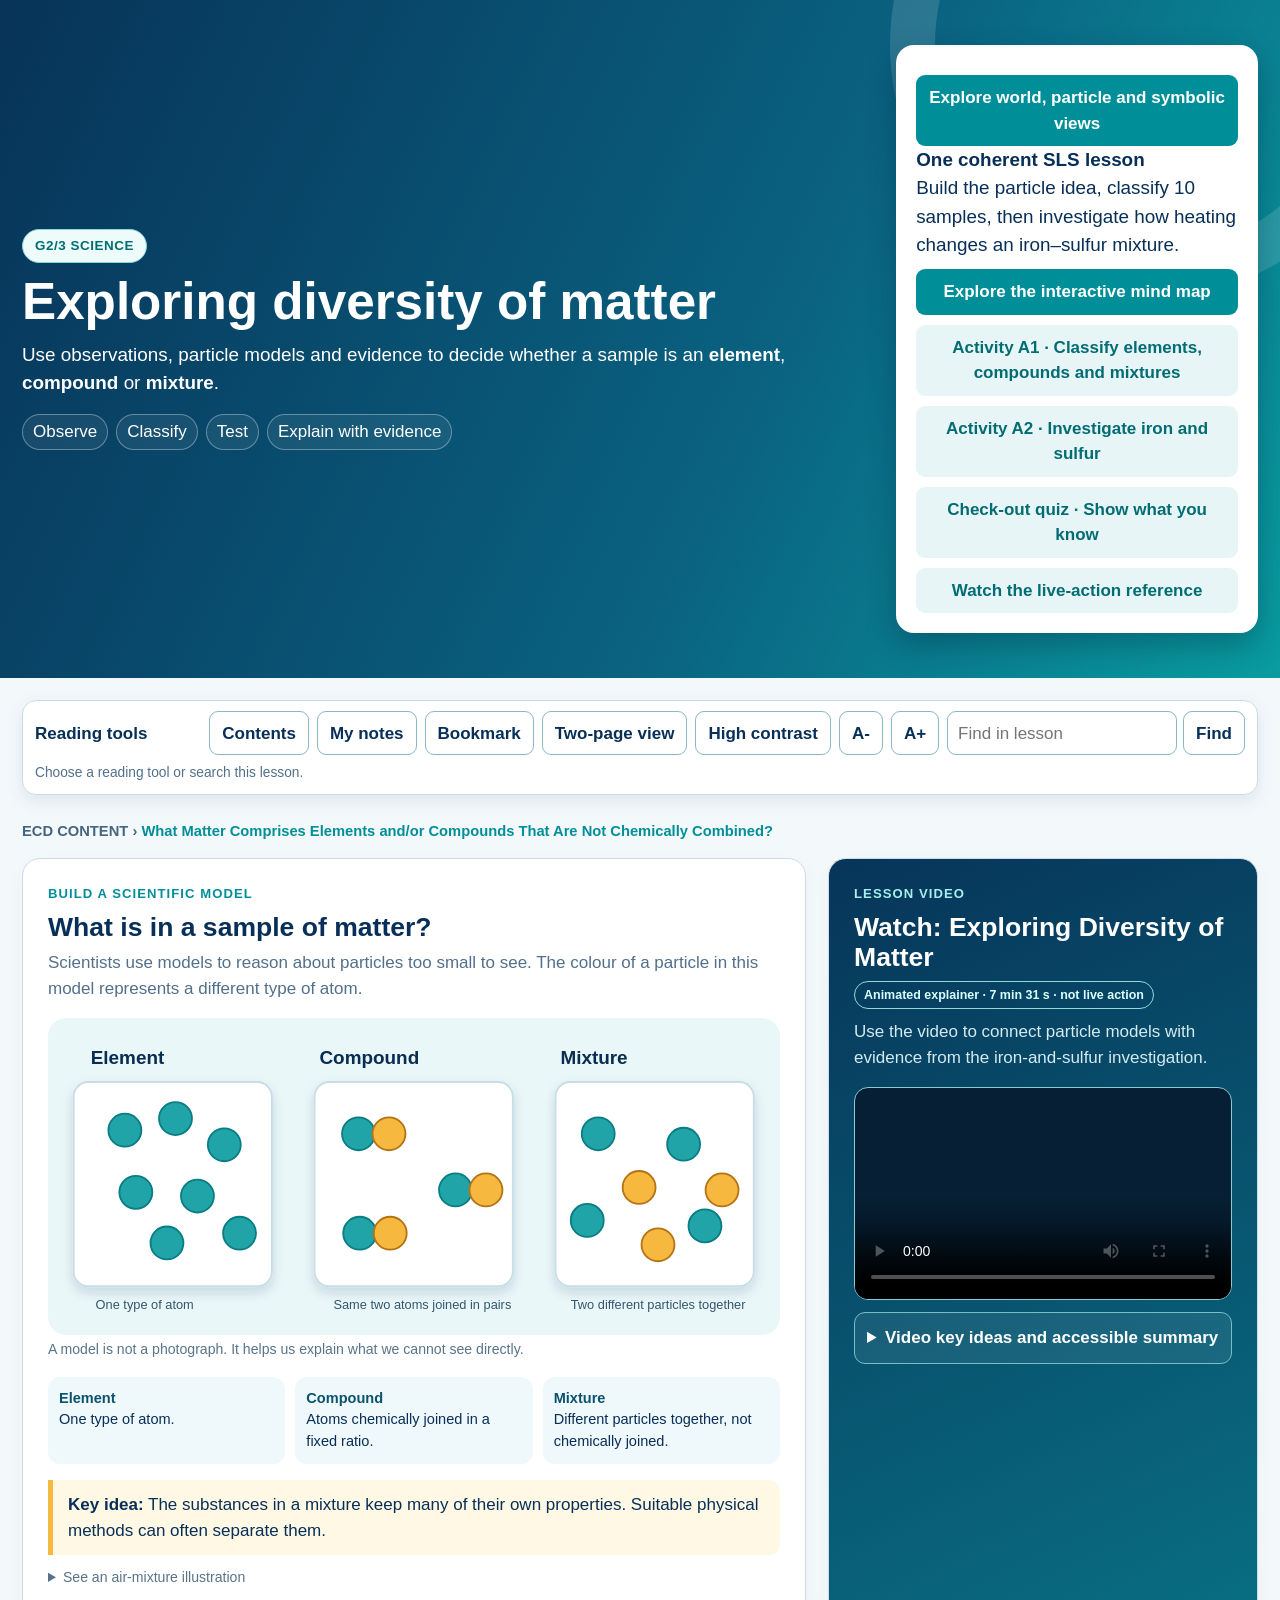
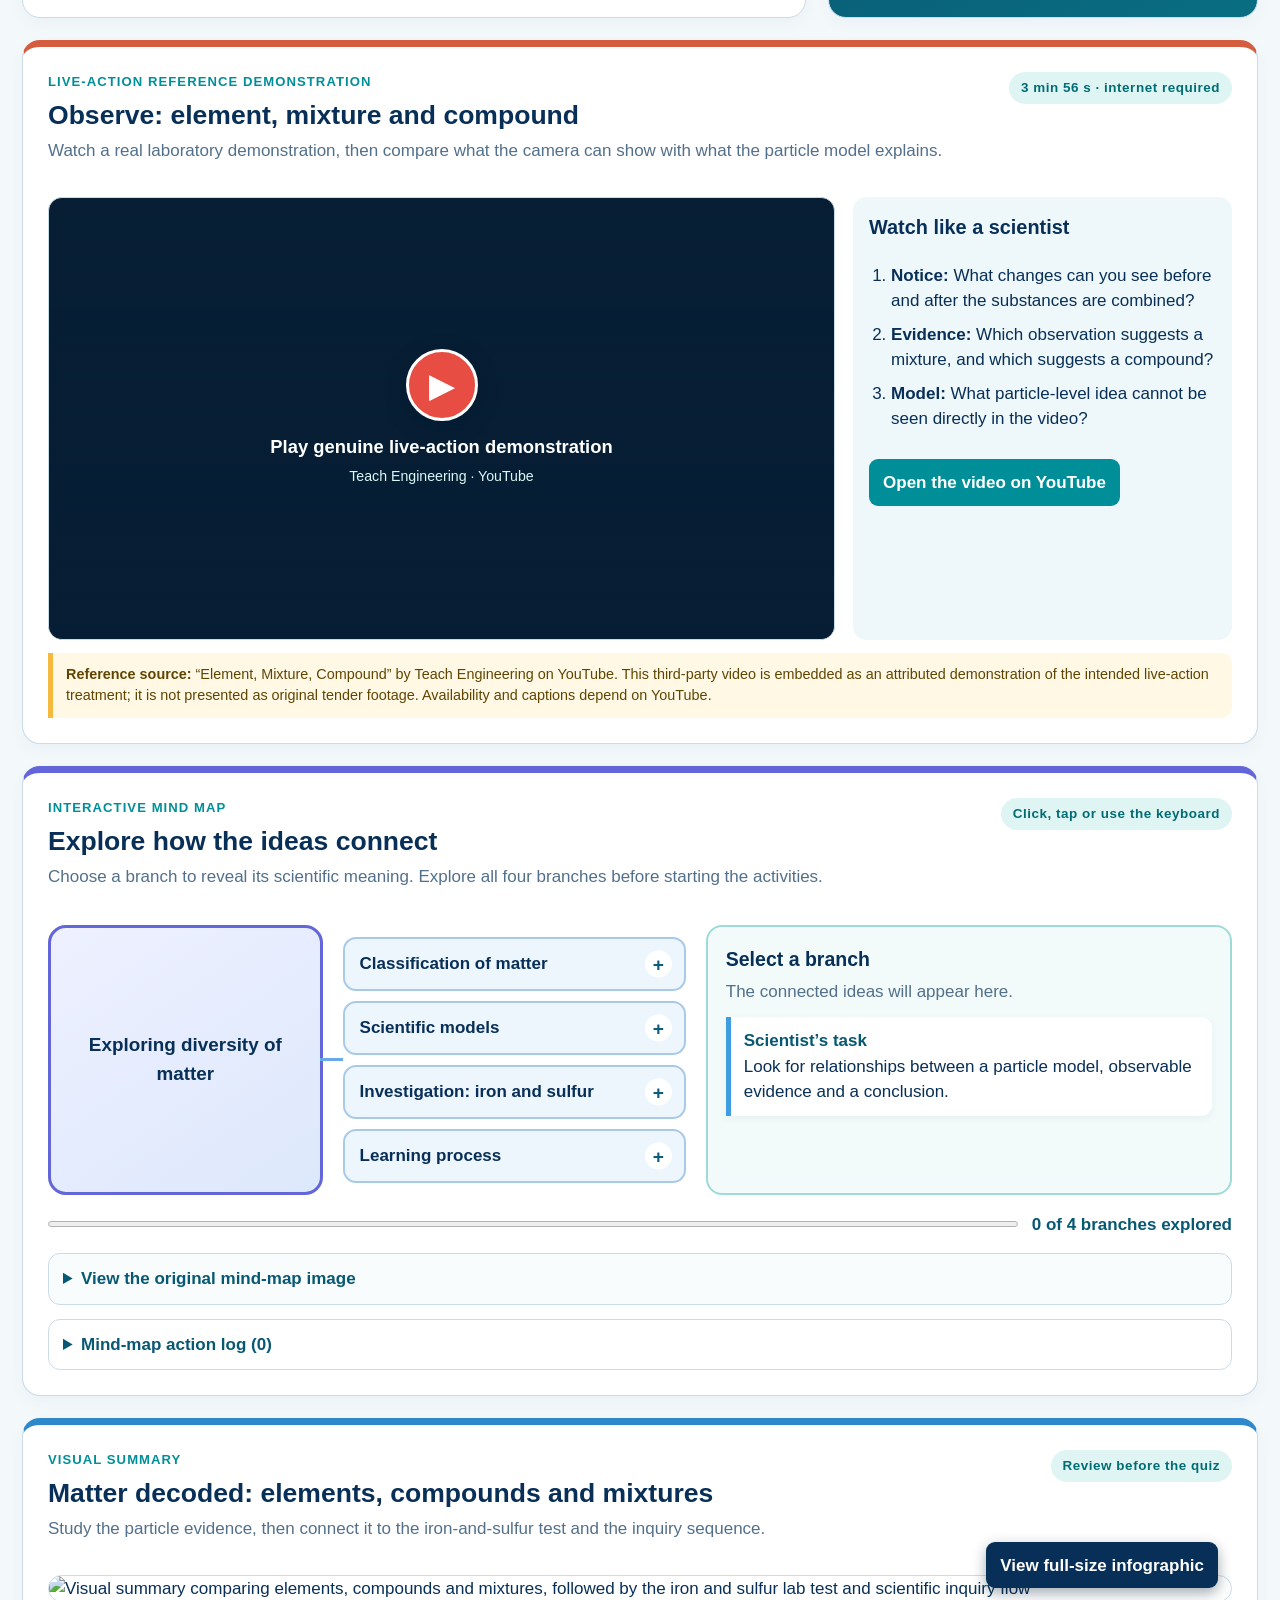
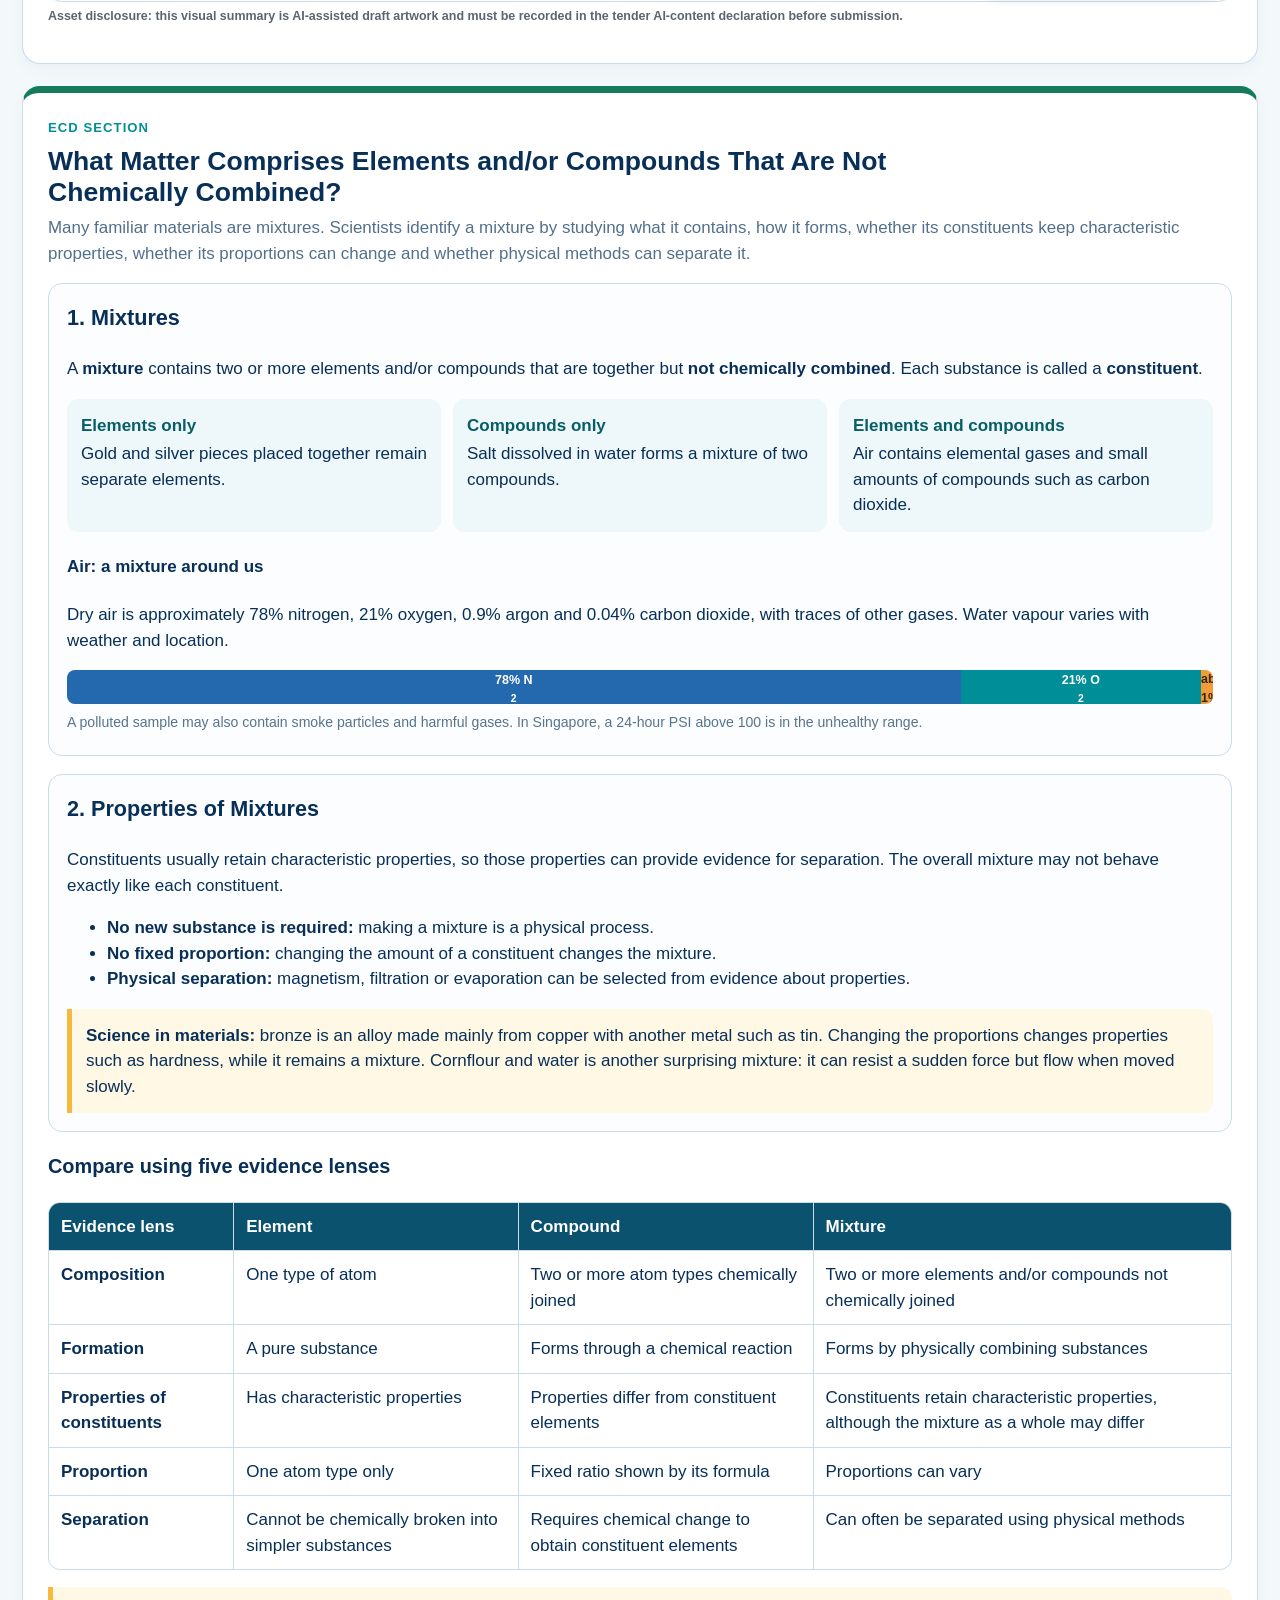
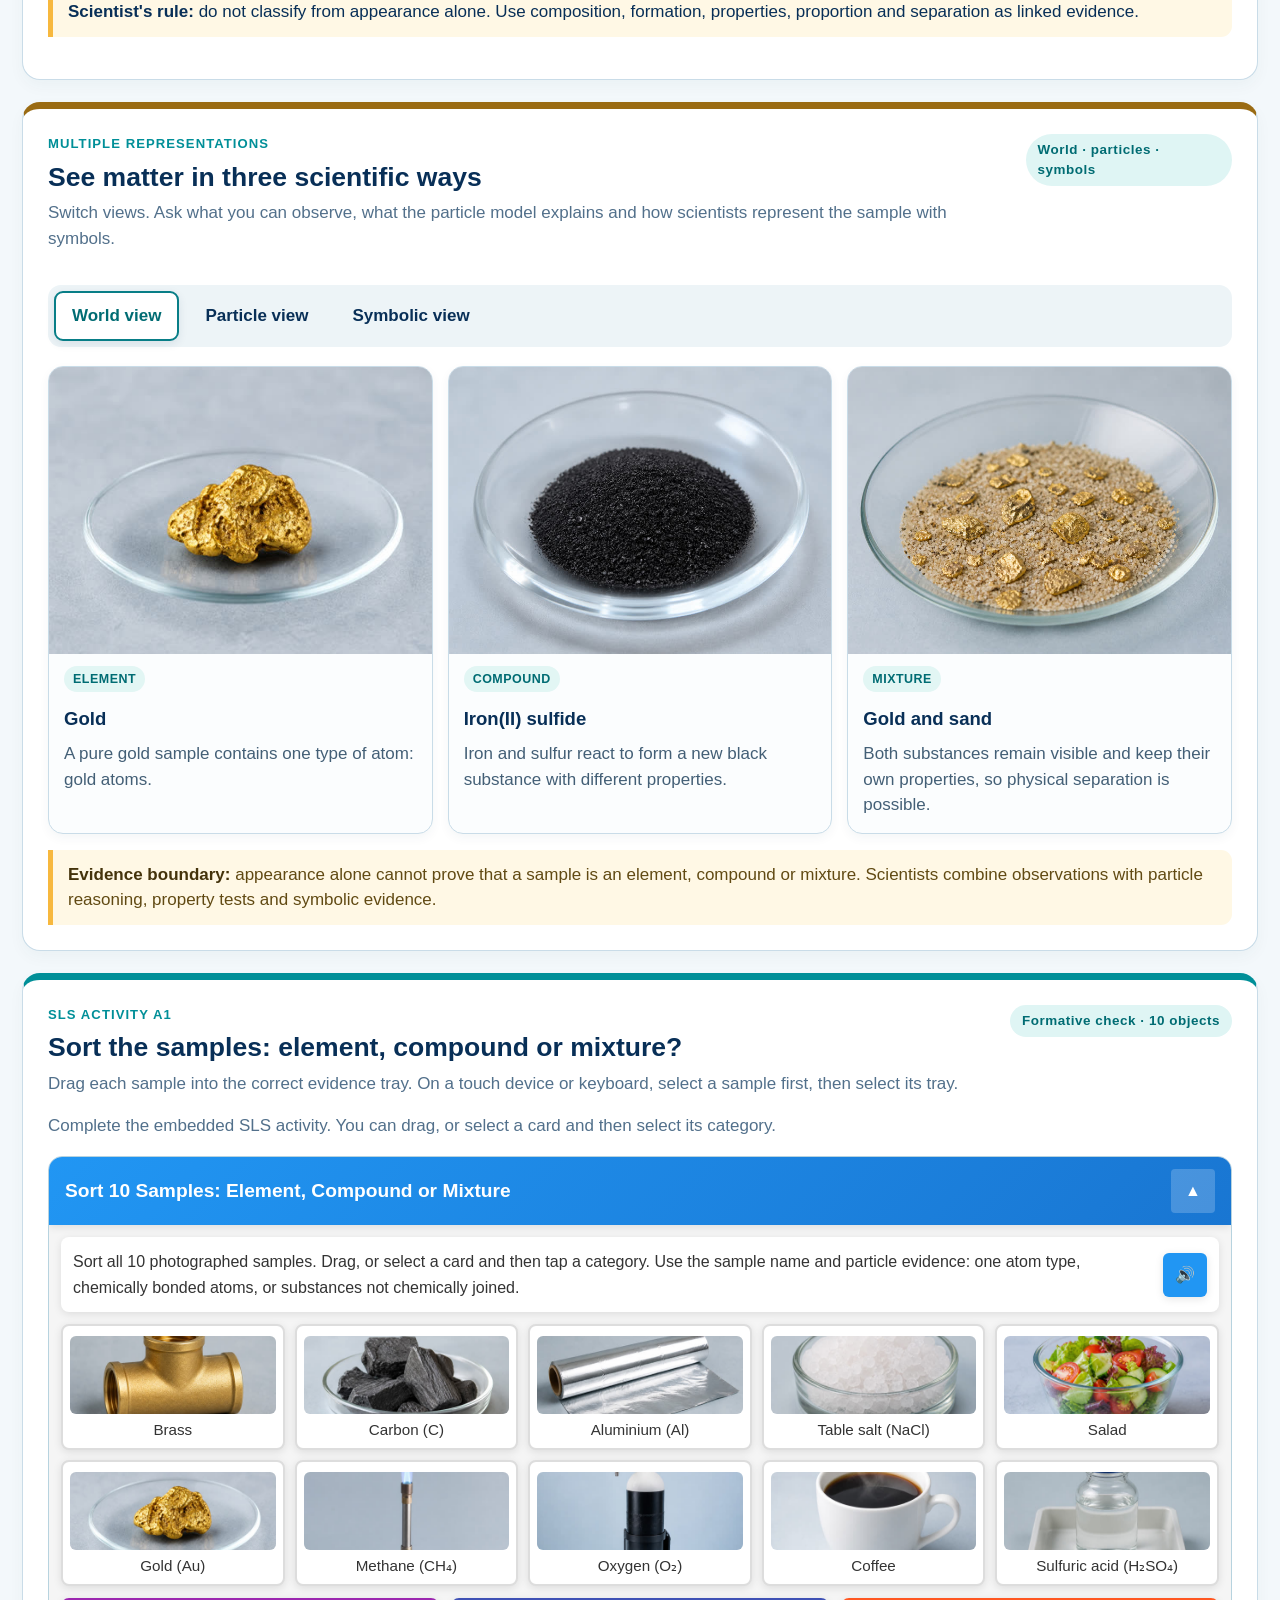
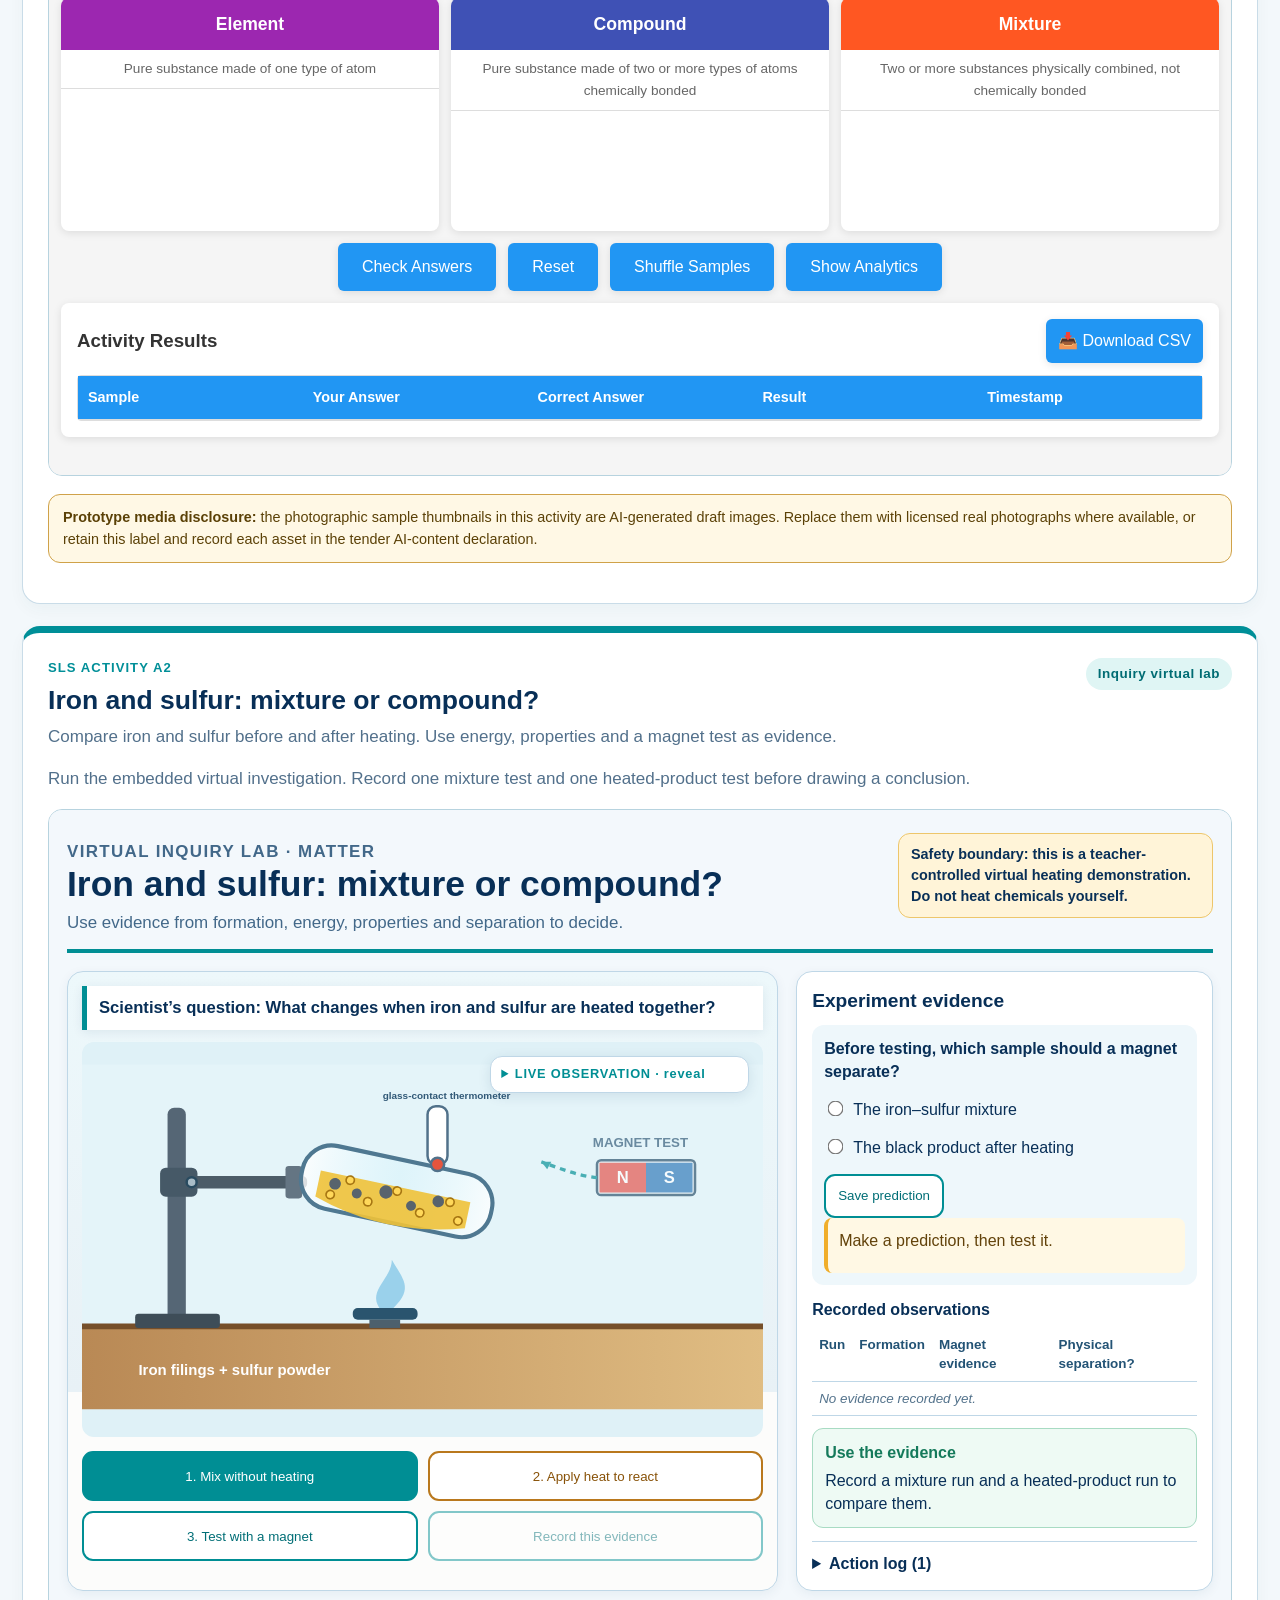
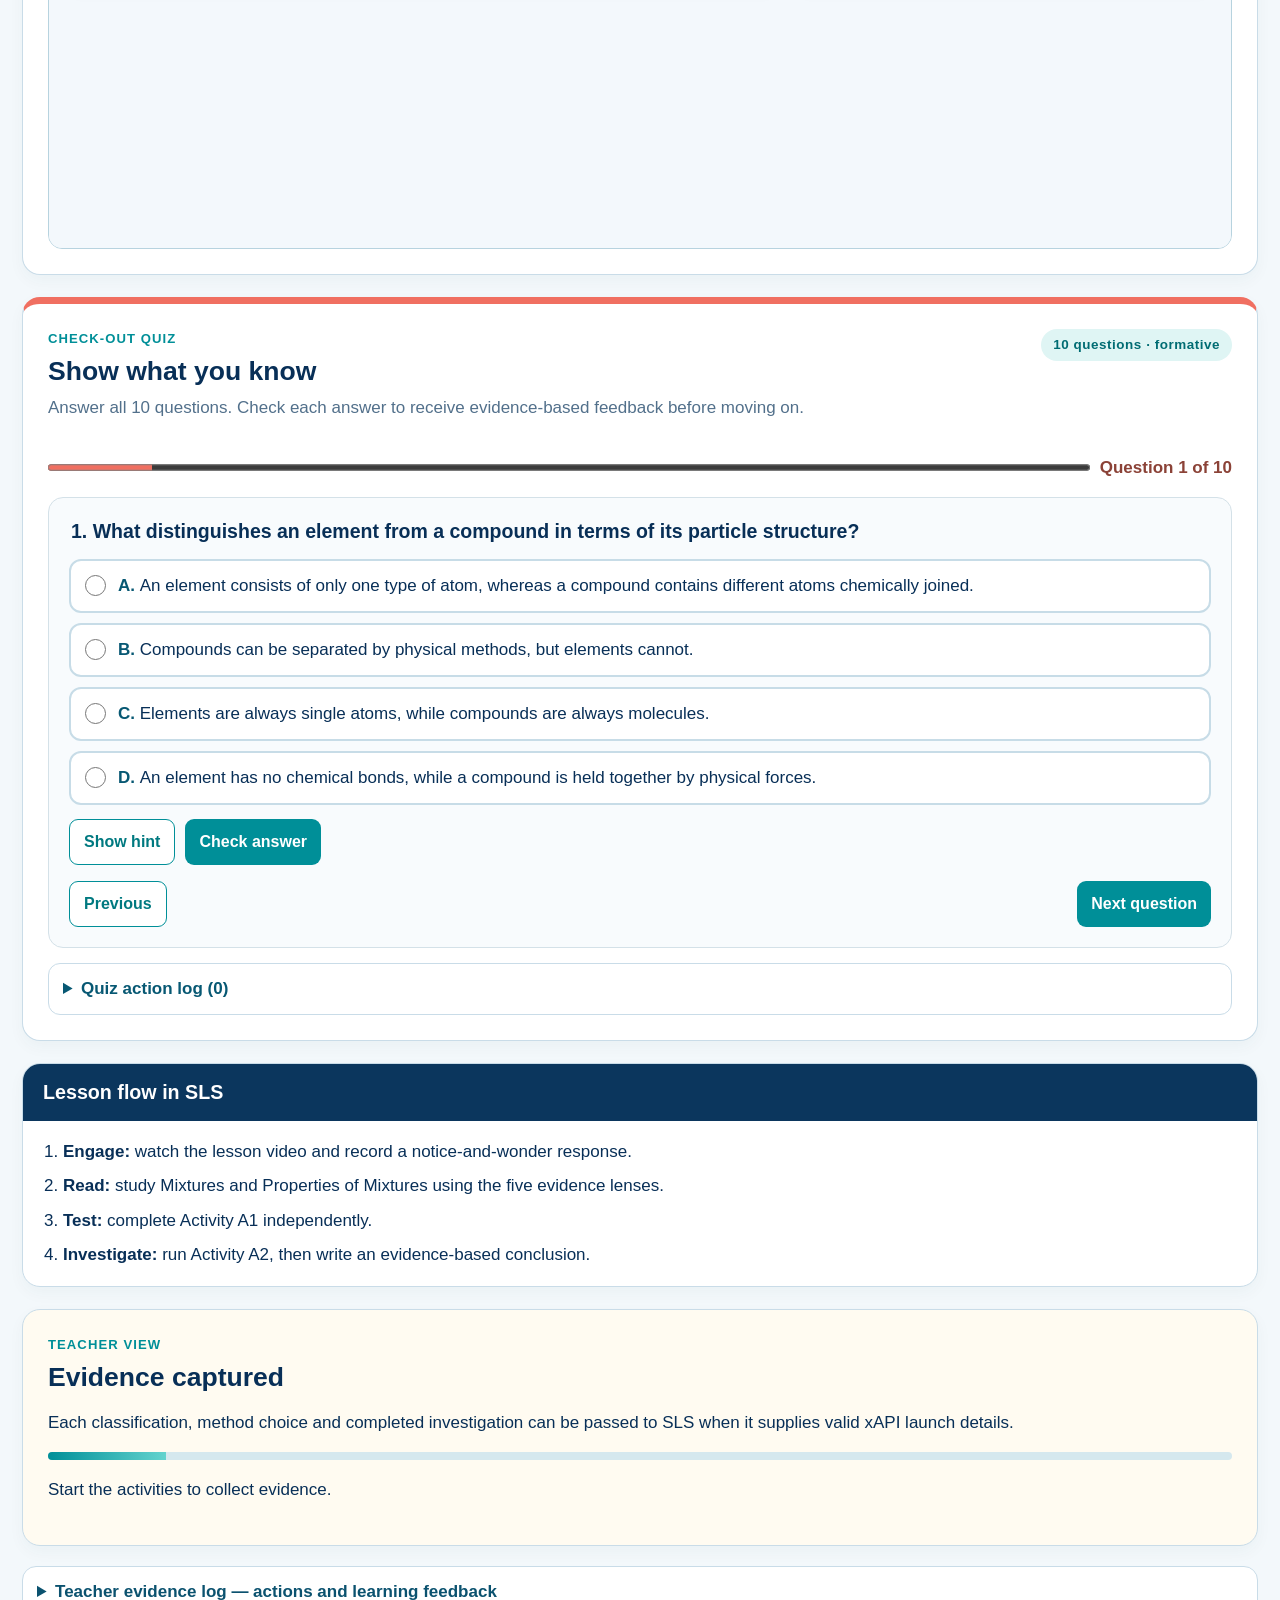
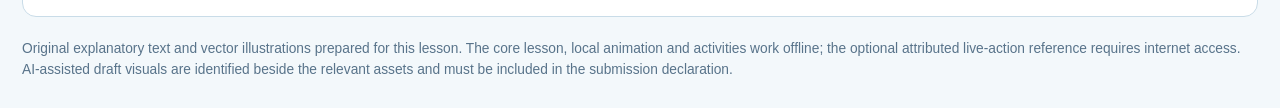
==== 02TextbookLedLowerSecScience/tender_mockup/matter_chemical_properties/index.html @ 662fa1fc "Add interactive science expertise demo" ====
<!doctype html>
<html lang="en"><head><meta charset="utf-8"><meta name="viewport" content="width=device-width,initial-scale=1"><link rel="icon" href="data:,"><title>Exploring Diversity of Matter | G2/3 Science</title>
<style>
:root{--ink:#082f57;--muted:#52708b;--teal:#008f98;--aqua:#dff5f4;--coral:#f06f61;--sun:#f7b83e;--line:#c9dce8;--navy:#0b365d;--wash:#f3f8fb}*{box-sizing:border-box}body{margin:0;background:var(--wash);color:var(--ink);font:17px/1.5 Arial,Helvetica,sans-serif}.shell{max-width:1280px;margin:auto;padding:22px}.tag,.pill{display:inline-block;border-radius:99px;padding:6px 12px;font-size:.84rem;font-weight:800;letter-spacing:.04em}.tag{color:#006d75;background:#edfbfa;border:1px solid #86d6d3}.pill{background:var(--aqua);color:#006c73}.hero{position:relative;overflow:hidden;padding:45px max(22px,calc((100% - 1236px)/2));background:linear-gradient(115deg,#073358,#0a6180 58%,#099ca1);color:#fff}.hero:after{content:"";position:absolute;width:420px;height:420px;border:45px solid #fff2;border-radius:50%;right:-120px;top:-210px}.hero-grid{position:relative;z-index:1;display:grid;grid-template-columns:1.4fr .6fr;gap:30px;align-items:center}.hero h1{font-size:clamp(2rem,4vw,3.4rem);line-height:1.05;margin:12px 0}.hero p{font-size:1.18rem;margin:0}.hero-card{color:var(--ink);background:#fff;border-radius:18px;padding:20px;box-shadow:0 12px 30px #001c3350}.hero-card strong{font-size:1.18rem}.hero-card a{display:block;text-align:center;margin-top:10px;padding:10px;border-radius:9px;background:var(--teal);color:#fff;text-decoration:none;font-weight:700}.hero-card a+ a{background:#e8f5f6;color:#006c73}.outcomes{display:flex;flex-wrap:wrap;gap:8px;margin-top:17px}.outcomes span{border:1px solid #fff5;border-radius:99px;padding:4px 10px;background:#fff1}.ribbon{font-size:.92rem;color:#456680;font-weight:700;margin:25px 0 16px}.ribbon b{color:var(--teal)}.grid{display:grid;grid-template-columns:1.55fr .85fr;gap:22px}.card{background:#fff;border:1px solid var(--line);border-radius:18px;padding:25px;box-shadow:0 6px 16px #1b40570a}.card h2{margin:0 0 8px;font-size:1.66rem;line-height:1.15}.eyebrow{margin:0 0 8px;color:var(--teal);font-size:.82rem;font-weight:800;letter-spacing:.08em}.lede{color:var(--muted);margin-top:0}.visual{display:block;width:100%;border-radius:13px;margin:16px 0 4px}.caption{color:#58748b;font-size:.88rem;margin:4px 0}.key-ideas{display:grid;grid-template-columns:repeat(3,1fr);gap:10px;margin:16px 0}.key-ideas div{padding:11px;border-radius:12px;background:#eff8fb;font-size:.91rem}.key-ideas b{display:block;color:#0b526f}.science-note{border-left:5px solid var(--sun);padding:12px 15px;background:#fff8e5;border-radius:0 11px 11px 0}.media{color:#fff;background:linear-gradient(155deg,#07355a,#096e82)}.media h2{color:#fff}.video-stage{min-height:230px;position:relative;overflow:hidden;border-radius:14px;background:linear-gradient(150deg,#0b6381,#0a3a61);margin:16px 0}.video-stage:before{content:"";position:absolute;border:1px solid #b5eced55;border-radius:50%;width:290px;height:290px;right:-80px;top:-85px}.particle{position:absolute;border-radius:50%;box-shadow:0 3px 8px #001d32aa}.p1{width:37px;height:37px;background:#39c3c6;left:17%;top:38%}.p2{width:35px;height:35px;background:#f4bb48;left:31%;top:59%}.p3{width:39px;height:39px;background:#f17466;left:49%;top:29%}.p4{width:33px;height:33px;background:#39c3c6;left:66%;top:55%}.p5{width:28px;height:28px;background:#f4bb48;left:75%;top:25%}.bond{position:absolute;height:8px;background:#d9f4ef;border-radius:9px;left:46%;top:41%;width:82px;transform:rotate(34deg)}.playing .p1{animation:d1 4.5s ease-in-out infinite}.playing .p2{animation:d2 4s ease-in-out infinite}.playing .p3{animation:d3 5s ease-in-out infinite}.playing .p4{animation:d4 4.4s ease-in-out infinite}.playing .p5{animation:d5 4.8s ease-in-out infinite}@keyframes d1{50%{transform:translate(72px,-24px)}}@keyframes d2{50%{transform:translate(-42px,-58px)}}@keyframes d3{50%{transform:translate(45px,56px)}}@keyframes d4{50%{transform:translate(-68px,23px)}}@keyframes d5{50%{transform:translate(-40px,62px)}}.video-copy{position:absolute;bottom:17px;left:18px;max-width:75%;font-weight:700}.btn{border:0;border-radius:9px;padding:11px 14px;background:var(--teal);color:#fff;font-size:1rem;font-weight:700;cursor:pointer}.btn:hover,.btn:focus{background:#007980}.small{color:#d4ebef;margin-left:9px}.activity{margin-top:22px;border-top:7px solid var(--teal)}.activity-top{display:flex;justify-content:space-between;gap:12px;align-items:start}.activity-label{white-space:nowrap}.task{background:#f1f7fa;border-radius:13px;padding:14px;margin:16px 0}.sort-layout{display:grid;grid-template-columns:1.1fr .9fr;gap:18px}.sample-bank{display:grid;grid-template-columns:repeat(2,1fr);gap:9px}.sample{min-height:86px;border:2px solid var(--line);border-radius:12px;background:#fff;text-align:left;padding:10px;cursor:grab;color:var(--ink);touch-action:manipulation}.sample:focus,.sample.selected{outline:3px solid #9cddd9;border-color:var(--teal)}.sample[aria-pressed=true]{border-color:var(--teal);box-shadow:inset 0 0 0 2px #b8efec}.sample strong,.sample span{display:block}.sample span{font-size:.82rem;color:#5a7186;margin-top:3px}.dropzones{display:grid;gap:10px}.dropzone{min-height:118px;border:2px dashed #82b9c4;border-radius:13px;padding:10px;background:#f8fcfd;cursor:pointer}.dropzone:focus,.dropzone.over{outline:3px solid #9cddd9;border-color:var(--teal);background:#eafaf9}.dropzone h3{font-size:1rem;margin:0 0 5px}.dropzone p{font-size:.82rem;color:#52708b;margin:0}.placed{display:inline-block;margin:4px 4px 0 0;padding:3px 7px;border-radius:7px;background:#dff5f4;color:#075e66;font-size:.78rem;font-weight:700}.sort-actions{display:flex;gap:9px;flex-wrap:wrap;margin-top:14px}.secondary{background:#fff;color:#007980;border:1px solid var(--teal)}.feedback{min-height:32px;margin:11px 0 0;font-weight:700;color:#006c73}.lab-layout{display:grid;grid-template-columns:1.12fr .88fr;gap:18px;align-items:start}.bench{position:relative;min-height:360px;overflow:hidden;border-radius:15px;background:linear-gradient(#eaf7fb 0 61%,#e3c596 61% 65%,#a96f3f 65%);border:1px solid #b9d5df}.bench-title{padding:16px 18px;font-weight:800;font-size:1.18rem}.tray{position:absolute;left:14%;bottom:58px;width:52%;height:88px;border:7px solid #205d79;border-radius:50%;background:#d9edf2;transform:perspective(240px) rotateX(45deg)}.bits{position:absolute;left:25%;bottom:86px;width:38%;height:54px}.filing,.aluminium,.salt{position:absolute}.filing{width:10px;height:10px;border-radius:50%;background:#384e5f}.aluminium{width:18px;height:8px;background:#bccbd2;transform:rotate(35deg)}.salt{width:7px;height:7px;border-radius:50%;background:#fff}.b1{left:5%;top:50%}.b2{left:20%;top:20%}.b3{left:35%;top:59%}.b4{left:48%;top:14%}.b5{left:65%;top:40%}.b6{left:82%;top:10%}.tool-shelf{position:absolute;right:5%;top:75px;width:28%;display:grid;gap:9px}.tool{border:1px solid #b4ccd8;border-radius:10px;background:#fff;color:var(--ink);font-weight:700;text-align:left;padding:9px;cursor:pointer}.tool:disabled{opacity:.45;cursor:not-allowed}.tool.active{border-color:var(--teal);background:#e2f7f5}.magnet{position:absolute;left:60%;top:137px;width:66px;height:76px;border:14px solid #e64c48;border-bottom:0;border-radius:38px 38px 0 0;opacity:0;transition:.3s}.magnet:after{content:"";position:absolute;width:67px;height:13px;background:#245b80;top:-14px;left:-14px}.beaker{position:absolute;left:28%;bottom:64px;width:92px;height:104px;border:5px solid #4a85a7;border-top:0;border-radius:0 0 20px 20px;opacity:0}.water{position:absolute;bottom:0;width:100%;height:56%;background:#69c7df88}.dish{position:absolute;left:29%;bottom:70px;width:95px;height:38px;border:5px solid #8c6b3e;border-radius:50%;background:#f7f0dd;opacity:0}.heat{position:absolute;left:33%;bottom:28px;color:#e45735;font-size:38px;opacity:0}.stage-1 .magnet,.stage-2 .beaker,.stage-3 .dish,.stage-3 .heat{opacity:1}.stage-1 .filing{opacity:.16}.stage-2 .salt{opacity:.15}.stage-3 .salt{opacity:0}.lab-status{padding:13px;background:#fff8e5;border-radius:12px;color:#6e4a00;min-height:80px}.observations{margin-top:12px;border-collapse:collapse;width:100%;font-size:.88rem}.observations th,.observations td{border-bottom:1px solid #d3e1e8;padding:7px;text-align:left}.observations th{color:#0b526f}.sidebar{display:grid;gap:22px;margin-top:22px}.plan{padding:0;overflow:hidden}.plan h2{background:var(--navy);color:#fff;padding:17px 20px;margin:0;font-size:1.23rem}.plan ol{margin:18px 20px;padding-left:20px}.plan li{margin:9px 0}.evidence{background:#fffbf1}.meter{height:8px;background:#d5e8ee;border-radius:9px;overflow:hidden}.meter i{display:block;height:100%;width:10%;background:linear-gradient(90deg,var(--teal),#63d3ce);transition:width .2s}.footer{font-size:.86rem;color:#58738a;padding:22px 0 5px}@media(max-width:920px){.hero-grid,.grid,.sort-layout,.lab-layout{grid-template-columns:1fr}.hero{padding-top:32px}.key-ideas{grid-template-columns:1fr}}@media(max-width:520px){.shell{padding:14px}.hero{padding:27px 14px}.sample-bank{grid-template-columns:1fr}.card{padding:17px}.activity-top{display:block}.activity-label{display:inline-block;margin-top:9px}.tool-shelf{width:33%;right:3%}.tool{font-size:.76rem}}
.sample.dragging{opacity:.62;transform:scale(1.02);box-shadow:0 9px 18px #07405a42}.touch-ghost{position:fixed;z-index:99;pointer-events:none;opacity:.85;transform:translate(-50%,-55%) rotate(-2deg);width:min(210px,60vw);padding:10px;border-radius:12px;background:#fff;border:3px solid var(--teal);box-shadow:0 14px 30px #07355a55;font-weight:700}.tip{position:fixed;z-index:101;right:18px;bottom:18px;max-width:min(420px,calc(100vw - 36px));padding:14px 48px 14px 15px;border:2px solid var(--teal);border-radius:14px;background:#edfbfa;color:#073f5c;box-shadow:0 10px 26px #07355a35;font-weight:700}.tip.bad{border-color:#b85143;background:#fff0ed}.tip button{position:absolute;right:7px;top:7px;width:34px;height:34px;border:0;border-radius:8px;background:#fff;color:#073f5c;font-weight:800;cursor:pointer}.support{display:flex;gap:10px;align-items:center;flex-wrap:wrap;margin:14px 0}.support button{min-height:44px}.hint{display:none;border-left:5px solid var(--sun);background:#fff8e5;padding:12px 14px;border-radius:0 12px 12px 0;color:#6e4a00}.hint.open{display:block}.action-log{margin-top:20px;border:1px solid var(--line);border-radius:14px;background:#fff}.action-log summary{cursor:pointer;min-height:48px;padding:12px 14px;font-weight:800;color:#0b526f}.log-head{display:flex;justify-content:space-between;align-items:center;gap:8px;padding:0 12px 9px}.log-head button{min-height:38px;border:1px solid var(--teal);border-radius:8px;background:#fff;color:#007980;font-weight:700;cursor:pointer}.log-list{max-height:180px;overflow:auto;margin:0;padding:0 14px 12px;list-style:none;font-size:.88rem}.log-list li{border-top:1px solid #dce8ee;padding:7px 0}.log-list time{font-weight:800;color:#008f98;margin-right:6px}.placed.correct{background:#dff5e7;color:#17633a}.placed.incorrect{background:#fff0ed;color:#8a4137}.dropzone.over{box-shadow:inset 0 0 0 4px #70d5cf}.tool:active,.btn:active,.sample:active,.dropzone:active{transform:scale(.98)}@media(min-width:1024px){.btn,.tool,.sample,.dropzone{min-height:50px}.sort-actions .btn{min-height:52px}}@media(hover:none) and (pointer:coarse){.sample{touch-action:none}.dropzone{min-height:128px}.tool,.btn{padding:13px 16px}}@media(prefers-reduced-motion:reduce){*,*:before,*:after{animation-duration:.01ms!important;animation-iteration-count:1!important;transition-duration:.01ms!important;scroll-behavior:auto!important}}</style></head><body>
<header class="hero"><div class="hero-grid"><div><span class="tag">G2/3 SCIENCE</span><h1>Exploring diversity of matter</h1><p>Use observations, particle models and evidence to decide whether a sample is an <b>element</b>, <b>compound</b> or <b>mixture</b>.</p><div class="outcomes"><span>Observe</span><span>Classify</span><span>Test</span><span>Explain with evidence</span></div></div><aside class="hero-card"><strong>One coherent SLS lesson</strong><p>Build the particle idea, classify 10 samples, then investigate how heating changes an iron–sulfur mixture.</p><a href="#a1">Activity A1 · Classify elements, compounds and mixtures</a><a href="#a2">Activity A2 · Investigate iron and sulfur</a></aside></div></header>
<main class="shell"><p class="ribbon">ECD CONTENT › <b>What Matter Comprises Elements and/or Compounds That Are Not Chemically Combined?</b></p><div class="grid"><section class="card"><p class="eyebrow">BUILD A SCIENTIFIC MODEL</p><h2>What is in a sample of matter?</h2><p class="lede">Scientists use models to reason about particles too small to see. The colour of a particle in this model represents a different type of atom.</p><img class="visual" src="assets/particle-model.svg" alt="Particle models comparing an element, a compound and a mixture"><p class="caption">A model is not a photograph. It helps us explain what we cannot see directly.</p><div class="key-ideas"><div><b>Element</b>One type of atom.</div><div><b>Compound</b>Atoms chemically joined in a fixed ratio.</div><div><b>Mixture</b>Different particles together, not chemically joined.</div></div><div class="science-note"><b>Key idea:</b> The substances in a mixture keep many of their own properties. Suitable physical methods can often separate them.</div></section><aside class="card media"><p class="eyebrow" style="color:#a5f0ec">PLAYABLE MEDIA OBJECT</p><h2>Watch: how a mixture works</h2><p class="lede" style="color:#d4ebef">A short captioned concept animation for classroom discussion.</p><div class="video-stage" id="videoStage" aria-live="polite"><span class="particle p1"></span><span class="particle p2"></span><span class="particle p3"></span><span class="particle p4"></span><span class="particle p5"></span><span class="bond"></span><div class="video-copy" id="videoCaption">Press play. Look for different particles in the same space.</div></div><button class="btn" id="playClip" aria-pressed="false">▶ Play concept animation</button><span class="small" id="clipTime">0:00 / 0:35</span></aside></div>
<section class="card activity" id="a1"><div class="activity-top"><div><p class="eyebrow">SLS ACTIVITY A1</p><h2>Sort the samples: element, compound or mixture?</h2><p class="lede">Drag each sample into the correct evidence tray. On a touch device or keyboard, select a sample first, then select its tray.</p></div><span class="pill activity-label">Formative check · 10 objects</span></div><div class="task"><b>Scientist’s question:</b> Which samples contain particles that are not chemically joined?</div><div class="sort-layout"><div><h3 style="margin-top:0">Sample bank</h3><div class="sample-bank" id="sampleBank"></div></div><div><h3 style="margin-top:0">Evidence trays</h3><div class="dropzones"><div class="dropzone" data-zone="element" tabindex="0" role="button" aria-label="Element evidence tray"><h3>Element</h3><p>One type of atom</p><div id="elementPlaced"></div></div><div class="dropzone" data-zone="compound" tabindex="0" role="button" aria-label="Compound evidence tray"><h3>Compound</h3><p>Atoms chemically joined in a fixed ratio</p><div id="compoundPlaced"></div></div><div class="dropzone" data-zone="mixture" tabindex="0" role="button" aria-label="Mixture evidence tray"><h3>Mixture</h3><p>Different substances, not chemically joined</p><div id="mixturePlaced"></div></div></div></div></div><div class="sort-actions"><button class="btn" id="checkSort">Check my sorting</button><button class="btn secondary" id="resetSort">Reset</button></div><p class="feedback" id="a1Feedback">Sort all 10 samples, then check your evidence.</p></section>
<section class="card activity" id="a2"><div class="activity-top"><div><p class="eyebrow">SLS ACTIVITY A2</p><h2>Separate a model mixture safely</h2><p class="lede">Use the property of each substance to obtain iron filings, aluminium pieces and salt without making a new substance.</p></div><span class="pill activity-label">Inquiry virtual lab</span></div><div class="task"><b>Safety boundary:</b> This virtual lab models teacher-supervised procedures. Never taste laboratory substances. Heat only with suitable equipment and adult supervision.</div><div class="lab-layout"><div class="bench" id="bench"><div class="bench-title">SEPARATION BENCH</div><div class="tray"></div><div class="bits"><i class="filing b1"></i><i class="filing b2"></i><i class="filing b3"></i><i class="filing b4"></i><i class="aluminium b5"></i><i class="aluminium b6"></i><i class="salt" style="left:10%;top:7%"></i><i class="salt" style="left:41%;top:39%"></i><i class="salt" style="left:75%;top:65%"></i></div><div class="magnet" aria-hidden="true"></div><div class="beaker" aria-hidden="true"><i class="water"></i></div><div class="dish" aria-hidden="true"></div><div class="heat" aria-hidden="true">♨</div><div class="tool-shelf"><button class="tool" data-tool="magnet">🧲 Magnet<br><small>Attract iron</small></button><button class="tool" data-tool="tweezers" disabled>✦ Tweezers<br><small>Remove aluminium</small></button><button class="tool" data-tool="water" disabled>💧 Water + stir<br><small>Dissolve salt</small></button><button class="tool" data-tool="heat" disabled>♨ Evaporate<br><small>Recover salt</small></button></div></div><div><h3 style="margin-top:0">Investigation record</h3><div class="lab-status" id="labStatus">Start by choosing the magnet. Which substance has the magnetic property?</div><table class="observations"><thead><tr><th>Step</th><th>Observation</th></tr></thead><tbody id="observationRows"><tr><td colspan="2">No observations recorded yet.</td></tr></tbody></table><p class="feedback" id="labFeedback">Change one property-based method at a time and record what it does.</p></div></div></section>
<aside class="sidebar"><section class="card plan"><h2>Lesson flow in SLS</h2><ol><li><b>Engage:</b> watch the lesson video and record a notice-and-wonder response.</li><li><b>Read:</b> study Mixtures and Properties of Mixtures using the five evidence lenses.</li><li><b>Test:</b> complete Activity A1 independently.</li><li><b>Investigate:</b> run Activity A2, then write an evidence-based conclusion.</li></ol></section><section class="card evidence"><p class="eyebrow">TEACHER VIEW</p><h2>Evidence captured</h2><p>Each classification, method choice and completed investigation can be passed to SLS when it supplies valid xAPI launch details.</p><div class="meter"><i id="progressMeter"></i></div><p id="progressText">Start the activities to collect evidence.</p></section></aside><footer class="footer">Original explanatory text and vector illustrations prepared for this lesson. The media and activities work offline without remote assets. AI-assisted draft visuals are identified beside the relevant assets and must be included in the submission declaration.</footer></main>
<style>
.mindmap{margin-top:22px;border-top:7px solid #6266d8}.mindmap-head{display:flex;justify-content:space-between;gap:18px;align-items:start}.mindmap-badge{white-space:nowrap}.mindmap-layout{display:grid;grid-template-columns:minmax(190px,.72fr) minmax(220px,.9fr) minmax(300px,1.38fr);gap:20px;align-items:stretch;margin-top:18px}.mind-root{position:relative;display:grid;place-items:center;min-height:180px;padding:24px;border:3px solid #6266d8;border-radius:18px;background:linear-gradient(145deg,#eef0ff,#dce8fb);text-align:center;font-size:1.18rem;font-weight:800}.mind-root:after{content:"";position:absolute;right:-23px;width:23px;border-top:3px solid #67a9e9}.mind-branches{display:grid;gap:10px;align-content:center}.mind-branch{position:relative;min-height:54px;padding:11px 42px 11px 15px;border:2px solid #a9c9e9;border-radius:13px;background:#edf5fd;color:var(--ink);font:inherit;font-weight:800;text-align:left;cursor:pointer}.mind-branch:after{content:"+";position:absolute;right:12px;top:50%;transform:translateY(-50%);display:grid;place-items:center;width:27px;height:27px;border-radius:50%;background:#fff;color:#075d78;font-size:1.2rem}.mind-branch:hover,.mind-branch:focus-visible{border-color:var(--teal);outline:3px solid #9cddd9;outline-offset:2px}.mind-branch.active{border-color:#6266d8;background:#e5e7ff}.mind-branch.active:after{content:"−"}.mind-detail{min-height:270px;padding:18px;border:2px solid #9edbd8;border-radius:16px;background:#f2fbfa}.mind-detail h3{margin:0 0 5px;font-size:1.22rem}.mind-detail>p{margin:0 0 13px;color:var(--muted)}.mind-leaves{display:grid;gap:9px}.mind-leaf{padding:11px 13px;border-left:5px solid #3d9de0;border-radius:0 11px 11px 0;background:#fff;box-shadow:0 3px 9px #1238540d}.mind-leaf strong{display:block;color:#075873}.mind-cta{display:inline-block;min-height:46px;margin-top:14px;padding:10px 14px;border-radius:9px;background:var(--teal);color:#fff;text-decoration:none;font-weight:800}.mind-status{display:grid;grid-template-columns:1fr auto;gap:9px 14px;align-items:center;margin-top:17px}.mind-status progress{width:100%;height:12px;accent-color:var(--teal)}.mind-status span{font-weight:800;color:#075873}.mind-source{margin-top:16px;border:1px solid var(--line);border-radius:12px;background:#f8fcfd}.mind-source summary,.mind-log summary{min-height:48px;padding:12px 14px;cursor:pointer;font-weight:800;color:#075873}.mind-source figure{margin:0;padding:0 14px 14px}.mind-source img{display:block;width:100%;max-height:560px;object-fit:contain;border-radius:10px;background:#000}.mind-source figcaption{margin-top:7px;color:var(--muted);font-size:.88rem}.mind-log{margin-top:14px;border:1px solid var(--line);border-radius:12px;background:#fff}.mind-log-head{display:flex;justify-content:flex-end;padding:0 12px 8px}.mind-log button{min-height:40px;padding:8px 12px;border:1px solid var(--teal);border-radius:8px;background:#fff;color:#007980;font-weight:800;cursor:pointer}.mind-log ol{max-height:150px;overflow:auto;margin:0;padding:0 18px 12px 40px;font-size:.88rem}.mind-log li{padding:5px 0;border-top:1px solid #e1eaef}.mind-log time{font-weight:800;color:var(--teal)}
@media(max-width:920px){.mindmap-head{display:block}.mindmap-badge{display:inline-block;margin-top:8px}.mindmap-layout{grid-template-columns:1fr}.mind-root{min-height:110px}.mind-root:after{display:none}.mind-branches{grid-template-columns:repeat(2,minmax(0,1fr))}}
@media(max-width:520px){.mind-branches{grid-template-columns:1fr}.mindmap .card{padding:17px}.mind-status{grid-template-columns:1fr}.mind-detail{min-height:0}}
@media(prefers-reduced-motion:reduce){.mind-branch,.mind-detail{scroll-behavior:auto;transition:none}}
</style>
<style>
.lesson-video{display:block;width:100%;aspect-ratio:16/9;margin:15px 0 10px;border:1px solid #8bc9d4;border-radius:14px;background:#061f34}.video-summary{margin-top:12px;border:1px solid #79bdc9;border-radius:11px;background:#ffffff12}.video-summary summary{min-height:48px;padding:12px;cursor:pointer;font-weight:800}.video-summary ul{margin:0;padding:0 20px 14px 34px;color:#e5f6f8}.infographic-card{margin-top:22px;border-top:7px solid #2d89ca}.infographic-head{display:flex;justify-content:space-between;gap:16px;align-items:start}.infographic-frame{position:relative;margin-top:16px}.infographic-image{display:block;width:100%;border:1px solid var(--line);border-radius:14px;background:#fff}.infographic-zoom{position:absolute;right:14px;bottom:14px;min-height:46px;padding:10px 14px;border:0;border-radius:9px;background:#082f57;color:#fff;font:inherit;font-weight:800;cursor:pointer;box-shadow:0 5px 14px #001d3260}.infographic-dialog{width:min(96vw,1600px);max-width:none;padding:0;border:0;border-radius:15px;background:#fff;box-shadow:0 20px 70px #001d3280}.infographic-dialog::backdrop{background:#001c32c8}.infographic-dialog img{display:block;width:100%;height:auto;max-height:86vh;object-fit:contain}.infographic-dialog button{display:block;min-height:46px;margin:10px 12px 12px auto;padding:9px 15px;border:0;border-radius:9px;background:var(--teal);color:#fff;font:inherit;font-weight:800;cursor:pointer}.checkout{margin-top:22px;border-top:7px solid var(--coral)}.checkout-top{display:flex;justify-content:space-between;gap:16px;align-items:start}.quiz-progress-row{display:grid;grid-template-columns:1fr auto;gap:10px;align-items:center;margin:17px 0}.quiz-progress-row progress{width:100%;height:13px;accent-color:var(--coral)}.quiz-progress-row span{font-weight:800;color:#8b4237}.quiz-panel{padding:20px;border:1px solid #d4e1e8;border-radius:15px;background:#f8fbfd}.quiz-panel fieldset{margin:0;padding:0;border:0}.quiz-panel legend{width:100%;margin-bottom:15px;font-size:1.22rem;line-height:1.35;font-weight:800}.quiz-options{display:grid;gap:10px}.quiz-option{display:grid;grid-template-columns:auto 1fr;gap:12px;align-items:start;min-height:54px;padding:12px 14px;border:2px solid #c7dce7;border-radius:12px;background:#fff;cursor:pointer}.quiz-option:hover,.quiz-option:focus-within{border-color:var(--teal);box-shadow:0 0 0 3px #9cddd966}.quiz-option input{width:21px;height:21px;margin:2px 0 0;accent-color:var(--teal)}.quiz-option strong{color:#075873}.quiz-option.correct{border-color:#318d61;background:#edf9f1}.quiz-option.incorrect{border-color:#bd5649;background:#fff1ee}.quiz-support{display:flex;flex-wrap:wrap;gap:10px;margin-top:14px}.quiz-support button{min-height:46px}.quiz-feedback{display:none;margin-top:14px;padding:13px 15px;border-left:5px solid var(--teal);border-radius:0 11px 11px 0;background:#eaf8f7;font-weight:700}.quiz-feedback.show{display:block}.quiz-feedback.bad{border-color:#bd5649;background:#fff1ee;color:#79372f}.quiz-hint{display:none;margin-top:12px;padding:12px 14px;border-left:5px solid var(--sun);border-radius:0 11px 11px 0;background:#fff8e5;color:#6e4a00}.quiz-hint.show{display:block}.quiz-nav{display:flex;justify-content:space-between;gap:10px;margin-top:16px}.quiz-nav button{min-height:46px}.quiz-results{display:none;padding:20px;border-radius:15px;background:#effaf5}.quiz-results.show{display:block}.quiz-score{font-size:2rem;font-weight:900;color:#075873}.quiz-review{width:100%;margin-top:14px;border-collapse:collapse;font-size:.9rem}.quiz-review th,.quiz-review td{padding:8px;border-bottom:1px solid #cfe1da;text-align:left;vertical-align:top}.quiz-review th{color:#075873}.quiz-log{margin-top:15px;border:1px solid var(--line);border-radius:12px;background:#fff}.quiz-log summary{min-height:48px;padding:12px 14px;cursor:pointer;font-weight:800;color:#075873}.quiz-log-head{display:flex;justify-content:flex-end;padding:0 12px 8px}.quiz-log button{min-height:40px;padding:8px 12px;border:1px solid var(--teal);border-radius:8px;background:#fff;color:#007980;font-weight:800}.quiz-log ol{max-height:170px;overflow:auto;margin:0;padding:0 18px 12px 40px;font-size:.88rem}.quiz-log li{padding:5px 0;border-top:1px solid #e1eaef}.quiz-log time{font-weight:800;color:var(--teal)}
@media(max-width:620px){.infographic-head,.checkout-top{display:block}.infographic-zoom{position:static;width:100%;margin-top:10px}.quiz-panel{padding:15px}.quiz-nav{display:grid;grid-template-columns:1fr 1fr}.quiz-review{display:block;overflow-x:auto}.lesson-video{border-radius:9px}}
@media(prefers-reduced-motion:reduce){.infographic-dialog{scroll-behavior:auto}}
</style>
<style>
.representations{margin-top:22px;border-top:7px solid #9a6b13}.rep-head{display:flex;justify-content:space-between;gap:18px;align-items:start}.rep-tabs{display:flex;flex-wrap:wrap;gap:8px;margin:17px 0 19px;padding:6px;border-radius:13px;background:#edf4f7}.rep-tab{min-height:48px;padding:10px 16px;border:2px solid transparent;border-radius:9px;background:transparent;color:var(--ink);font:inherit;font-weight:800;cursor:pointer}.rep-tab[aria-selected="true"]{border-color:#087e87;background:#fff;color:#006c73;box-shadow:0 3px 10px #12385418}.rep-tab:focus-visible{outline:3px solid #8fd8d5;outline-offset:2px}.rep-panel[hidden]{display:none}.rep-cards{display:grid;grid-template-columns:repeat(3,minmax(0,1fr));gap:15px}.rep-card{overflow:hidden;border:1px solid var(--line);border-radius:15px;background:#fbfdfe;box-shadow:0 4px 11px #1238540c}.rep-card h3{margin:0;padding:13px 15px 3px;font-size:1.16rem}.rep-card p{margin:0;padding:5px 15px 15px;color:#435f76}.rep-photo{display:block;width:100%;aspect-ratio:4/3;object-fit:cover;background:#eaf3f7}.rep-label{display:inline-block;margin:12px 15px 0;padding:4px 9px;border-radius:99px;background:#e2f6f4;color:#006c73;font-size:.78rem;font-weight:800;letter-spacing:.04em}.particle-window{display:flex;align-items:center;justify-content:space-evenly;flex-wrap:wrap;gap:12px;min-height:210px;margin:0;background:linear-gradient(145deg,#f0fbfb,#e6f0f8)}.rep-atom{display:block;width:42px;height:42px;border:3px solid #996612;border-radius:50%;background:#f2ba3f;box-shadow:inset -6px -8px 0 #d5961d44}.rep-atom.iron{border-color:#435563;background:#748796;box-shadow:inset -6px -8px 0 #31445240}.rep-atom.sand{border-color:#b98238;background:#e8c17d}.rep-pair{display:flex;gap:0}.rep-pair .rep-atom+.rep-atom{margin-left:-4px}.symbol-stage{display:grid;place-items:center;min-height:210px;padding:22px;background:linear-gradient(145deg,#f6fbfd,#eaf3f7);text-align:center}.symbol-formula{font:900 clamp(2rem,4vw,3.8rem)/1.1 Georgia,serif;color:#082f57}.symbol-note{display:block;margin-top:9px;color:#52708b;font:700 .9rem/1.35 Arial,sans-serif}.rep-boundary{margin:16px 0 0;padding:12px 15px;border-left:5px solid var(--sun);border-radius:0 11px 11px 0;background:#fff8e5;color:#614a13}.rep-boundary strong{color:#44330b}
@media(max-width:760px){.rep-head{display:block}.rep-cards{grid-template-columns:1fr}.particle-window,.symbol-stage{min-height:160px}.rep-tabs{display:grid;grid-template-columns:repeat(3,1fr)}.rep-tab{padding-inline:7px}}
@media(max-width:430px){.rep-tabs{grid-template-columns:1fr}.rep-tab{min-height:44px}}
.reader-tools{position:sticky;top:0;z-index:20;display:flex;align-items:center;gap:8px;flex-wrap:wrap;margin-bottom:16px;padding:10px 12px;border:1px solid var(--line);border-radius:14px;background:#fffffff2;box-shadow:0 6px 18px #183b5318;backdrop-filter:blur(8px)}.reader-tools strong{margin-right:auto}.reader-tools button,.reader-tools input{min-height:44px;border:1px solid #8bb6c6;border-radius:9px;background:#fff;color:var(--ink);font:inherit}.reader-tools button{padding:8px 12px;font-weight:700;cursor:pointer}.reader-tools button[aria-pressed="true"]{background:var(--navy);color:#fff}.reader-search{display:flex;gap:6px}.reader-search input{width:min(230px,42vw);padding:8px 10px}.reader-status{width:100%;margin:0;color:var(--muted);font-size:.86rem}.reader-panel{display:none;width:100%;padding:12px;border-radius:10px;background:#eef7fa}.reader-panel.open{display:block}.reader-panel textarea{width:100%;min-height:90px;padding:10px;border:1px solid #8bb6c6;border-radius:9px;font:inherit}.lesson-reading{margin-top:22px;border-top:7px solid #167b5c}.lesson-reading>h2{max-width:920px}.lesson-intro{font-size:1.06rem}.lesson-subsections{display:grid;gap:18px}.lesson-subsection{padding:18px;border:1px solid #c9dce8;border-radius:14px;background:#fbfdfe}.lesson-subsection h3{margin-top:0;font-size:1.35rem}.example-grid{display:grid;grid-template-columns:repeat(3,minmax(0,1fr));gap:12px;margin-top:14px}.example-card{padding:14px;border-radius:12px;background:#eef7fa}.example-card strong{display:block;color:#075e66;margin-bottom:3px}.air-strip{display:grid;grid-template-columns:78fr 21fr 1.04fr;overflow:hidden;height:34px;margin:14px 0 8px;border-radius:8px;color:#fff;font-size:.78rem;font-weight:800}.air-strip span{display:grid;place-items:center;min-width:0}.air-n{background:#2468ad}.air-o{background:#008f98}.air-other{background:#f29b38;color:#342400}.five-lens{width:100%;border-collapse:separate;border-spacing:0;margin-top:16px;border:1px solid var(--line);border-radius:12px;overflow:hidden}.five-lens th,.five-lens td{padding:11px 12px;border-right:1px solid var(--line);border-bottom:1px solid var(--line);vertical-align:top;text-align:left}.five-lens th{background:#0b526f;color:#fff}.five-lens tr:last-child td{border-bottom:0}.five-lens th:last-child,.five-lens td:last-child{border-right:0}.property-callout{margin-top:14px;padding:14px;border-left:5px solid var(--sun);border-radius:0 11px 11px 0;background:#fff8e5}.two-page .lesson-subsections{grid-template-columns:1fr 1fr}.two-page .lesson-subsection{height:100%}.high-contrast{--ink:#000;--muted:#18202a;--teal:#00636a;--line:#31566a;--wash:#fff}.high-contrast .card,.high-contrast .lesson-subsection{box-shadow:none}.ai-disclosure{margin-top:18px;padding:12px 14px;border:1px solid #d0a249;border-radius:12px;background:#fff8e5;color:#5b4107;font-size:.9rem}.media-kind{display:inline-block;margin-bottom:10px;padding:4px 9px;border:1px solid #8edbd7;border-radius:99px;color:#d9ffff;font-size:.78rem;font-weight:800}.source-note{display:block;margin-top:5px;color:#5a6571;font-size:.78rem;font-weight:700}
@media(max-width:760px){.example-grid{grid-template-columns:1fr}.two-page .lesson-subsections{grid-template-columns:1fr}.reader-tools{position:static}.five-lens,.five-lens tbody,.five-lens tr,.five-lens td{display:block}.five-lens thead{position:absolute;clip:rect(0 0 0 0);width:1px;height:1px;overflow:hidden}.five-lens tr{padding:10px;border-bottom:1px solid var(--line)}.five-lens td{display:grid;grid-template-columns:8.5rem 1fr;gap:10px;border:0;padding:7px}.five-lens td:before{content:attr(data-label);font-weight:800;color:#0b526f}}
</style>
<script>
/* Three linked representations: macroscopic world, particle model and symbols. */
document.addEventListener('DOMContentLoaded',()=>{
  const main=document.querySelector('main');
  if(main&&!document.getElementById('readerTools')){
    const tools=document.createElement('nav');
    tools.className='reader-tools';tools.id='readerTools';tools.setAttribute('aria-label','Reading and accessibility tools');
    tools.innerHTML='<strong>Reading tools</strong><button type="button" id="toggleContents" aria-expanded="false">Contents</button><button type="button" id="toggleNotes" aria-expanded="false">My notes</button><button type="button" id="toggleBookmark" aria-pressed="false">Bookmark</button><button type="button" id="togglePages" aria-pressed="false">Two-page view</button><button type="button" id="toggleContrast" aria-pressed="false">High contrast</button><button type="button" id="smallerText" aria-label="Decrease text size">A-</button><button type="button" id="largerText" aria-label="Increase text size">A+</button><span class="reader-search"><input id="lessonSearch" type="search" placeholder="Find in lesson" aria-label="Find text in lesson"><button type="button" id="runSearch">Find</button></span><p class="reader-status" id="readerStatus" aria-live="polite">Choose a reading tool or search this lesson.</p><div class="reader-panel" id="contentsPanel"><a href="#mixtures-reading">ECD section</a> · <a href="#mixtures">Mixtures</a> · <a href="#properties-of-mixtures">Properties of Mixtures</a> · <a href="#a1">Activity A1</a> · <a href="#a2">Activity A2</a> · <a href="#checkout-quiz">Check-out quiz</a></div><div class="reader-panel" id="notesPanel"><label for="learnerNotes"><strong>My lesson notes</strong></label><textarea id="learnerNotes" placeholder="Record a definition, observation or question..."></textarea><button type="button" id="clearNotes">Clear notes</button></div>';
    main.prepend(tools);
    const status=tools.querySelector('#readerStatus'),setPressed=(button,on)=>{button.setAttribute('aria-pressed',String(on));return on};
    const togglePanel=(button,panel)=>{const open=!panel.classList.contains('open');panel.classList.toggle('open',open);button.setAttribute('aria-expanded',String(open));status.textContent=open?button.textContent+' opened.':button.textContent+' closed.'};
    tools.querySelector('#toggleContents').onclick=e=>togglePanel(e.currentTarget,tools.querySelector('#contentsPanel'));
    tools.querySelector('#toggleNotes').onclick=e=>togglePanel(e.currentTarget,tools.querySelector('#notesPanel'));
    const notes=tools.querySelector('#learnerNotes');notes.value=sessionStorage.getItem('matter-learner-notes')||'';notes.addEventListener('input',()=>sessionStorage.setItem('matter-learner-notes',notes.value));tools.querySelector('#clearNotes').onclick=()=>{notes.value='';sessionStorage.removeItem('matter-learner-notes');status.textContent='Lesson notes cleared.'};
    const bookmark=tools.querySelector('#toggleBookmark');const restoreBookmark=localStorage.getItem('matter-bookmark');if(restoreBookmark){bookmark.setAttribute('aria-pressed','true');bookmark.textContent='Bookmarked'}bookmark.onclick=()=>{const on=setPressed(bookmark,bookmark.getAttribute('aria-pressed')!=='true');bookmark.textContent=on?'Bookmarked':'Bookmark';if(on)localStorage.setItem('matter-bookmark',location.hash||'#mixtures-reading');else localStorage.removeItem('matter-bookmark');status.textContent=on?'This lesson position is bookmarked.':'Bookmark removed.'};
    tools.querySelector('#togglePages').onclick=e=>{const on=setPressed(e.currentTarget,!document.body.classList.contains('two-page'));document.body.classList.toggle('two-page',on);status.textContent=on?'Two-page reading view enabled.':'Single-page reading view enabled.'};
    tools.querySelector('#toggleContrast').onclick=e=>{const on=setPressed(e.currentTarget,!document.body.classList.contains('high-contrast'));document.body.classList.toggle('high-contrast',on);status.textContent=on?'High-contrast display enabled.':'Standard display restored.'};
    let fontScale=1;const resize=delta=>{fontScale=Math.max(.9,Math.min(1.25,fontScale+delta));document.documentElement.style.fontSize=(fontScale*100)+'%';status.textContent='Text size '+Math.round(fontScale*100)+'%.'};tools.querySelector('#smallerText').onclick=()=>resize(-.05);tools.querySelector('#largerText').onclick=()=>resize(.05);
    const find=()=>{const term=tools.querySelector('#lessonSearch').value.trim();if(!term){status.textContent='Enter a word or phrase to find.';return}const walker=document.createTreeWalker(main,NodeFilter.SHOW_TEXT);let node;while(node=walker.nextNode()){if(node.parentElement.closest('.reader-tools,script,style'))continue;const at=node.nodeValue.toLowerCase().indexOf(term.toLowerCase());if(at>=0){const range=document.createRange();range.setStart(node,at);range.setEnd(node,at+term.length);const selection=getSelection();selection.removeAllRanges();selection.addRange(range);node.parentElement.scrollIntoView({behavior:'smooth',block:'center'});status.textContent='Found “'+term+'”.';return}}status.textContent='No match found for “'+term+'”.'};tools.querySelector('#runSearch').onclick=find;tools.querySelector('#lessonSearch').addEventListener('keydown',event=>{if(event.key==='Enter'){event.preventDefault();find()}});
  }
  if(main&&!document.getElementById('mixtures-reading')){
    const reading=document.createElement('section');reading.className='card lesson-reading';reading.id='mixtures-reading';reading.setAttribute('aria-labelledby','readingTitle');
    reading.innerHTML=`<p class="eyebrow">ECD SECTION</p><h2 id="readingTitle">What Matter Comprises Elements and/or Compounds That Are Not Chemically Combined?</h2><p class="lede lesson-intro">Many familiar materials are mixtures. Scientists identify a mixture by studying what it contains, how it forms, whether its constituents keep characteristic properties, whether its proportions can change and whether physical methods can separate it.</p><div class="lesson-subsections"><article class="lesson-subsection" id="mixtures"><h3>1. Mixtures</h3><p>A <strong>mixture</strong> contains two or more elements and/or compounds that are together but <strong>not chemically combined</strong>. Each substance is called a <strong>constituent</strong>.</p><div class="example-grid"><div class="example-card"><strong>Elements only</strong>Gold and silver pieces placed together remain separate elements.</div><div class="example-card"><strong>Compounds only</strong>Salt dissolved in water forms a mixture of two compounds.</div><div class="example-card"><strong>Elements and compounds</strong>Air contains elemental gases and small amounts of compounds such as carbon dioxide.</div></div><h4>Air: a mixture around us</h4><p>Dry air is approximately 78% nitrogen, 21% oxygen, 0.9% argon and 0.04% carbon dioxide, with traces of other gases. Water vapour varies with weather and location.</p><div class="air-strip" role="img" aria-label="Approximate dry air composition: 78 percent nitrogen, 21 percent oxygen and about 1 percent other gases"><span class="air-n">78% N<sub>2</sub></span><span class="air-o">21% O<sub>2</sub></span><span class="air-other" title="Argon, carbon dioxide and trace gases">about 1%</span></div><p class="caption">A polluted sample may also contain smoke particles and harmful gases. In Singapore, a 24-hour PSI above 100 is in the unhealthy range.</p></article><article class="lesson-subsection" id="properties-of-mixtures"><h3>2. Properties of Mixtures</h3><p>Constituents usually retain characteristic properties, so those properties can provide evidence for separation. The overall mixture may not behave exactly like each constituent.</p><ul><li><strong>No new substance is required:</strong> making a mixture is a physical process.</li><li><strong>No fixed proportion:</strong> changing the amount of a constituent changes the mixture.</li><li><strong>Physical separation:</strong> magnetism, filtration or evaporation can be selected from evidence about properties.</li></ul><div class="property-callout"><strong>Science in materials:</strong> bronze is an alloy made mainly from copper with another metal such as tin. Changing the proportions changes properties such as hardness, while it remains a mixture. Cornflour and water is another surprising mixture: it can resist a sudden force but flow when moved slowly.</div></article></div><h3 id="comparisonTitle">Compare using five evidence lenses</h3><table class="five-lens" aria-labelledby="comparisonTitle"><thead><tr><th>Evidence lens</th><th>Element</th><th>Compound</th><th>Mixture</th></tr></thead><tbody><tr><td data-label="Evidence lens"><strong>Composition</strong></td><td data-label="Element">One type of atom</td><td data-label="Compound">Two or more atom types chemically joined</td><td data-label="Mixture">Two or more elements and/or compounds not chemically joined</td></tr><tr><td data-label="Evidence lens"><strong>Formation</strong></td><td data-label="Element">A pure substance</td><td data-label="Compound">Forms through a chemical reaction</td><td data-label="Mixture">Forms by physically combining substances</td></tr><tr><td data-label="Evidence lens"><strong>Properties of constituents</strong></td><td data-label="Element">Has characteristic properties</td><td data-label="Compound">Properties differ from constituent elements</td><td data-label="Mixture">Constituents retain characteristic properties, although the mixture as a whole may differ</td></tr><tr><td data-label="Evidence lens"><strong>Proportion</strong></td><td data-label="Element">One atom type only</td><td data-label="Compound">Fixed ratio shown by its formula</td><td data-label="Mixture">Proportions can vary</td></tr><tr><td data-label="Evidence lens"><strong>Separation</strong></td><td data-label="Element">Cannot be chemically broken into simpler substances</td><td data-label="Compound">Requires chemical change to obtain constituent elements</td><td data-label="Mixture">Can often be separated using physical methods</td></tr></tbody></table><p class="science-note"><strong>Scientist's rule:</strong> do not classify from appearance alone. Use composition, formation, properties, proportion and separation as linked evidence.</p>`;
    const representations=document.getElementById('representations');(representations||document.getElementById('a1'))?.before(reading);
  }
  const section=document.createElement('section');
  section.className='card representations';section.id='representations';section.setAttribute('aria-labelledby','repTitle');
  section.innerHTML=`<div class="rep-head"><div><p class="eyebrow">MULTIPLE REPRESENTATIONS</p><h2 id="repTitle">See matter in three scientific ways</h2><p class="lede">Switch views. Ask what you can observe, what the particle model explains and how scientists represent the sample with symbols.</p></div><span class="pill">World · particles · symbols</span></div>
  <div class="rep-tabs" role="tablist" aria-label="Choose a representation"><button class="rep-tab" id="tab-world" role="tab" type="button" aria-selected="true" aria-controls="panel-world" tabindex="0" data-view="world">World view</button><button class="rep-tab" id="tab-particle" role="tab" type="button" aria-selected="false" aria-controls="panel-particle" tabindex="-1" data-view="particle">Particle view</button><button class="rep-tab" id="tab-symbol" role="tab" type="button" aria-selected="false" aria-controls="panel-symbol" tabindex="-1" data-view="symbol">Symbolic view</button></div>
  <div class="rep-panel" id="panel-world" role="tabpanel" aria-labelledby="tab-world"><div class="rep-cards"><article class="rep-card"><img class="rep-photo" src="assets/representations/gold-element.jpg" alt="Natural gold nugget in a laboratory watch glass"><span class="rep-label">ELEMENT</span><h3>Gold</h3><p>A pure gold sample contains one type of atom: gold atoms.</p></article><article class="rep-card"><img class="rep-photo" src="assets/representations/iron-sulfide-compound.jpg" alt="Uniform black iron(II) sulfide solid in a laboratory watch glass"><span class="rep-label">COMPOUND</span><h3>Iron(II) sulfide</h3><p>Iron and sulfur react to form a new black substance with different properties.</p></article><article class="rep-card"><img class="rep-photo" src="assets/representations/gold-sand-mixture.jpg" alt="Gold flakes and nuggets visibly mixed with tan sand in a laboratory watch glass"><span class="rep-label">MIXTURE</span><h3>Gold and sand</h3><p>Both substances remain visible and keep their own properties, so physical separation is possible.</p></article></div></div>
  <div class="rep-panel" id="panel-particle" role="tabpanel" aria-labelledby="tab-particle" hidden><div class="rep-cards"><article class="rep-card"><div class="particle-window" aria-label="Several identical unjoined gold atoms">${'<i class="rep-atom"></i>'.repeat(6)}</div><span class="rep-label">ELEMENT</span><h3>One atom type</h3><p>Every particle represents the same type of atom.</p></article><article class="rep-card"><div class="particle-window" aria-label="Iron and sulfur atoms joined in repeated pairs">${'<span class="rep-pair"><i class="rep-atom iron"></i><i class="rep-atom"></i></span>'.repeat(3)}</div><span class="rep-label">COMPOUND</span><h3>Different atoms joined</h3><p>Iron and sulfur atoms are chemically joined in a fixed ratio.</p></article><article class="rep-card"><div class="particle-window" aria-label="Gold particles and sand particles together but not joined"><i class="rep-atom"></i><i class="rep-atom sand"></i><i class="rep-atom sand"></i><i class="rep-atom"></i><i class="rep-atom sand"></i><i class="rep-atom"></i></div><span class="rep-label">MIXTURE</span><h3>Particles not joined</h3><p>Gold and sand particles share the same space but are not chemically joined.</p></article></div></div>
  <div class="rep-panel" id="panel-symbol" role="tabpanel" aria-labelledby="tab-symbol" hidden><div class="rep-cards"><article class="rep-card"><div class="symbol-stage"><div class="symbol-formula">Au<span class="symbol-note">one chemical symbol</span></div></div><span class="rep-label">ELEMENT</span><h3>Gold</h3><p>Au is the chemical symbol for the element gold.</p></article><article class="rep-card"><div class="symbol-stage"><div class="symbol-formula">Fe + S → FeS<span class="symbol-note">a chemical reaction forms a new compound</span></div></div><span class="rep-label">COMPOUND</span><h3>Iron(II) sulfide</h3><p>The arrow shows that iron and sulfur have reacted, producing FeS.</p></article><article class="rep-card"><div class="symbol-stage"><div class="symbol-formula">Au + SiO₂<span class="symbol-note">model sand as silicon dioxide; no reaction arrow</span></div></div><span class="rep-label">MIXTURE</span><h3>Gold and sand</h3><p>The plus sign lists substances present together; it does not show a chemical bond.</p></article></div></div>
  <p class="rep-boundary"><strong>Evidence boundary:</strong> appearance alone cannot prove that a sample is an element, compound or mixture. Scientists combine observations with particle reasoning, property tests and symbolic evidence.</p>`;
  const reading=document.getElementById('mixtures-reading'),grid=document.querySelector('.grid');if(reading)reading.after(section);else if(grid)grid.after(section);else document.querySelector('main')?.prepend(section);
  const tabs=[...section.querySelectorAll('[role="tab"]')],panels=[...section.querySelectorAll('[role="tabpanel"]')];
  const send=view=>{const params=new URLSearchParams(location.search);if(params.get('endpoint')&&params.get('auth')&&typeof window.storeState==='function'){try{window.storeState({verb:'changed matter representation',detail:{view},page:'matter_chemical_properties',component:'multiple_representations'})}catch(error){}}};
  function show(tab,focus=false){tabs.forEach(button=>{const active=button===tab;button.setAttribute('aria-selected',String(active));button.tabIndex=active?0:-1});panels.forEach(panel=>panel.hidden=panel.id!==tab.getAttribute('aria-controls'));if(focus)tab.focus();send(tab.dataset.view)}
  tabs.forEach((tab,index)=>{tab.addEventListener('click',()=>show(tab));tab.addEventListener('keydown',event=>{let next=index;if(event.key==='ArrowRight')next=(index+1)%tabs.length;else if(event.key==='ArrowLeft')next=(index+tabs.length-1)%tabs.length;else if(event.key==='Home')next=0;else if(event.key==='End')next=tabs.length-1;else return;event.preventDefault();show(tabs[next],true)})});
  const hero=document.querySelector('.hero-card');if(hero&&!hero.querySelector('a[href="#representations"]')){const link=document.createElement('a');link.href='#representations';link.textContent='Explore world, particle and symbolic views';hero.prepend(link)}
});
</script>
<script src="lib/xapiwrapper.min.js"></script><script src="lib/xAPI.js"></script><script>
(()=>{const state={actions:0,selected:null,placed:{element:[],compound:[],mixture:[]},lab:0};const endpoint=new URLSearchParams(location.search).get('endpoint'),auth=new URLSearchParams(location.search).get('auth');function record(verb,detail){state.actions++;document.getElementById('progressMeter').style.width=Math.min(100,10+state.actions*10)+'%';document.getElementById('progressText').textContent=state.actions+' evidence action'+(state.actions===1?'':'s')+' recorded.';if(endpoint&&auth&&window.storeState){try{window.storeState({verb,detail,actions:state.actions,page:'matter_chemical_properties'});}catch(e){}}}const samples=[['Copper wire','A sample of copper','element'],['Helium balloon','Only helium atoms','element'],['Oxygen gas','Only oxygen atoms','element'],['Pure gold','A sample of gold','element'],['Distilled water','Hydrogen and oxygen chemically joined','compound'],['Carbon dioxide','Carbon and oxygen chemically joined','compound'],['Sodium chloride','Sodium and chlorine chemically joined','compound'],['Air','Several gases together','mixture'],['Brass','Copper and zinc together','mixture'],['Salt water','Salt dissolved in water','mixture']];const bank=document.getElementById('sampleBank');function render(){bank.innerHTML='';for(const [name,detail,answer] of samples){if(Object.values(state.placed).flat().includes(name))continue;let b=document.createElement('button');b.className='sample';b.draggable=true;b.dataset.name=name;b.dataset.answer=answer;b.setAttribute('aria-pressed',state.selected===name?'true':'false');b.innerHTML='<strong>'+name+'</strong><span>'+detail+'</span>';b.addEventListener('click',()=>{state.selected=state.selected===name?null:name;render();});b.addEventListener('dragstart',e=>{e.dataTransfer.setData('text/plain',name);state.selected=name;});bank.appendChild(b)}for(const zone of ['element','compound','mixture'])document.getElementById(zone+'Placed').innerHTML=state.placed[zone].map(n=>'<span class="placed">'+n+'</span>').join('')}function place(zone,name){const item=samples.find(x=>x[0]===name);if(!item||Object.values(state.placed).flat().includes(name))return;state.placed[zone].push(name);state.selected=null;render();record('sorted sample',{sample:name,classification:zone});document.getElementById('a1Feedback').textContent=name+' placed in '+zone+'. Continue until all samples are sorted.'}document.querySelectorAll('.dropzone').forEach(z=>{z.addEventListener('dragover',e=>{e.preventDefault();z.classList.add('over')});z.addEventListener('dragleave',()=>z.classList.remove('over'));z.addEventListener('drop',e=>{e.preventDefault();z.classList.remove('over');place(z.dataset.zone,e.dataTransfer.getData('text/plain'))});z.addEventListener('click',()=>{if(state.selected)place(z.dataset.zone,state.selected)});z.addEventListener('keydown',e=>{if((e.key==='Enter'||e.key===' ')&&state.selected){e.preventDefault();place(z.dataset.zone,state.selected)}})});document.getElementById('checkSort').addEventListener('click',()=>{let total=Object.values(state.placed).flat().length;if(total<10){document.getElementById('a1Feedback').textContent='You have sorted '+total+' of 10 samples. Place the remaining samples first.';return}let correct=samples.filter(x=>state.placed[x[2]].includes(x[0])).length;document.getElementById('a1Feedback').textContent=correct===10?'Excellent. All 10 classifications are supported by the particle evidence.':'You have '+correct+' correct. Revisit: elements have one atom type; compounds are chemically joined; mixtures are not.';record('checked sort',{correct,total:10})});document.getElementById('resetSort').addEventListener('click',()=>{state.placed={element:[],compound:[],mixture:[]};state.selected=null;render();document.getElementById('a1Feedback').textContent='The sample bank is ready for another scientific classification.'});render();const steps=[['magnet','Iron filings are attracted to the magnet. Aluminium pieces and salt remain.','Use tweezers next.'],['tweezers','Aluminium pieces can be removed by hand tools. Salt remains in the tray.','Add water and stir next.'],['water','Salt dissolves in water, forming a salt solution.','Evaporate the water to recover salt crystals.'],['heat','Water evaporates and salt crystals remain in the evaporating dish.','Conclusion: physical properties allowed each substance to be separated.']];function lab(tool){if(steps[state.lab][0]!==tool)return;const [,obs,next]=steps[state.lab];state.lab++;document.getElementById('bench').className='bench stage-'+Math.min(3,state.lab);document.querySelectorAll('.tool').forEach(b=>b.disabled!==false&&(b.disabled=false));document.querySelectorAll('.tool').forEach(b=>{b.disabled=b.dataset.tool!==steps[state.lab]?.[0]});document.getElementById('labStatus').textContent=obs;document.getElementById('labFeedback').textContent=next;let rows=document.getElementById('observationRows');if(state.lab===1)rows.innerHTML='';rows.insertAdjacentHTML('beforeend','<tr><td>'+state.lab+'</td><td>'+obs+'</td></tr>');record('virtual lab method',{tool,observation:obs});}document.querySelectorAll('.tool').forEach(b=>b.addEventListener('click',()=>lab(b.dataset.tool)));const caps=['A mixture contains more than one substance.','The particles are together, but they are not chemically joined.','Each substance keeps many of its own properties.','That is why physical methods can often separate a mixture.'];let timer;document.getElementById('playClip').addEventListener('click',e=>{clearInterval(timer);let n=0,stage=document.getElementById('videoStage'),caption=document.getElementById('videoCaption'),time=document.getElementById('clipTime');stage.classList.add('playing');e.currentTarget.setAttribute('aria-pressed','true');e.currentTarget.textContent='↻ Replay animation';caption.textContent=caps[0];record('played media','mixture concept animation');timer=setInterval(()=>{n++;caption.textContent=caps[n%4];time.textContent='0:0'+Math.min(35,n*9)+' / 0:35';if(n===4){clearInterval(timer);time.textContent='0:35 / 0:35'}},1100)})})();
</script><script>
/* Inclusive input, misconception feedback and teacher-facing action evidence. */
(()=>{
  if(document.querySelector('#a1 .task')===null)return;
  const started=Date.now(),answers={"Copper wire":"element","Helium balloon":"element","Oxygen gas":"element","Pure gold":"element","Distilled water":"compound","Carbon dioxide":"compound","Sodium chloride":"compound","Air":"mixture","Brass":"mixture","Salt water":"mixture"};
  let touchState=null,lastTouch=0,tipTimer;
  const log=[];
  const now=()=>`t=${Math.round((Date.now()-started)/1000)}s`;
  const eventStore=(action,data)=>{const p=new URLSearchParams(location.search);if(p.get('endpoint')&&p.get('auth')&&window.storeState){try{window.storeState({page:'matter_chemical_properties',action,data,time:now()})}catch(e){}}};
  const renderLog=()=>{const list=document.getElementById('actionLog');if(list)list.innerHTML=log.length?log.map(x=>`<li><time>${x.time}</time>${x.text}</li>`).join(''):'<li>No learner actions yet.</li>'};
  const addLog=(text,data={})=>{log.push({time:now(),text});renderLog();eventStore(text,data)};
  const tip=(message,bad=false)=>{clearTimeout(tipTimer);document.getElementById('learningTip')?.remove();const box=document.createElement('aside');box.id='learningTip';box.className='tip'+(bad?' bad':'');box.setAttribute('role','status');box.innerHTML=`${message}<button aria-label="Close feedback">×</button>`;box.querySelector('button').onclick=()=>{addLog('Feedback tooltip dismissed');box.remove()};document.body.append(box);tipTimer=setTimeout(()=>box.remove(),5000)};
  document.querySelector('#a1 .task').insertAdjacentHTML('beforeend','<div class="support"><button class="btn secondary" id="a1Hint" aria-expanded="false">Need a hint?</button><span><b>Accessible route:</b> select a sample, then select a tray.</span></div><div class="hint" id="a1HintText">Look for the number of atom types and whether they are chemically joined. A mixture can contain different amounts of its substances.</div>');
  document.querySelector('#a2 .task').insertAdjacentHTML('beforeend','<div class="support"><button class="btn secondary" id="a2Hint" aria-expanded="false">Need a lab hint?</button><span>Use a property that differs between the substances.</span></div><div class="hint" id="a2HintText">First identify the magnetic substance. After removing it, use a method based on particle size, then use solubility and evaporation.</div>');
  document.querySelector('footer').insertAdjacentHTML('beforebegin','<details class="action-log"><summary>Teacher evidence log — actions and learning feedback</summary><div class="log-head"><span>Relative timestamps; clear before a new learner.</span><button id="clearLog">Clear log</button></div><ul class="log-list" id="actionLog"><li>No learner actions yet.</li></ul></details>');
  for(const id of ['a1Hint','a2Hint'])document.getElementById(id).addEventListener('click',e=>{const text=document.getElementById(id+'Text');text.classList.toggle('open');e.currentTarget.setAttribute('aria-expanded',text.classList.contains('open'));addLog(`${id==='a1Hint'?'A1':'A2'} optional hint ${text.classList.contains('open')?'opened':'closed'}`)});
  document.getElementById('clearLog').addEventListener('click',()=>{log.length=0;renderLog();eventStore('Teacher evidence log cleared')});
  const observer=new MutationObserver(records=>{for(const r of records)for(const n of r.addedNodes){if(!(n instanceof HTMLElement)||!n.classList.contains('placed'))continue;const zone=n.closest('.dropzone')?.dataset.zone,name=n.textContent.trim(),right=answers[name]===zone;n.classList.add(right?'correct':'incorrect');const feedback=right?`<b>Good evidence.</b> ${name} belongs in ${zone} because ${zone==='element'?'it has one type of atom.':zone==='compound'?'its atoms are chemically joined.':'its substances are not chemically joined.'}`:`<b>Check your model.</b> ${name} is not a ${zone}. Ask: are the particles chemically joined, and how many atom types are present?`;setTimeout(()=>tip(feedback,!right),200);addLog(`A1: ${name} placed in ${zone} — ${right?'correct':'needs review'}`,{task:'Classify as element, compound or mixture',response:zone,correctAnswer:answers[name],result:right?'correct':'wrong'});}});
  document.querySelectorAll('.dropzone').forEach(z=>{if(z instanceof Node)observer.observe(z,{childList:true,subtree:true})});
  document.getElementById('checkSort').addEventListener('click',()=>setTimeout(()=>addLog('A1: sorting checked — '+document.getElementById('a1Feedback').textContent,{task:'Classify 10 samples',feedback:document.getElementById('a1Feedback').textContent}),0));
  document.querySelectorAll('.tool').forEach(b=>b.addEventListener('click',()=>setTimeout(()=>addLog(`A2: virtual lab tool used — ${b.textContent.replace(/\s+/g,' ').trim()}`,{task:'Safely separate iron, aluminium and salt',tool:b.dataset.tool,observation:document.getElementById('labStatus').textContent}),0)));
  const bank=document.getElementById('sampleBank');
  const cleanTouch=()=>{document.querySelector('.touch-ghost')?.remove();document.querySelectorAll('.sample.dragging,.dropzone.over').forEach(x=>x.classList.remove('dragging','over'));touchState=null};
  bank.addEventListener('touchstart',e=>{const item=e.target.closest('.sample');if(!item||Date.now()-lastTouch<50)return;lastTouch=Date.now();e.preventDefault();item.click();const p=e.touches[0],ghost=document.createElement('div');ghost.className='touch-ghost';ghost.textContent=item.querySelector('strong').textContent;ghost.style.left=p.clientX+'px';ghost.style.top=p.clientY+'px';document.body.append(ghost);item.classList.add('dragging');touchState={item,ghost};},{passive:false});
  document.addEventListener('touchmove',e=>{if(!touchState)return;e.preventDefault();const p=e.touches[0];touchState.ghost.style.left=p.clientX+'px';touchState.ghost.style.top=p.clientY+'px';document.querySelectorAll('.dropzone').forEach(z=>{const r=z.getBoundingClientRect(),inside=p.clientX>=r.left-10&&p.clientX<=r.right+10&&p.clientY>=r.top-10&&p.clientY<=r.bottom+10;z.classList.toggle('over',inside)});},{passive:false});
  document.addEventListener('touchend',e=>{if(!touchState)return;const p=e.changedTouches[0];const target=[...document.querySelectorAll('.dropzone')].find(z=>{const r=z.getBoundingClientRect();return p.clientX>=r.left-10&&p.clientX<=r.right+10&&p.clientY>=r.top-10&&p.clientY<=r.bottom+10});if(target){e.preventDefault();target.click()}cleanTouch();},{passive:false});
  document.addEventListener('touchcancel',cleanTouch,{passive:true});
})();
</script><script>
/* The full SLS Activity A1 is a standalone xAPI package, not an embedded duplicate. */
(()=>{const host=document.querySelector('#a1 .activity-top');if(!host)return;const link=document.createElement('a');link.className='btn';link.style.textDecoration='none';link.style.textAlign='center';link.href='../../tender_mockups/03_exploring_diversity_matter_chemical_properties/04_interactives/02a_classify_matter/index.html';link.textContent='Open standalone SLS Activity A1';host.append(link)})();
</script><script>
/* Keep concise reference illustrations available without crowding the student task. */
(()=>{const note=document.querySelector('.science-note');if(note)note.insertAdjacentHTML('afterend','<details class="caption" style="margin-top:12px"><summary>See an air-mixture illustration</summary><img class="visual" src="assets/mixture-scene.svg" alt="A model of air containing different gas particles together"></details>');const lab=document.querySelector('#a2 .lab-layout');if(lab)lab.insertAdjacentHTML('afterend','<details class="caption" style="margin-top:14px"><summary>See the separation apparatus illustration</summary><img class="visual" src="assets/separation-scene.svg" alt="A magnet attracting iron filings from a mixture"></details>')})();
</script><script>
/* Replace the compact preview with the complete, embedded SLS Activity A1. */
(()=>{
  const activity=document.getElementById('a1');
  if(!activity)return;
  activity.querySelectorAll('.task,.sort-layout,.sort-actions,#a1Feedback').forEach(node=>node.remove());
  activity.querySelector('.activity-top a.btn')?.remove();
  const sourcePreview=location.pathname.replace(/\\/g,'/').includes('/_source/');
  const activityPath=sourcePreview
    ? '../../tender_mockups/03_exploring_diversity_matter_chemical_properties/04_interactives/02a_classify_matter/index.html'
    : 'a1_classify_matter/index.html';
  const intro=document.createElement('p');
  intro.className='lede';
  intro.textContent='Complete the embedded SLS activity. You can drag, or select a card and then select its category.';
  const frame=document.createElement('iframe');
  frame.title='SLS Activity A1: Sort 10 samples as element, compound or mixture';
  frame.src=activityPath+location.search;
  frame.loading='eager';
  frame.style.cssText='display:block;width:100%;height:920px;min-height:0;border:1px solid #b7d3df;border-radius:14px;background:#f5f5f5;overflow:hidden';
  frame.addEventListener('load',()=>{try{frame.style.height=Math.max(620,frame.contentDocument.documentElement.scrollHeight+2)+'px'}catch(e){}});
  window.addEventListener('message',event=>{if(event.source!==frame.contentWindow||event.data?.type!=='matter-a1-height')return;frame.style.height=Math.max(620,Math.ceil(event.data.height)+2)+'px'});
  activity.append(intro,frame);
  const disclosure=document.createElement('p');disclosure.className='ai-disclosure';disclosure.innerHTML='<strong>Prototype media disclosure:</strong> the photographic sample thumbnails in this activity are AI-generated draft images. Replace them with licensed real photographs where available, or retain this label and record each asset in the tender AI-content declaration.';activity.append(disclosure);
})();
</script><script>
/* Replace the compact separation bench with the complete iron-sulfur inquiry lab. */
(()=>{
  const activity=document.getElementById('a2');
  if(!activity)return;
  [...activity.children].filter(node=>!node.classList.contains('activity-top')).forEach(node=>node.remove());
  activity.querySelector('h2').textContent='Iron and sulfur: mixture or compound?';
  activity.querySelector('.lede').textContent='Compare iron and sulfur before and after heating. Use energy, properties and a magnet test as evidence.';
  const sourcePreview=location.pathname.replace(/\\/g,'/').includes('/_source/');
  const labPath=sourcePreview
    ? '../../tender_mockups/03_exploring_diversity_matter_chemical_properties/03_virtual_labs/02b_iron_sulfur_reaction_inquiry/index.html'
    : 'a2_iron_sulfur_inquiry/index.html';
  const intro=document.createElement('p');
  intro.className='lede';
  intro.textContent='Run the embedded virtual investigation. Record one mixture test and one heated-product test before drawing a conclusion.';
  const frame=document.createElement('iframe');
  frame.title='SLS Activity A2: Iron and sulfur mixture or compound inquiry lab';
  frame.src=labPath+location.search;
  frame.loading='eager';
  frame.setAttribute('scrolling','no');
  frame.style.cssText='display:block;width:100%;height:1040px;min-height:0;border:1px solid #b7d3df;border-radius:14px;background:#f3f8fc;overflow:hidden';
  frame.addEventListener('load',()=>{try{frame.style.height=Math.max(760,frame.contentDocument.documentElement.scrollHeight+2)+'px'}catch(e){}});
  window.addEventListener('message',event=>{if(event.source!==frame.contentWindow||event.data?.type!=='matter-a2-height')return;frame.style.height=Math.max(760,Math.ceil(event.data.height)+2)+'px'});
  activity.append(intro,frame);
})();
</script><script>
/* Accessible interactive reconstruction of the supplied NotebookLM mind map. */
(()=>{
  const mapData={
    classification:{title:'Classification of matter',intro:'Use the particles present and whether they are chemically joined as evidence.',leaves:[['Element','A pure substance made of only one type of atom.'],['Compound','Atoms of two or more elements are chemically joined in a fixed ratio.'],['Mixture','Two or more substances are together but are not chemically joined.']],href:'#a1',cta:'Open Activity A1: classify 10 samples'},
    models:{title:'Scientific models',intro:'Models help scientists explain matter at a scale too small to observe directly.',leaves:[['Purpose','Explain what cannot be seen directly.'],['Particle colours','Different colours represent different types of atoms; they are not the real colours of atoms.'],['Model boundary','A particle diagram is an explanation, not a photograph of a substance.']],href:'#particle-model',cta:'Review the particle model'},
    investigation:{title:'Investigation: iron and sulfur',intro:'Compare evidence before and after heating to decide whether the substances form a new compound.',leaves:[['Before heating','Iron and sulfur form a mixture. The iron retains its magnetic property.'],['After heating','A black compound, iron(II) sulfide, forms and cannot be separated with a magnet.'],['Evidence','A temperature change and different properties support the claim that a chemical reaction occurred.']],href:'#a2',cta:'Open Activity A2: investigate iron and sulfur'},
    process:{title:'Learning process',intro:'Move from noticing visible patterns to making and testing a scientific explanation.',leaves:[['Engage','Observe the concept animation and record what you notice.'],['Read','Use particle models and key vocabulary to build the idea.'],['Test','Classify samples using evidence, not appearance alone.'],['Investigate','Compare two states, record observations and write an evidence-based conclusion.']],href:'#a1',cta:'Begin the evidence activities'}
  };
  const section=document.createElement('section');
  section.className='card mindmap';
  section.id='mindmap';
  section.setAttribute('aria-labelledby','mindmapTitle');
  section.innerHTML='<div class="mindmap-head"><div><p class="eyebrow">INTERACTIVE MIND MAP</p><h2 id="mindmapTitle">Explore how the ideas connect</h2><p class="lede">Choose a branch to reveal its scientific meaning. Explore all four branches before starting the activities.</p></div><span class="pill mindmap-badge">Click, tap or use the keyboard</span></div><div class="mindmap-layout"><div class="mind-root">Exploring diversity of matter</div><div class="mind-branches" role="group" aria-label="Mind-map branches"><button class="mind-branch" type="button" data-map-key="classification" aria-expanded="false" aria-controls="mindDetail">Classification of matter</button><button class="mind-branch" type="button" data-map-key="models" aria-expanded="false" aria-controls="mindDetail">Scientific models</button><button class="mind-branch" type="button" data-map-key="investigation" aria-expanded="false" aria-controls="mindDetail">Investigation: iron and sulfur</button><button class="mind-branch" type="button" data-map-key="process" aria-expanded="false" aria-controls="mindDetail">Learning process</button></div><div class="mind-detail" id="mindDetail" tabindex="-1" aria-live="polite"><h3>Select a branch</h3><p>The connected ideas will appear here.</p><div class="mind-leaves"><div class="mind-leaf"><strong>Scientist’s task</strong>Look for relationships between a particle model, observable evidence and a conclusion.</div></div></div></div><div class="mind-status"><progress id="mindProgress" max="4" value="0" aria-label="Mind-map exploration progress"></progress><span id="mindProgressText">0 of 4 branches explored</span></div><details class="mind-source"><summary>View the original mind-map image</summary><figure><img src="assets/mind-map-reference.png" alt="Mind map connecting Exploring Diversity of Matter to classification of matter, scientific models, the iron and sulfur investigation, and the learning process"><figcaption>The supplied NotebookLM mind map is retained as a reference. The interactive version above provides larger text, keyboard controls and direct lesson links.</figcaption></figure></details><details class="mind-log"><summary>Mind-map action log (<span id="mindLogCount">0</span>)</summary><div class="mind-log-head"><button type="button" id="clearMindLog">Clear log</button></div><ol id="mindLog"><li>No branches explored yet.</li></ol></details>';
  const grid=document.querySelector('.grid');
  const firstActivity=document.getElementById('a1');
  if(grid)grid.id='particle-model';
  if(firstActivity)firstActivity.before(section);else document.querySelector('main')?.append(section);
  const heroCard=document.querySelector('.hero-card');
  if(heroCard&&!heroCard.querySelector('a[href="#mindmap"]')){
    const link=document.createElement('a');
    link.href='#mindmap';
    link.textContent='Explore the interactive mind map';
    heroCard.insertBefore(link,heroCard.querySelector('a'));
  }
  const started=Date.now(),explored=new Set(),actions=[];
  const detail=section.querySelector('#mindDetail');
  const buttons=[...section.querySelectorAll('.mind-branch')];
  const progress=section.querySelector('#mindProgress');
  const progressText=section.querySelector('#mindProgressText');
  const logList=section.querySelector('#mindLog');
  const logCount=section.querySelector('#mindLogCount');
  const params=new URLSearchParams(location.search),endpoint=params.get('endpoint'),auth=params.get('auth');
  function sendState(action,branch){
    const payload={verb:action,detail:{branch,explored:[...explored],explored_count:explored.size},page:'matter_chemical_properties',component:'interactive_mind_map'};
    if(endpoint&&auth&&typeof window.storeState==='function'){try{window.storeState(payload)}catch(error){}}
  }
  function log(action,branch){
    const entry={seconds:Math.round((Date.now()-started)/1000),action,branch};
    actions.push(entry);
    if(actions.length===1)logList.innerHTML='';
    const item=document.createElement('li');
    const time=document.createElement('time');
    time.textContent=entry.seconds+' s ';
    item.append(time,document.createTextNode(action+': '+branch));
    logList.append(item);
    logCount.textContent=String(actions.length);
    sendState(action,branch);
  }
  function showBranch(key,focusDetail){
    const data=mapData[key];
    if(!data)return;
    explored.add(key);
    buttons.forEach(button=>{const active=button.dataset.mapKey===key;button.classList.toggle('active',active);button.setAttribute('aria-expanded',String(active))});
    detail.innerHTML='';
    const title=document.createElement('h3');title.textContent=data.title;
    const intro=document.createElement('p');intro.textContent=data.intro;
    const leaves=document.createElement('div');leaves.className='mind-leaves';
    data.leaves.forEach(([heading,copy])=>{const leaf=document.createElement('div');leaf.className='mind-leaf';const strong=document.createElement('strong');strong.textContent=heading;leaf.append(strong,document.createTextNode(copy));leaves.append(leaf)});
    const cta=document.createElement('a');cta.className='mind-cta';cta.href=data.href;cta.textContent=data.cta;cta.addEventListener('click',()=>log('followed lesson connection',data.title));
    detail.append(title,intro,leaves,cta);
    progress.value=explored.size;
    progressText.textContent=explored.size+' of 4 branches explored'+(explored.size===4?' — map complete':'');
    log('explored branch',data.title);
    if(focusDetail)detail.focus({preventScroll:true});
  }
  buttons.forEach(button=>button.addEventListener('click',()=>showBranch(button.dataset.mapKey,false)));
  section.querySelector('#clearMindLog').addEventListener('click',()=>{
    actions.length=0;logList.innerHTML='<li>Action log cleared.</li>';logCount.textContent='0';sendState('cleared mind-map action log','all branches');
  });
})();
</script><script>
/* Supplied infographic and video, plus an offline check-out quiz adapted from the shared NotebookLM artifact. */
(()=>{
  const params=new URLSearchParams(location.search),endpoint=params.get('endpoint'),auth=params.get('auth');
  function store(payload){if(endpoint&&auth&&typeof window.storeState==='function'){try{window.storeState(payload)}catch(error){}}}

  const media=document.querySelector('.media');
  if(media){
    media.innerHTML='<p class="eyebrow" style="color:#a5f0ec">LESSON VIDEO</p><h2>Watch: Exploring Diversity of Matter</h2><span class="media-kind">Animated explainer · 7 min 31 s · not live action</span><p class="lede" style="color:#d4ebef">Use the video to connect particle models with evidence from the iron-and-sulfur investigation.</p><video class="lesson-video" id="lessonVideo" controls playsinline preload="metadata" poster="assets/matter-decoded-infographic.png" aria-describedby="videoSummary"><source src="assets/exploring-diversity-of-matter.mp4" type="video/mp4">Your browser does not support the lesson video.</video><details class="video-summary" id="videoSummary"><summary>Video key ideas and accessible summary</summary><ul><li>An element contains one type of atom.</li><li>A compound contains atoms chemically joined in a fixed ratio.</li><li>A mixture contains substances that are not chemically joined and may be separated physically.</li><li>Heating iron and sulfur produces iron(II) sulfide, which has different properties.</li></ul></details>';
    const video=media.querySelector('#lessonVideo');
    let lastQuarter=-1;
    video.addEventListener('play',()=>store({verb:'played lesson video',detail:{title:'Exploring Diversity of Matter',current_time_s:Math.round(video.currentTime)},page:'matter_chemical_properties'}));
    video.addEventListener('timeupdate',()=>{if(!video.duration)return;const quarter=Math.min(4,Math.floor(video.currentTime/video.duration*4));if(quarter>lastQuarter){lastQuarter=quarter;store({verb:'progressed lesson video',detail:{title:'Exploring Diversity of Matter',quarter,percent:quarter*25},page:'matter_chemical_properties'})}});
    video.addEventListener('ended',()=>store({verb:'completed lesson video',detail:{title:'Exploring Diversity of Matter'},page:'matter_chemical_properties'}));
  }

  const infographic=document.createElement('section');
  infographic.className='card infographic-card';
  infographic.id='visual-summary';
  infographic.setAttribute('aria-labelledby','infographicTitle');
  infographic.innerHTML='<div class="infographic-head"><div><p class="eyebrow">VISUAL SUMMARY</p><h2 id="infographicTitle">Matter decoded: elements, compounds and mixtures</h2><p class="lede">Study the particle evidence, then connect it to the iron-and-sulfur test and the inquiry sequence.</p></div><span class="pill">Review before the quiz</span></div><div class="infographic-frame"><img class="infographic-image" src="assets/matter-decoded-infographic.png" alt="Visual summary comparing elements, compounds and mixtures, followed by the iron and sulfur lab test and scientific inquiry flow"><button class="infographic-zoom" type="button" id="openInfographic">View full-size infographic</button></div><p class="source-note">Asset disclosure: this visual summary is AI-assisted draft artwork and must be recorded in the tender AI-content declaration before submission.</p><dialog class="infographic-dialog" id="infographicDialog" aria-label="Full-size Matter Decoded infographic"><img src="assets/matter-decoded-infographic.png" alt="Full-size Matter Decoded infographic"><button type="button" id="closeInfographic">Close infographic</button></dialog>';
  const map=document.getElementById('mindmap');
  if(map)map.after(infographic);else document.getElementById('a1')?.before(infographic);
  const dialog=infographic.querySelector('#infographicDialog');
  infographic.querySelector('#openInfographic').addEventListener('click',()=>{if(typeof dialog.showModal==='function')dialog.showModal();else dialog.setAttribute('open','');store({verb:'opened infographic',detail:{title:'Matter decoded'},page:'matter_chemical_properties'})});
  infographic.querySelector('#closeInfographic').addEventListener('click',()=>dialog.close?.());
  dialog.addEventListener('click',event=>{if(event.target===dialog)dialog.close?.()});

  const questions=[
    {q:'What distinguishes an element from a compound in terms of its particle structure?',o:['An element consists of only one type of atom, whereas a compound contains different atoms chemically joined.','Compounds can be separated by physical methods, but elements cannot.','Elements are always single atoms, while compounds are always molecules.','An element has no chemical bonds, while a compound is held together by physical forces.'],a:0,h:'Focus on the types of atoms present and whether different atom types are chemically joined.',f:['Correct. One atom type identifies an element; chemically joined atom types identify a compound.','Compounds require chemical changes to break them down. Physical separation applies to mixtures.','Some elements exist as molecules, such as oxygen, O₂. Being molecular does not make them compounds.','Atoms of the same element can be chemically bonded. The key difference is the number of atom types.']},
    {q:'Why is steel classified as a mixture rather than a compound?',o:['The substances within it are not chemically bonded in a fixed ratio and the composition can vary.','It can only be created by heating it until a new black product is formed.','It is made of metals chemically bonded together in one fixed ratio.','It contains only one type of metallic atom throughout the sample.'],a:0,h:'Ask whether every sample of steel must contain its components in exactly the same proportion.',f:['Correct. Steel is an alloy whose composition can vary; its components are physically combined.','That describes neither the definition nor the evidence used to classify steel.','A fixed chemical ratio is evidence for a compound, not an alloy mixture.','Steel contains iron and other elements, so it is not a one-atom-type element.']},
    {q:'Which observation is evidence that a chemical change occurred when iron and sulfur were heated?',o:['No energy or temperature change was observed.','The iron could still be removed using a bar magnet.','The original iron filings and sulfur powder remained visible.','A new substance with different physical properties formed.'],a:3,h:'Compare the properties before and after heating. Did the original substances remain unchanged?',f:['No change would not support the claim that a reaction occurred.','If a magnet could still remove the iron, the sample would behave like the original mixture.','Unchanged starting substances are evidence of mixing, not reaction.','Correct. The black product has different properties, providing evidence that a new substance formed.']},
    {q:'Air is a mixture. What does this imply about nitrogen (N₂) and oxygen (O₂) particles in it?',o:['Their atoms have broken apart to form one type of atom.','They occupy the same space but are not chemically joined to one another.','They have bonded to form a new gas with entirely different properties.','They must occur in one fixed ratio.'],a:1,h:'A mixture lets each substance remain present as itself.',f:['Nitrogen and oxygen remain different substances in air.','Correct. The gas particles share the same space without being chemically joined.','Bonding into a new substance would describe a compound rather than air.','The proportions of gases in a mixture can vary. A fixed ratio is associated with compounds.']},
    {q:'Which chemical formula represents a compound?',o:['N₂','C','Cu','CaCO₃'],a:3,h:'Look for a formula containing symbols for more than one element.',f:['N₂ contains only nitrogen atoms, so it is an element.','C represents the element carbon.','Cu represents the element copper.','Correct. CaCO₃ contains calcium, carbon and oxygen chemically combined.']},
    {q:'In a particle model, what does the colour of a particle usually represent?',o:['The strength of a chemical bond.','The state of matter.','The temperature of the substance.','A different type of atom.'],a:3,h:'Recall the model boundary: colour is a code used by the model maker.',f:['Bond strength needs separate evidence; colour is not a bond-strength scale.','Particle spacing and arrangement usually help model state, not particle colour.','Temperature is not represented by atom colour in this model.','Correct. Each colour is a model code for a different type of atom.']},
    {q:'Why is a pure sample of table salt (NaCl) considered a pure substance?',o:['It is made of only one type of atom.','It can be separated into sodium and chlorine using a filter.','Its atoms are not chemically joined.','It consists of one compound with a fixed composition.'],a:3,h:'A pure substance may be an element or a compound. Focus on whether every particle has the same composition.',f:['NaCl contains sodium and chlorine atoms, so it has more than one atom type.','Filtering separates suitable mixtures; it cannot decompose sodium chloride.','Sodium and chlorine are chemically joined in sodium chloride.','Correct. Every part of a pure NaCl sample has the same compound and fixed composition.']},
    {q:'What is the main purpose of a scientific model in the study of matter?',o:['To help explain and reason about particles too small to see directly.','To provide a literal photograph of atoms.','To create new types of atoms in a virtual environment.','To prove that mixtures can never be separated.'],a:0,h:'Think about why scientists draw particles that cannot be observed directly in this lesson.',f:['Correct. Models make invisible structures and relationships easier to reason about.','A model is an explanation, not a photograph of atoms.','Models represent scientific ideas; they do not create atoms.','Many mixtures can be separated physically, so this claim is false.']},
    {q:'Which statement about a mixture of sand and water is true?',o:['A new chemical substance forms when they are combined.','The sand and water retain their own physical properties.','They can only be separated using a chemical reaction.','The ratio of sand to water must be fixed.'],a:1,h:'Ask whether the components still behave as sand and water after mixing.',f:['Mixing sand and water does not form a new substance.','Correct. Both substances retain their properties and can be separated physically.','Filtration is a physical method that can separate sand from water.','The composition of a mixture can vary.']},
    {q:'In the iron-and-sulfur investigation, what does “fixed ratio” mean?',o:['The strength of the magnet used in the test.','The amount of heat needed to start the reaction.','The specific proportion of atoms chemically bonded in the compound.','The speed at which sulfur changes colour.'],a:2,h:'The phrase describes particle composition, not the experimental equipment or rate.',f:['Magnet strength is a test variable, not the composition of a compound.','Heating starts the reaction but does not define the compound’s particle ratio.','Correct. A compound contains its atom types chemically joined in a definite proportion.','Colour-change speed is an observation, not a particle ratio.']}
  ];
  const quiz=document.createElement('section');
  quiz.className='card checkout';quiz.id='checkout';quiz.setAttribute('aria-labelledby','checkoutTitle');
  quiz.innerHTML='<div class="checkout-top"><div><p class="eyebrow">CHECK-OUT QUIZ</p><h2 id="checkoutTitle">Show what you know</h2><p class="lede">Answer all 10 questions. Check each answer to receive evidence-based feedback before moving on.</p></div><span class="pill">10 questions · formative</span></div><div class="quiz-progress-row"><progress id="quizProgress" max="10" value="1" aria-label="Quiz question progress"></progress><span id="quizProgressText">Question 1 of 10</span></div><div class="quiz-panel" id="quizPanel"><fieldset><legend id="quizQuestion"></legend><div class="quiz-options" id="quizOptions"></div></fieldset><div class="quiz-support"><button class="btn secondary" type="button" id="quizHint">Show hint</button><button class="btn" type="button" id="quizCheck">Check answer</button></div><div class="quiz-hint" id="quizHintText"></div><div class="quiz-feedback" id="quizFeedback" role="status" aria-live="polite"></div><div class="quiz-nav"><button class="btn secondary" type="button" id="quizPrevious">Previous</button><button class="btn" type="button" id="quizNext">Next question</button></div></div><div class="quiz-results" id="quizResults" aria-live="polite"></div><details class="quiz-log"><summary>Quiz action log (<span id="quizLogCount">0</span>)</summary><div class="quiz-log-head"><button type="button" id="clearQuizLog">Clear log</button></div><ol id="quizLog"><li>No quiz actions recorded yet.</li></ol></details>';
  const a2=document.getElementById('a2');
  if(a2)a2.after(quiz);else document.querySelector('main')?.append(quiz);
  const heroCard=document.querySelector('.hero-card');
  if(heroCard&&!heroCard.querySelector('a[href="#checkout"]')){const link=document.createElement('a');link.href='#checkout';link.textContent='Check-out quiz · Show what you know';heroCard.append(link)}

  const state={index:0,responses:Array(questions.length).fill(null),checked:Array(questions.length).fill(false),correct:Array(questions.length).fill(false),attempts:Array(questions.length).fill(0),actions:[],started:Date.now()};
  const panel=quiz.querySelector('#quizPanel'),results=quiz.querySelector('#quizResults'),questionEl=quiz.querySelector('#quizQuestion'),optionsEl=quiz.querySelector('#quizOptions'),feedback=quiz.querySelector('#quizFeedback'),hintText=quiz.querySelector('#quizHintText'),progressEl=quiz.querySelector('#quizProgress'),progressTextEl=quiz.querySelector('#quizProgressText'),previous=quiz.querySelector('#quizPrevious'),next=quiz.querySelector('#quizNext'),logList=quiz.querySelector('#quizLog'),logCount=quiz.querySelector('#quizLogCount');
  function answerText(question,index){return index===null?'No response':question.o[index]}
  function log(action,detail){const entry={seconds:Math.round((Date.now()-state.started)/1000),action,detail};state.actions.push(entry);if(state.actions.length===1)logList.innerHTML='';const li=document.createElement('li'),time=document.createElement('time');time.textContent=entry.seconds+' s ';li.append(time,document.createTextNode(action+': '+detail));logList.append(li);logCount.textContent=String(state.actions.length)}
  function quizState(verb,extra={}){const completed=state.checked.filter(Boolean).length,score=state.correct.filter(Boolean).length;store({verb,page:'matter_chemical_properties',component:'checkout_quiz',score,max:questions.length,summary:score+' of '+questions.length+' correct; '+completed+' checked',responses:questions.map((question,index)=>({question:question.q,learner_response:answerText(question,state.responses[index]),correct_answer:question.o[question.a],result:state.checked[index]?(state.correct[index]?'correct':'incorrect'):'not_checked',attempts:state.attempts[index]})),actionLog:state.actions,teacherAnalytics:{completed_questions:completed,score,needs_support:questions.filter((question,index)=>state.checked[index]&&!state.correct[index]).map(question=>question.q)},...extra})}
  function render(){
    const question=questions[state.index];questionEl.textContent=(state.index+1)+'. '+question.q;optionsEl.innerHTML='';hintText.className='quiz-hint';quiz.querySelector('#quizHint').textContent='Show hint';
    question.o.forEach((option,index)=>{const label=document.createElement('label');label.className='quiz-option';if(state.checked[state.index])label.classList.add(index===question.a?'correct':(index===state.responses[state.index]?'incorrect':''));const input=document.createElement('input');input.type='radio';input.name='checkout-answer';input.value=String(index);input.checked=state.responses[state.index]===index;input.addEventListener('change',()=>{state.responses[state.index]=index;state.checked[state.index]=false;state.correct[state.index]=false;feedback.className='quiz-feedback';feedback.textContent='';hintText.className='quiz-hint';render()});const copy=document.createElement('span'),letter=document.createElement('strong');letter.textContent=String.fromCharCode(65+index)+'. ';copy.append(letter,document.createTextNode(option));label.append(input,copy);optionsEl.append(label)});
    progressEl.value=state.index+1;progressTextEl.textContent='Question '+(state.index+1)+' of '+questions.length;previous.disabled=state.index===0;next.textContent=state.index===questions.length-1?'Finish quiz':'Next question';next.disabled=!state.checked[state.index];hintText.textContent=question.h;
    if(state.checked[state.index]){feedback.className='quiz-feedback show'+(state.correct[state.index]?'':' bad');feedback.textContent=question.f[state.responses[state.index]]}else{feedback.className='quiz-feedback';feedback.textContent=''}
  }
  quiz.querySelector('#quizHint').addEventListener('click',()=>{hintText.classList.toggle('show');const shown=hintText.classList.contains('show');quiz.querySelector('#quizHint').textContent=shown?'Hide hint':'Show hint';if(shown){log('used hint','Question '+(state.index+1));quizState('used checkout quiz hint',{question_index:state.index+1})}});
  quiz.querySelector('#quizCheck').addEventListener('click',()=>{const response=state.responses[state.index];if(response===null){feedback.className='quiz-feedback show bad';feedback.textContent='Choose one answer before checking.';return}const question=questions[state.index];state.attempts[state.index]++;state.checked[state.index]=true;state.correct[state.index]=response===question.a;log('checked answer','Question '+(state.index+1)+' — '+(state.correct[state.index]?'correct':'incorrect'));quizState('answered checkout quiz question',{question_index:state.index+1,question:question.q,learner_response:question.o[response],correct_answer:question.o[question.a],result:state.correct[state.index]?'correct':'incorrect',attempt:state.attempts[state.index]});render()});
  previous.addEventListener('click',()=>{if(state.index>0){state.index--;render();panel.scrollIntoView({block:'nearest'})}});
  next.addEventListener('click',()=>{if(!state.checked[state.index])return;if(state.index<questions.length-1){state.index++;render();panel.scrollIntoView({block:'nearest'})}else showResults()});
  function csvCell(value){return '"'+String(value).replace(/"/g,'""')+'"'}
  function downloadResults(){const rows=[['question','learner_response','correct_answer','result','attempts'],...questions.map((question,index)=>[question.q,answerText(question,state.responses[index]),question.o[question.a],state.correct[index]?'correct':'incorrect',state.attempts[index]])];const blob=new Blob([rows.map(row=>row.map(csvCell).join(',')).join('\r\n')],{type:'text/csv;charset=utf-8'}),link=document.createElement('a');link.href=URL.createObjectURL(blob);link.download='matter-checkout-quiz-results.csv';link.click();setTimeout(()=>URL.revokeObjectURL(link.href),1000);log('downloaded quiz results','CSV');quizState('downloaded checkout quiz results')}
  function showResults(){const score=state.correct.filter(Boolean).length,band=score>=8?'Strong evidence: you are ready to explain the particle model.':score>=6?'Developing: review the questions marked “Revisit”, then try again.':'Review needed: revisit the mind map, infographic and virtual investigation.';panel.hidden=true;results.className='quiz-results show';results.innerHTML='<p class="eyebrow">YOUR EVIDENCE</p><div class="quiz-score">'+score+' / '+questions.length+'</div><p>'+band+'</p><table class="quiz-review"><thead><tr><th>#</th><th>Your evidence</th><th>Result</th></tr></thead><tbody>'+questions.map((question,index)=>'<tr><td>'+(index+1)+'</td><td>'+answerText(question,state.responses[index])+'</td><td>'+(state.correct[index]?'Supported':'Revisit')+'</td></tr>').join('')+'</tbody></table><div class="quiz-support"><button class="btn" type="button" id="downloadQuizCsv">Download results CSV</button><button class="btn secondary" type="button" id="retryQuiz">Try the quiz again</button></div>';results.querySelector('#downloadQuizCsv').addEventListener('click',downloadResults);results.querySelector('#retryQuiz').addEventListener('click',resetQuiz);log('completed quiz',score+' of '+questions.length);quizState('completed checkout quiz',{completed:true})}
  function resetQuiz(){state.index=0;state.responses.fill(null);state.checked.fill(false);state.correct.fill(false);state.attempts.fill(0);panel.hidden=false;results.className='quiz-results';results.innerHTML='';log('reset quiz','new attempt');quizState('reset checkout quiz');render();quiz.scrollIntoView({block:'start'})}
  quiz.querySelector('#clearQuizLog').addEventListener('click',()=>{state.actions.length=0;logList.innerHTML='<li>Action log cleared.</li>';logCount.textContent='0';quizState('cleared checkout quiz action log')});
  render();
})();
</script><style>
.live-demo{margin-top:22px;border-top:7px solid #d55d3f}.live-demo-head{display:flex;justify-content:space-between;gap:18px;align-items:start}.live-demo-layout{display:grid;grid-template-columns:minmax(0,1.35fr) minmax(280px,.65fr);gap:18px;margin-top:16px}.live-demo-player{position:relative;overflow:hidden;border:1px solid var(--line);border-radius:14px;background:#071f34;aspect-ratio:16/9}.live-demo-player iframe{display:block;width:100%;height:100%;border:0}.live-demo-facade{width:100%;height:100%;border:0;background:linear-gradient(#061d3466,#061d34cc),url("https://i.ytimg.com/vi/IOD6PmT6V1g/hqdefault.jpg") center/cover no-repeat;color:#fff;cursor:pointer;font:inherit}.live-demo-facade span{display:grid;place-items:center;width:72px;height:72px;margin:0 auto 12px;border:3px solid #fff;border-radius:50%;background:#e84d44;font-size:34px;box-shadow:0 6px 18px #001d3299}.live-demo-facade strong{display:block;font-size:1.15rem}.live-demo-facade small{display:block;margin-top:5px;color:#d9f8f6}.live-demo-facade:focus-visible{outline:5px solid #f4bf4a;outline-offset:-7px}.live-demo-guide{padding:16px;border-radius:14px;background:#eef7fa}.live-demo-guide h3{margin-top:0}.live-demo-guide ol{padding-left:22px}.live-demo-guide li{margin:8px 0}.live-demo-source{margin:13px 0 0;padding:11px 13px;border-left:5px solid var(--sun);border-radius:0 10px 10px 0;background:#fff8e5;color:#604500;font-size:.9rem}.live-demo-link{display:inline-block;min-height:46px;margin-top:10px;padding:11px 14px;border-radius:9px;background:var(--teal);color:#fff;text-decoration:none;font-weight:800}.live-demo-link:focus-visible{outline:4px solid #f4bf4a;outline-offset:2px}@media(max-width:820px){.live-demo-head,.live-demo-layout{display:block}.live-demo-player{margin-top:15px}.live-demo-guide{margin-top:14px}}
</style><script>
/* Attributed third-party live-action reference; kept separate from the original tender media sample. */
(()=>{
  const firstGrid=document.querySelector('main.shell > .grid');
  if(!firstGrid||document.getElementById('live-action-demo'))return;
  const demo=document.createElement('section');
  demo.className='card live-demo';demo.id='live-action-demo';demo.setAttribute('aria-labelledby','liveDemoTitle');
  demo.innerHTML='<div class="live-demo-head"><div><p class="eyebrow">LIVE-ACTION REFERENCE DEMONSTRATION</p><h2 id="liveDemoTitle">Observe: element, mixture and compound</h2><p class="lede">Watch a real laboratory demonstration, then compare what the camera can show with what the particle model explains.</p></div><span class="pill">3 min 56 s · internet required</span></div><div class="live-demo-layout"><div class="live-demo-player" id="liveDemoPlayer"><button class="live-demo-facade" id="playLiveDemo" type="button" aria-label="Play Element, Mixture, Compound by Teach Engineering"><span aria-hidden="true">▶</span><strong>Play genuine live-action demonstration</strong><small>Teach Engineering · YouTube</small></button></div><aside class="live-demo-guide"><h3>Watch like a scientist</h3><ol><li><strong>Notice:</strong> What changes can you see before and after the substances are combined?</li><li><strong>Evidence:</strong> Which observation suggests a mixture, and which suggests a compound?</li><li><strong>Model:</strong> What particle-level idea cannot be seen directly in the video?</li></ol><a class="live-demo-link" id="liveDemoLink" href="https://www.youtube.com/watch?v=IOD6PmT6V1g" target="_blank" rel="noopener noreferrer">Open the video on YouTube</a></aside></div><p class="live-demo-source"><strong>Reference source:</strong> “Element, Mixture, Compound” by Teach Engineering on YouTube. This third-party video is embedded as an attributed demonstration of the intended live-action treatment; it is not presented as original tender footage. Availability and captions depend on YouTube.</p>';
  firstGrid.after(demo);
  const contents=document.getElementById('contentsPanel');
  if(contents){const link=document.createElement('a');link.href='#live-action-demo';link.textContent='Live-action demo';contents.prepend(document.createTextNode(' | '));contents.prepend(link)}
  const hero=document.querySelector('.hero-card');
  if(hero&&!hero.querySelector('a[href="#live-action-demo"]')){const link=document.createElement('a');link.href='#live-action-demo';link.textContent='Watch the live-action reference';hero.append(link)}
  const footer=document.querySelector('.footer');
  if(footer)footer.textContent='Original explanatory text and vector illustrations prepared for this lesson. The core lesson, local animation and activities work offline; the optional attributed live-action reference requires internet access. AI-assisted draft visuals are identified beside the relevant assets and must be included in the submission declaration.';
  const recordLiveDemo=(verb)=>{
    const query=new URLSearchParams(location.search),endpoint=query.get('endpoint'),auth=query.get('auth');
    if(endpoint&&auth&&typeof window.storeState==='function')try{window.storeState({verb,detail:{title:'Element, Mixture, Compound',provider:'Teach Engineering on YouTube',video_id:'IOD6PmT6V1g'},page:'matter_chemical_properties',component:'live_action_reference'})}catch(error){}
  };
  document.getElementById('playLiveDemo')?.addEventListener('click',()=>{
    recordLiveDemo('played live-action reference');
    if(location.protocol==='file:'){window.open('https://www.youtube.com/watch?v=IOD6PmT6V1g','_blank','noopener');return}
    const player=document.getElementById('liveDemoPlayer');
    player.innerHTML='<iframe src="https://www.youtube-nocookie.com/embed/IOD6PmT6V1g?autoplay=1&rel=0" title="Element, Mixture, Compound - live-action demonstration by Teach Engineering" allow="accelerometer; autoplay; clipboard-write; encrypted-media; gyroscope; picture-in-picture; web-share" referrerpolicy="strict-origin-when-cross-origin" allowfullscreen></iframe>';
  });
  document.getElementById('liveDemoLink')?.addEventListener('click',()=>recordLiveDemo('opened live-action reference'));
})();
</script></body></html>
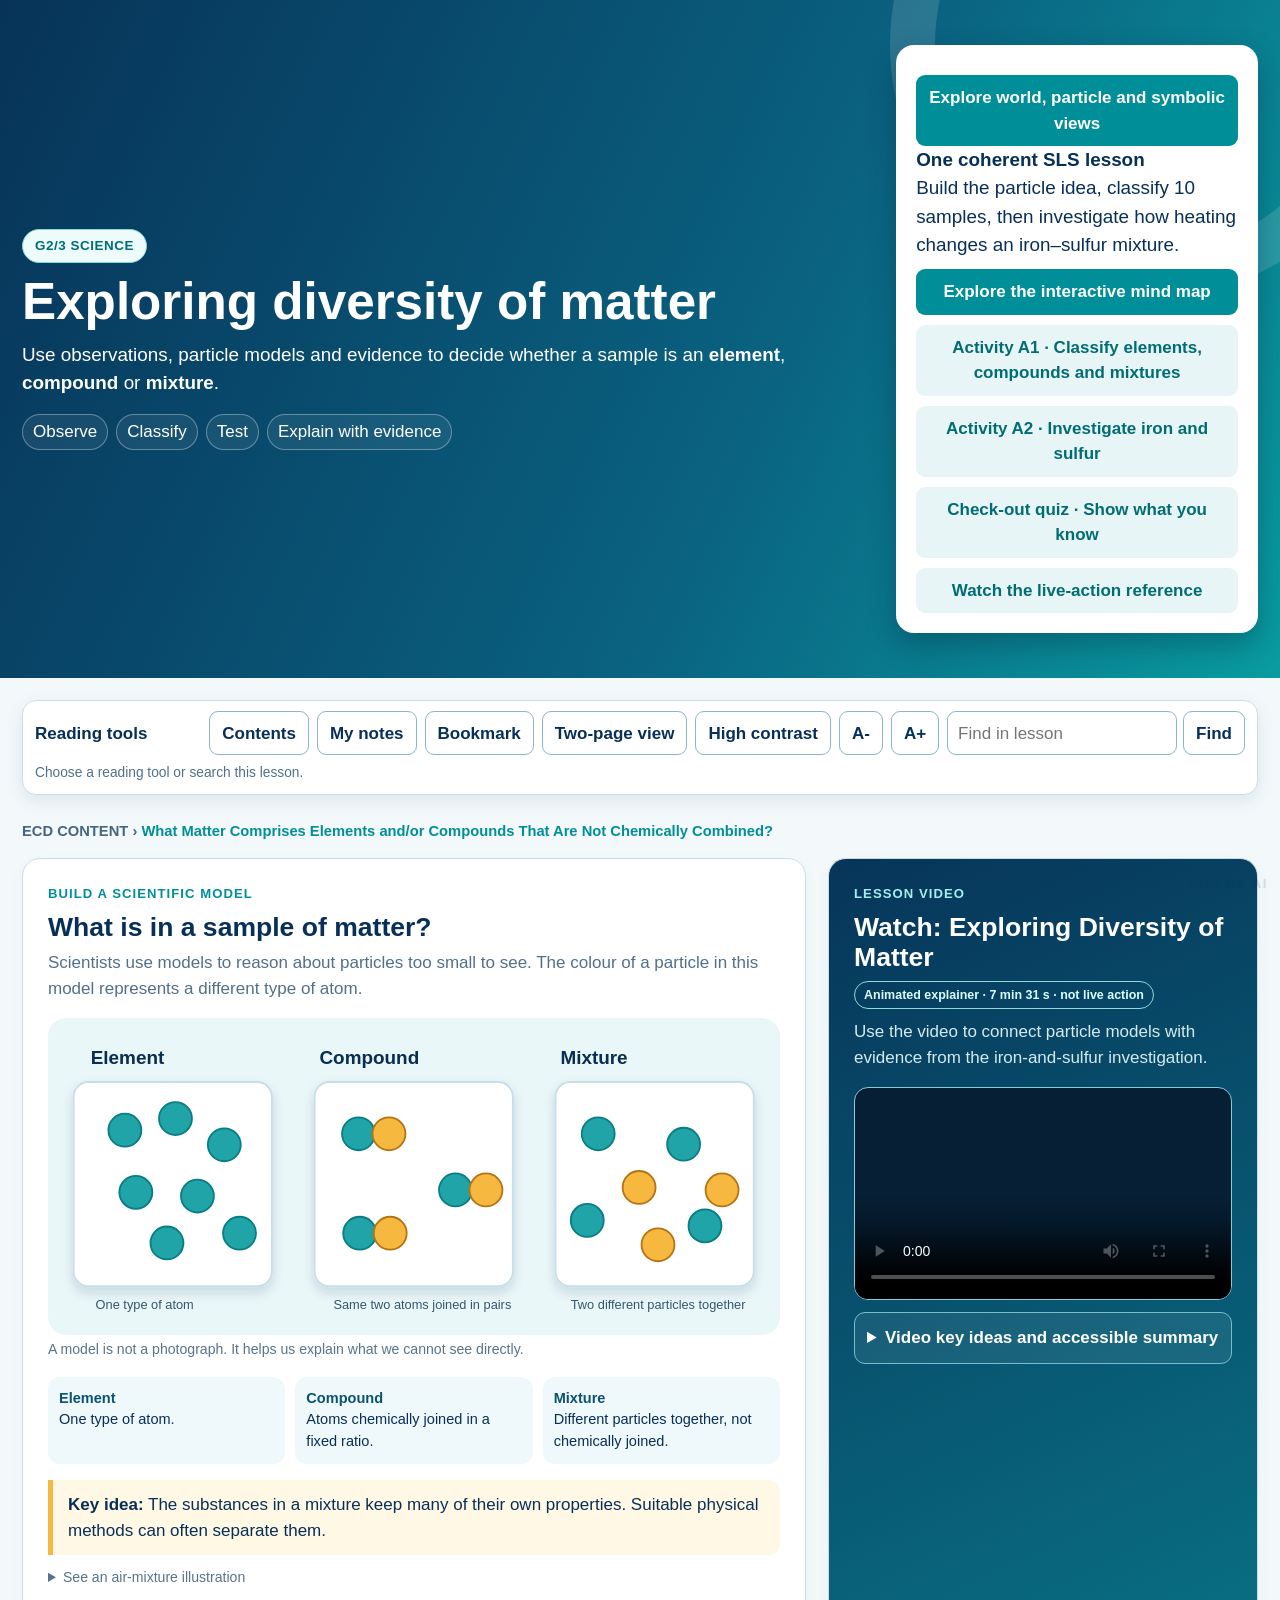
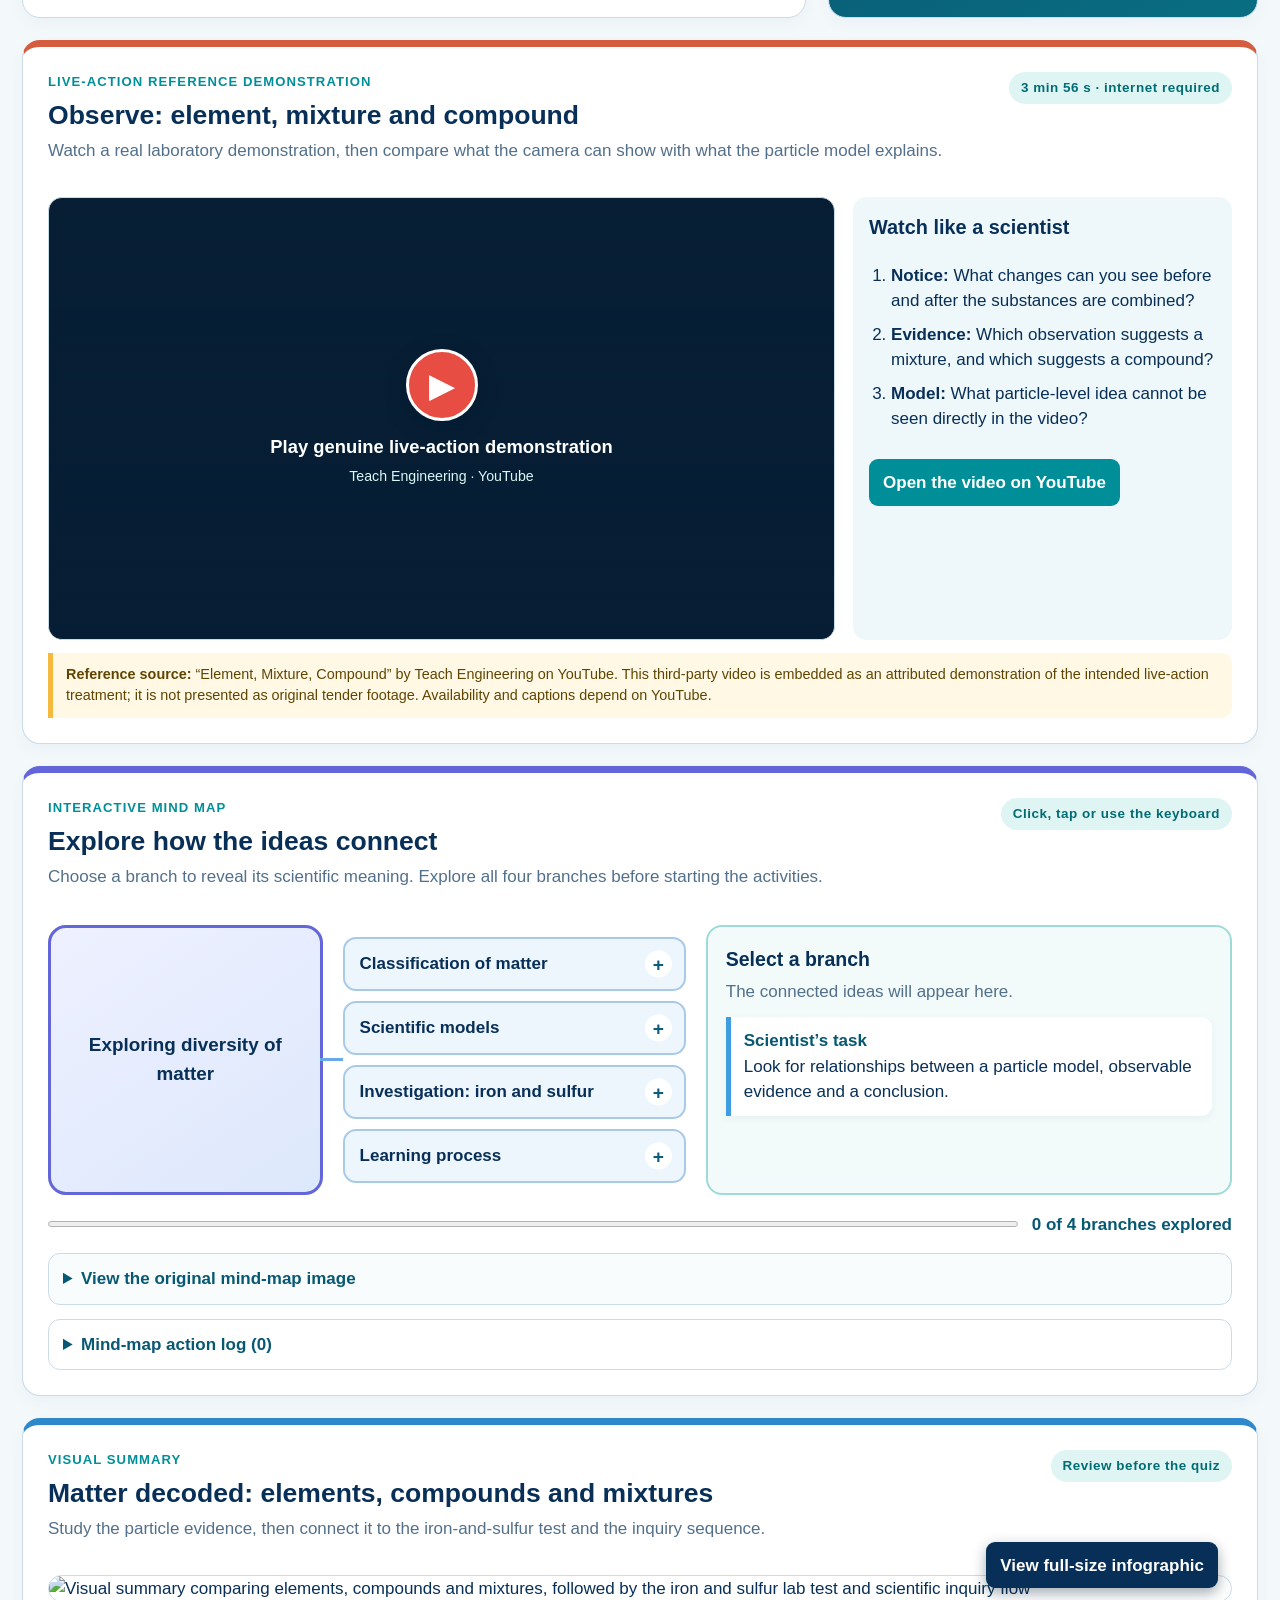
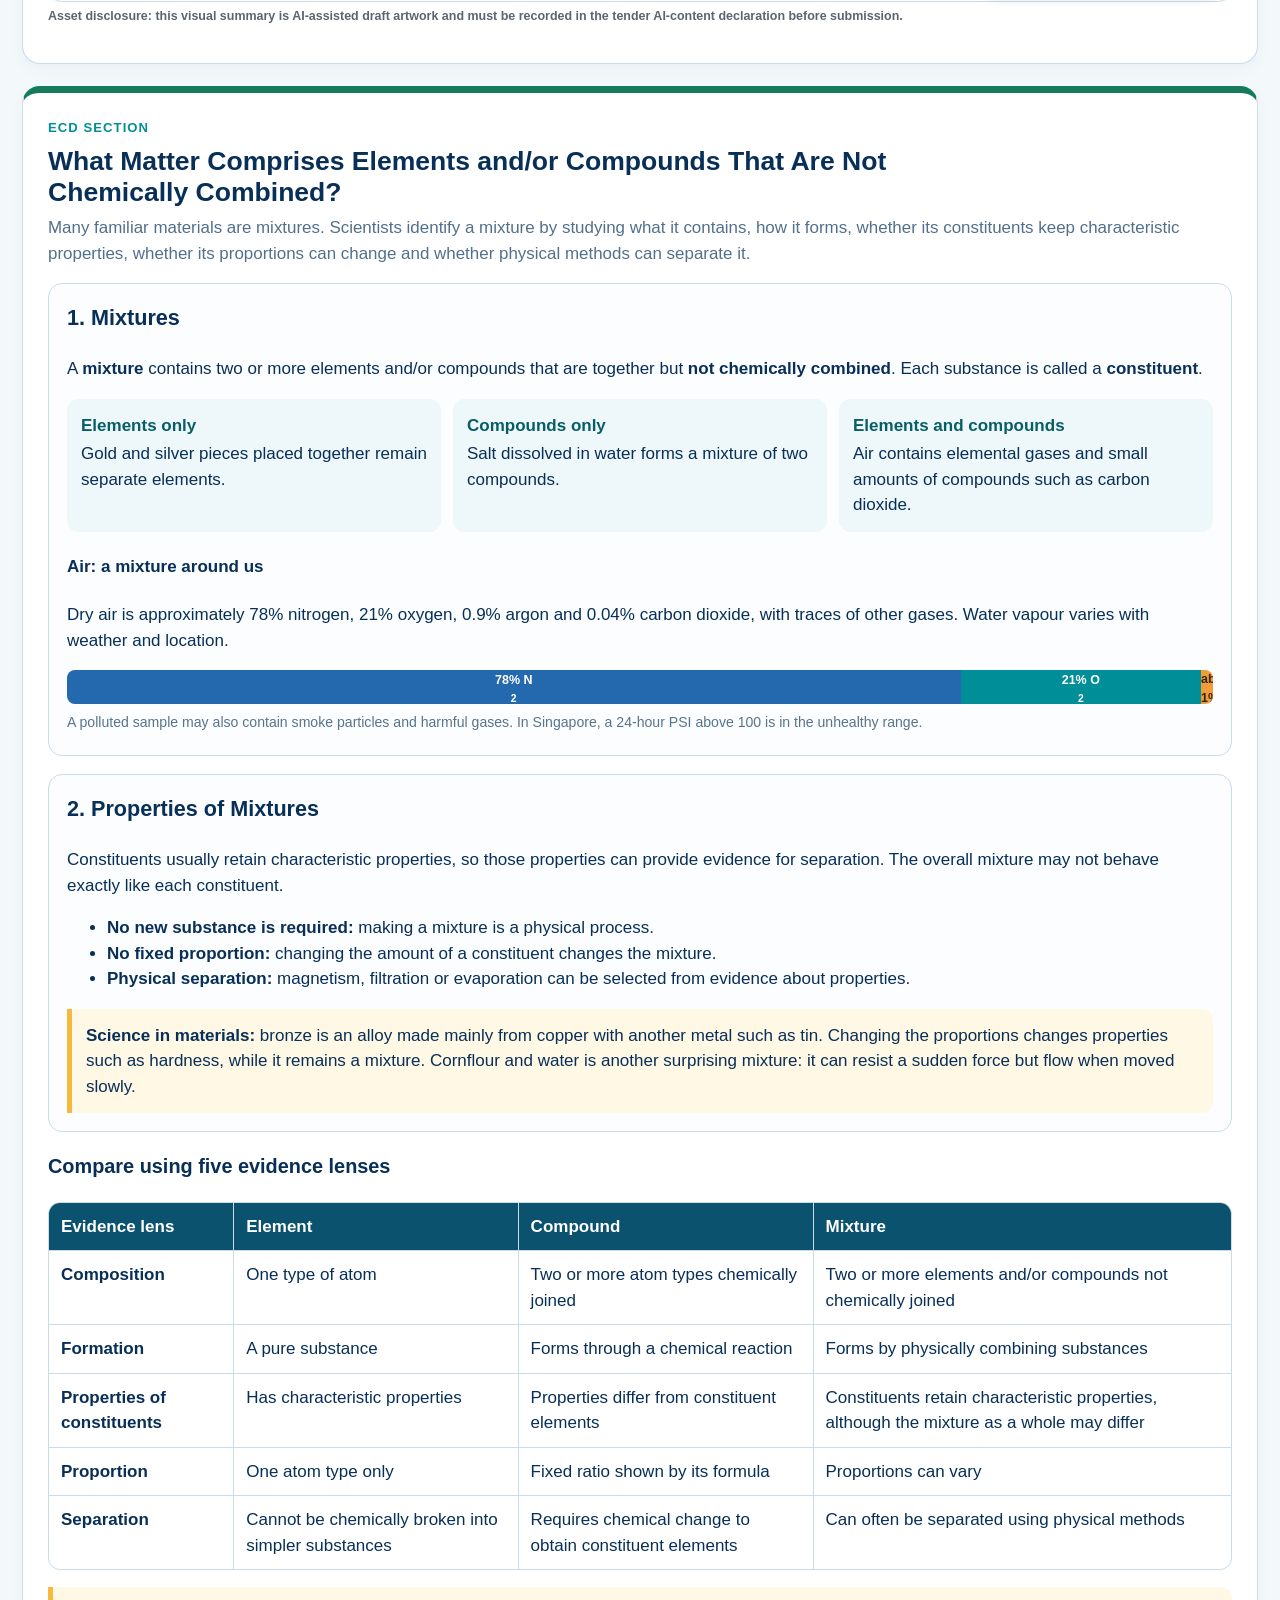
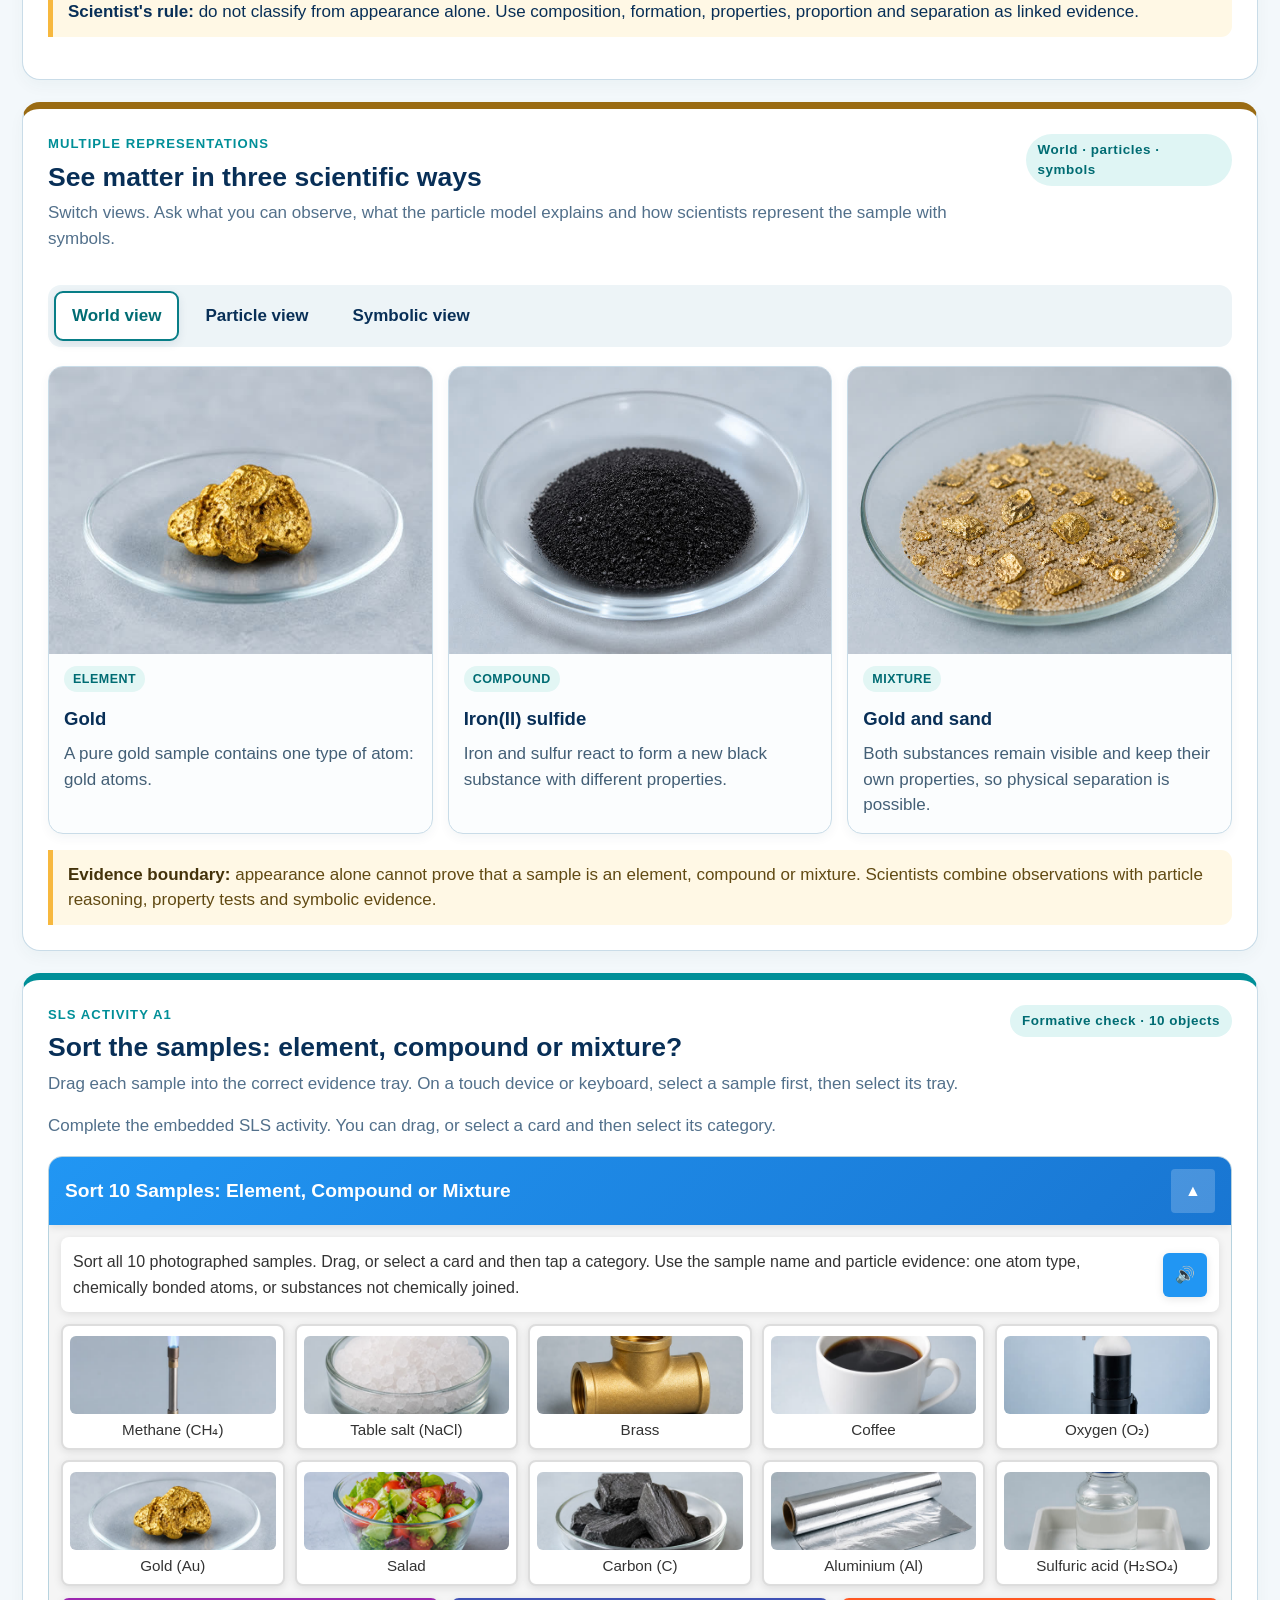
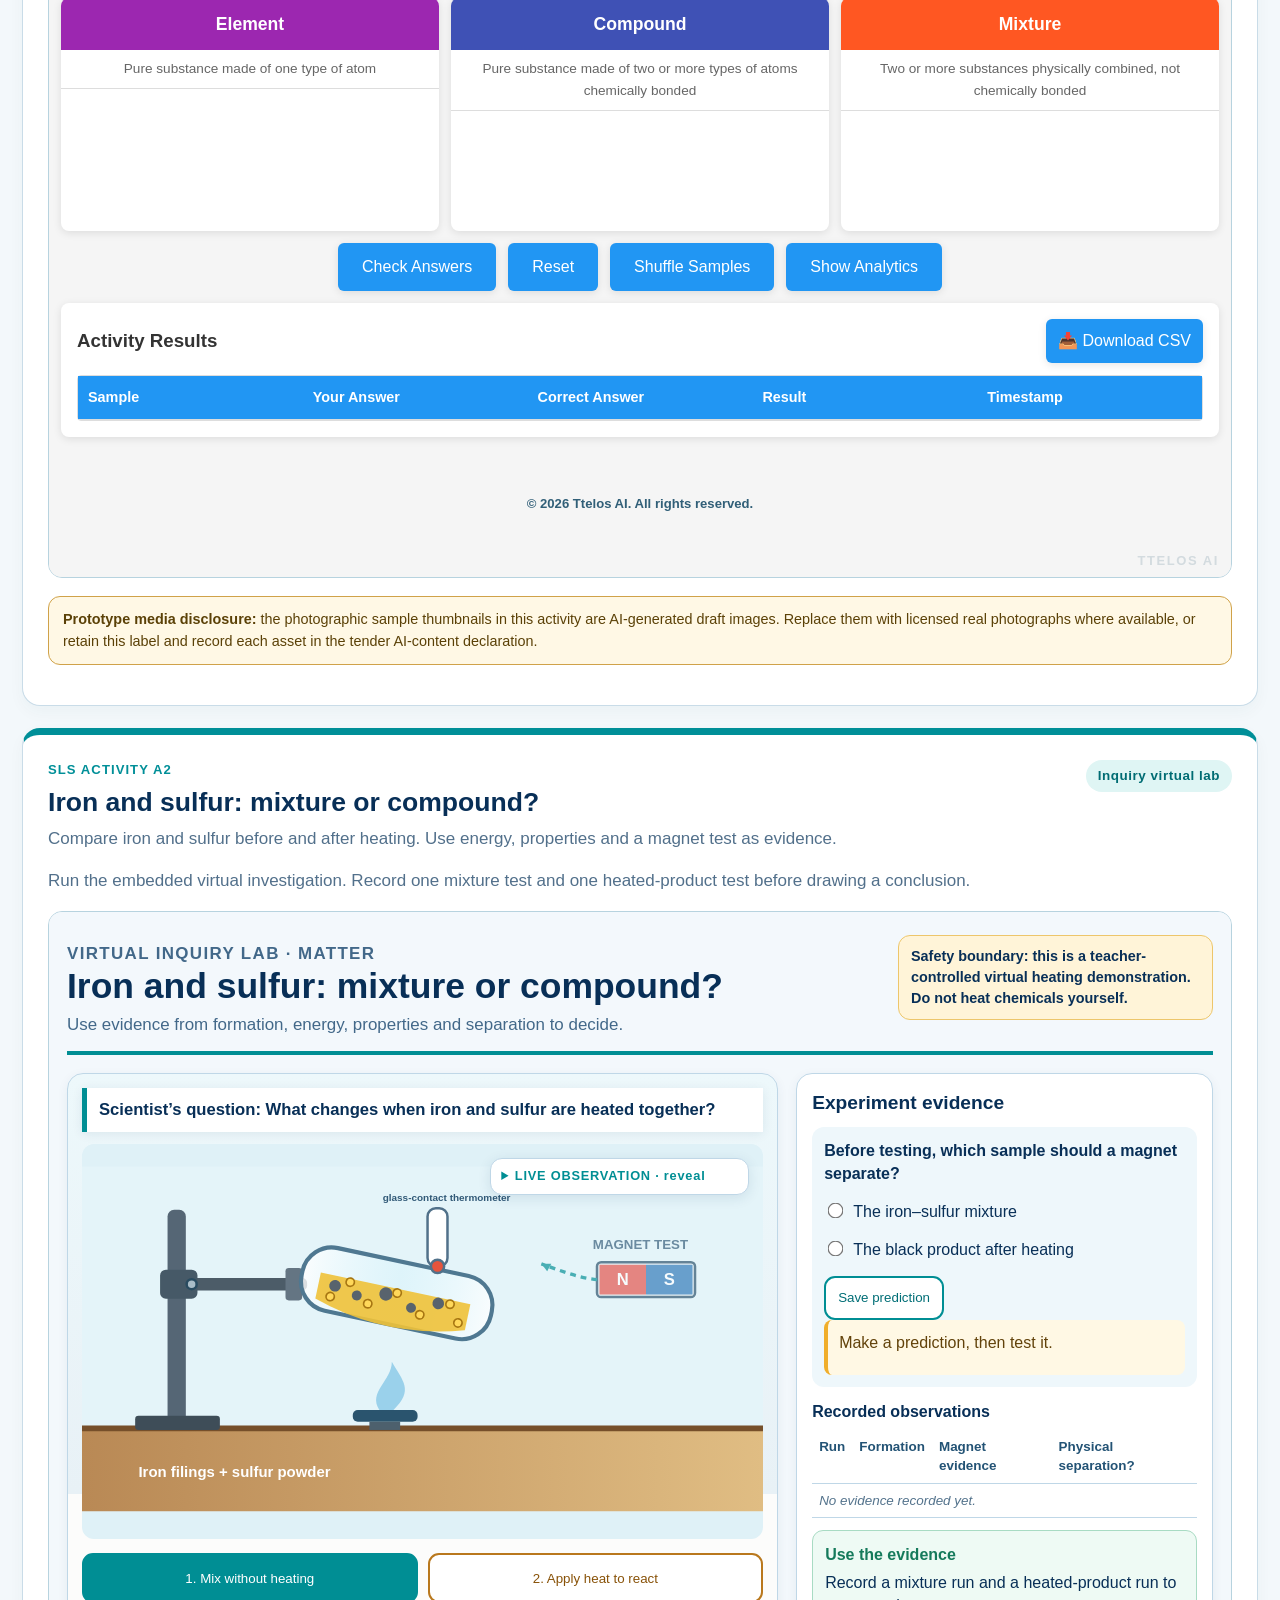
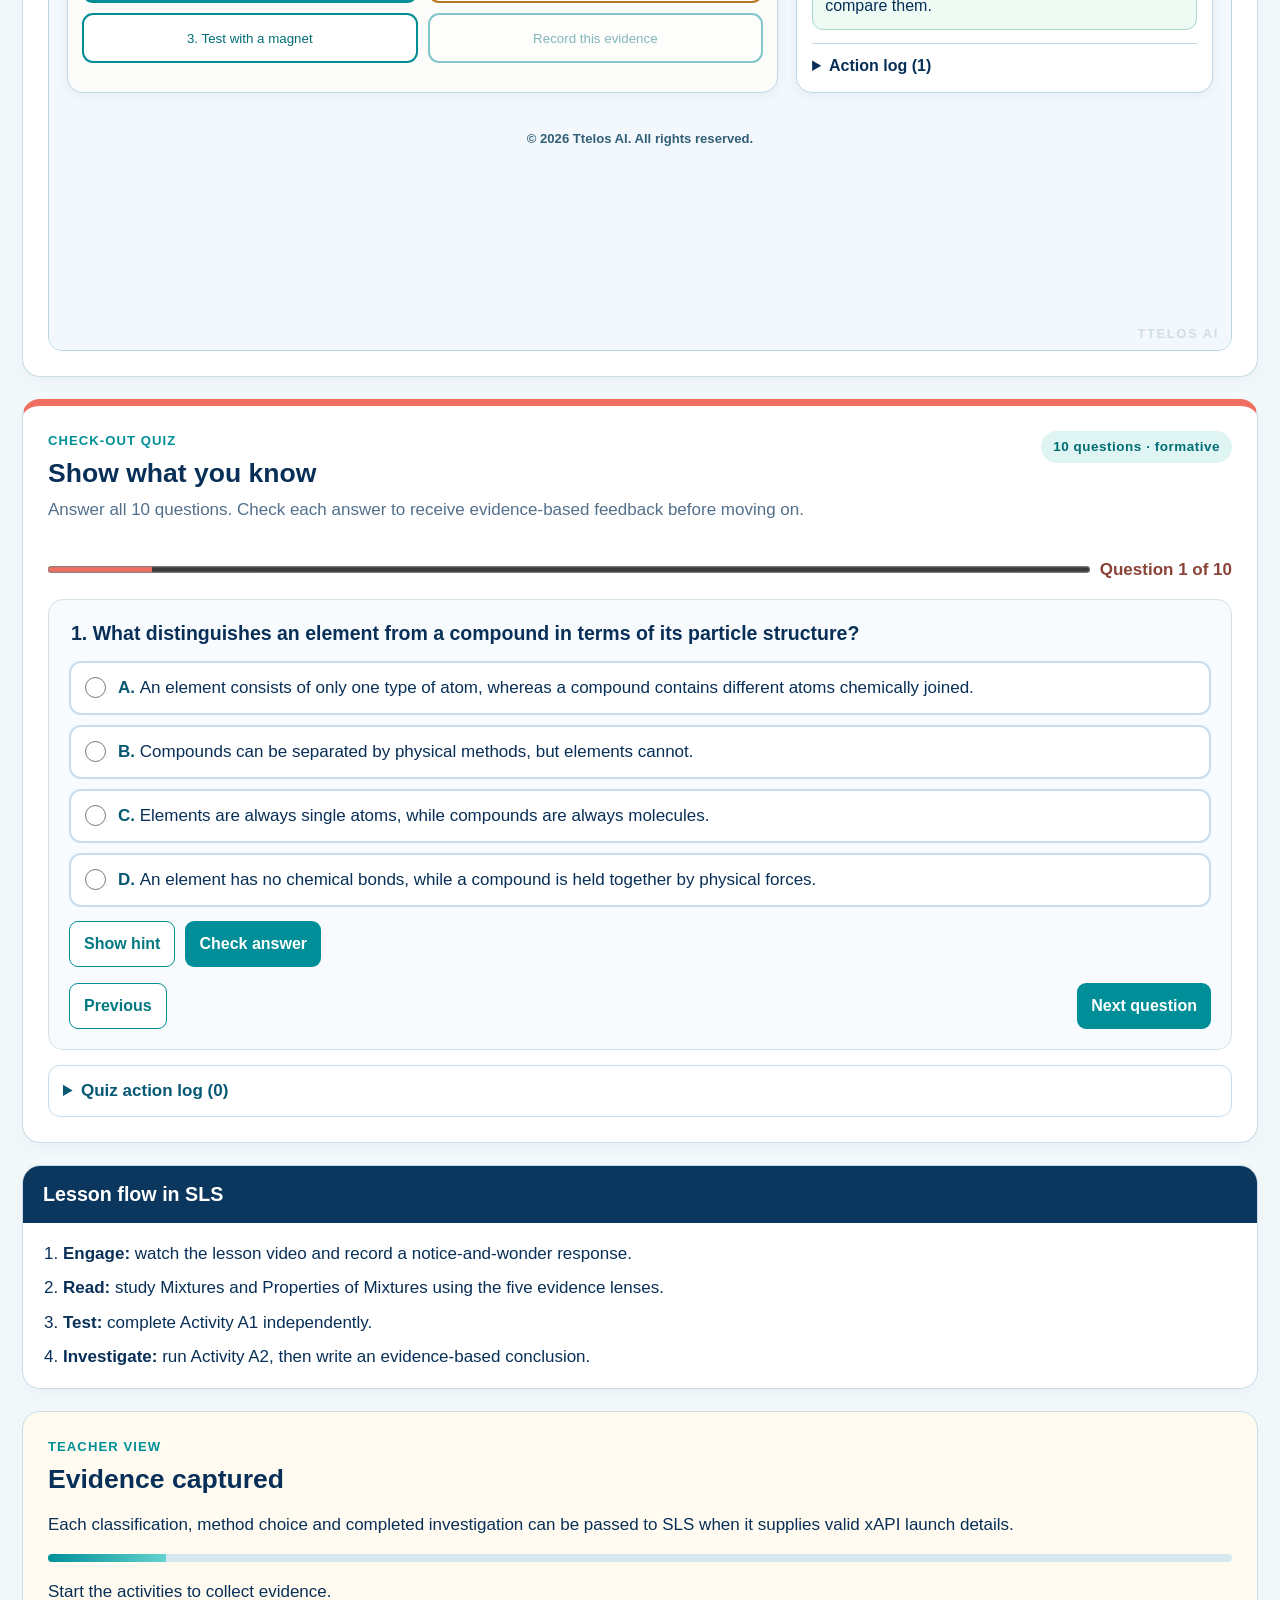
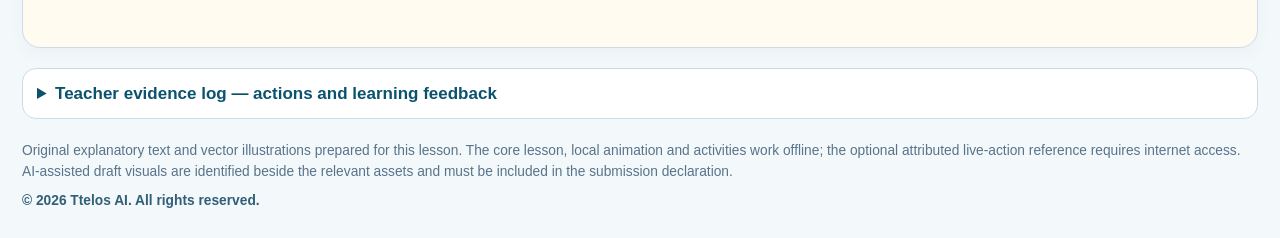
==== commit e5d4cb0a: "Add Ttelos AI copyright notices" ====
--- a/02TextbookLedLowerSecScience/tender_mockup/matter_chemical_properties/index.html
+++ b/02TextbookLedLowerSecScience/tender_mockup/matter_chemical_properties/index.html
@@ -2,12 +2,12 @@
 <html lang="en"><head><meta charset="utf-8"><meta name="viewport" content="width=device-width,initial-scale=1"><link rel="icon" href="data:,"><title>Exploring Diversity of Matter | G2/3 Science</title>
 <style>
 :root{--ink:#082f57;--muted:#52708b;--teal:#008f98;--aqua:#dff5f4;--coral:#f06f61;--sun:#f7b83e;--line:#c9dce8;--navy:#0b365d;--wash:#f3f8fb}*{box-sizing:border-box}body{margin:0;background:var(--wash);color:var(--ink);font:17px/1.5 Arial,Helvetica,sans-serif}.shell{max-width:1280px;margin:auto;padding:22px}.tag,.pill{display:inline-block;border-radius:99px;padding:6px 12px;font-size:.84rem;font-weight:800;letter-spacing:.04em}.tag{color:#006d75;background:#edfbfa;border:1px solid #86d6d3}.pill{background:var(--aqua);color:#006c73}.hero{position:relative;overflow:hidden;padding:45px max(22px,calc((100% - 1236px)/2));background:linear-gradient(115deg,#073358,#0a6180 58%,#099ca1);color:#fff}.hero:after{content:"";position:absolute;width:420px;height:420px;border:45px solid #fff2;border-radius:50%;right:-120px;top:-210px}.hero-grid{position:relative;z-index:1;display:grid;grid-template-columns:1.4fr .6fr;gap:30px;align-items:center}.hero h1{font-size:clamp(2rem,4vw,3.4rem);line-height:1.05;margin:12px 0}.hero p{font-size:1.18rem;margin:0}.hero-card{color:var(--ink);background:#fff;border-radius:18px;padding:20px;box-shadow:0 12px 30px #001c3350}.hero-card strong{font-size:1.18rem}.hero-card a{display:block;text-align:center;margin-top:10px;padding:10px;border-radius:9px;background:var(--teal);color:#fff;text-decoration:none;font-weight:700}.hero-card a+ a{background:#e8f5f6;color:#006c73}.outcomes{display:flex;flex-wrap:wrap;gap:8px;margin-top:17px}.outcomes span{border:1px solid #fff5;border-radius:99px;padding:4px 10px;background:#fff1}.ribbon{font-size:.92rem;color:#456680;font-weight:700;margin:25px 0 16px}.ribbon b{color:var(--teal)}.grid{display:grid;grid-template-columns:1.55fr .85fr;gap:22px}.card{background:#fff;border:1px solid var(--line);border-radius:18px;padding:25px;box-shadow:0 6px 16px #1b40570a}.card h2{margin:0 0 8px;font-size:1.66rem;line-height:1.15}.eyebrow{margin:0 0 8px;color:var(--teal);font-size:.82rem;font-weight:800;letter-spacing:.08em}.lede{color:var(--muted);margin-top:0}.visual{display:block;width:100%;border-radius:13px;margin:16px 0 4px}.caption{color:#58748b;font-size:.88rem;margin:4px 0}.key-ideas{display:grid;grid-template-columns:repeat(3,1fr);gap:10px;margin:16px 0}.key-ideas div{padding:11px;border-radius:12px;background:#eff8fb;font-size:.91rem}.key-ideas b{display:block;color:#0b526f}.science-note{border-left:5px solid var(--sun);padding:12px 15px;background:#fff8e5;border-radius:0 11px 11px 0}.media{color:#fff;background:linear-gradient(155deg,#07355a,#096e82)}.media h2{color:#fff}.video-stage{min-height:230px;position:relative;overflow:hidden;border-radius:14px;background:linear-gradient(150deg,#0b6381,#0a3a61);margin:16px 0}.video-stage:before{content:"";position:absolute;border:1px solid #b5eced55;border-radius:50%;width:290px;height:290px;right:-80px;top:-85px}.particle{position:absolute;border-radius:50%;box-shadow:0 3px 8px #001d32aa}.p1{width:37px;height:37px;background:#39c3c6;left:17%;top:38%}.p2{width:35px;height:35px;background:#f4bb48;left:31%;top:59%}.p3{width:39px;height:39px;background:#f17466;left:49%;top:29%}.p4{width:33px;height:33px;background:#39c3c6;left:66%;top:55%}.p5{width:28px;height:28px;background:#f4bb48;left:75%;top:25%}.bond{position:absolute;height:8px;background:#d9f4ef;border-radius:9px;left:46%;top:41%;width:82px;transform:rotate(34deg)}.playing .p1{animation:d1 4.5s ease-in-out infinite}.playing .p2{animation:d2 4s ease-in-out infinite}.playing .p3{animation:d3 5s ease-in-out infinite}.playing .p4{animation:d4 4.4s ease-in-out infinite}.playing .p5{animation:d5 4.8s ease-in-out infinite}@keyframes d1{50%{transform:translate(72px,-24px)}}@keyframes d2{50%{transform:translate(-42px,-58px)}}@keyframes d3{50%{transform:translate(45px,56px)}}@keyframes d4{50%{transform:translate(-68px,23px)}}@keyframes d5{50%{transform:translate(-40px,62px)}}.video-copy{position:absolute;bottom:17px;left:18px;max-width:75%;font-weight:700}.btn{border:0;border-radius:9px;padding:11px 14px;background:var(--teal);color:#fff;font-size:1rem;font-weight:700;cursor:pointer}.btn:hover,.btn:focus{background:#007980}.small{color:#d4ebef;margin-left:9px}.activity{margin-top:22px;border-top:7px solid var(--teal)}.activity-top{display:flex;justify-content:space-between;gap:12px;align-items:start}.activity-label{white-space:nowrap}.task{background:#f1f7fa;border-radius:13px;padding:14px;margin:16px 0}.sort-layout{display:grid;grid-template-columns:1.1fr .9fr;gap:18px}.sample-bank{display:grid;grid-template-columns:repeat(2,1fr);gap:9px}.sample{min-height:86px;border:2px solid var(--line);border-radius:12px;background:#fff;text-align:left;padding:10px;cursor:grab;color:var(--ink);touch-action:manipulation}.sample:focus,.sample.selected{outline:3px solid #9cddd9;border-color:var(--teal)}.sample[aria-pressed=true]{border-color:var(--teal);box-shadow:inset 0 0 0 2px #b8efec}.sample strong,.sample span{display:block}.sample span{font-size:.82rem;color:#5a7186;margin-top:3px}.dropzones{display:grid;gap:10px}.dropzone{min-height:118px;border:2px dashed #82b9c4;border-radius:13px;padding:10px;background:#f8fcfd;cursor:pointer}.dropzone:focus,.dropzone.over{outline:3px solid #9cddd9;border-color:var(--teal);background:#eafaf9}.dropzone h3{font-size:1rem;margin:0 0 5px}.dropzone p{font-size:.82rem;color:#52708b;margin:0}.placed{display:inline-block;margin:4px 4px 0 0;padding:3px 7px;border-radius:7px;background:#dff5f4;color:#075e66;font-size:.78rem;font-weight:700}.sort-actions{display:flex;gap:9px;flex-wrap:wrap;margin-top:14px}.secondary{background:#fff;color:#007980;border:1px solid var(--teal)}.feedback{min-height:32px;margin:11px 0 0;font-weight:700;color:#006c73}.lab-layout{display:grid;grid-template-columns:1.12fr .88fr;gap:18px;align-items:start}.bench{position:relative;min-height:360px;overflow:hidden;border-radius:15px;background:linear-gradient(#eaf7fb 0 61%,#e3c596 61% 65%,#a96f3f 65%);border:1px solid #b9d5df}.bench-title{padding:16px 18px;font-weight:800;font-size:1.18rem}.tray{position:absolute;left:14%;bottom:58px;width:52%;height:88px;border:7px solid #205d79;border-radius:50%;background:#d9edf2;transform:perspective(240px) rotateX(45deg)}.bits{position:absolute;left:25%;bottom:86px;width:38%;height:54px}.filing,.aluminium,.salt{position:absolute}.filing{width:10px;height:10px;border-radius:50%;background:#384e5f}.aluminium{width:18px;height:8px;background:#bccbd2;transform:rotate(35deg)}.salt{width:7px;height:7px;border-radius:50%;background:#fff}.b1{left:5%;top:50%}.b2{left:20%;top:20%}.b3{left:35%;top:59%}.b4{left:48%;top:14%}.b5{left:65%;top:40%}.b6{left:82%;top:10%}.tool-shelf{position:absolute;right:5%;top:75px;width:28%;display:grid;gap:9px}.tool{border:1px solid #b4ccd8;border-radius:10px;background:#fff;color:var(--ink);font-weight:700;text-align:left;padding:9px;cursor:pointer}.tool:disabled{opacity:.45;cursor:not-allowed}.tool.active{border-color:var(--teal);background:#e2f7f5}.magnet{position:absolute;left:60%;top:137px;width:66px;height:76px;border:14px solid #e64c48;border-bottom:0;border-radius:38px 38px 0 0;opacity:0;transition:.3s}.magnet:after{content:"";position:absolute;width:67px;height:13px;background:#245b80;top:-14px;left:-14px}.beaker{position:absolute;left:28%;bottom:64px;width:92px;height:104px;border:5px solid #4a85a7;border-top:0;border-radius:0 0 20px 20px;opacity:0}.water{position:absolute;bottom:0;width:100%;height:56%;background:#69c7df88}.dish{position:absolute;left:29%;bottom:70px;width:95px;height:38px;border:5px solid #8c6b3e;border-radius:50%;background:#f7f0dd;opacity:0}.heat{position:absolute;left:33%;bottom:28px;color:#e45735;font-size:38px;opacity:0}.stage-1 .magnet,.stage-2 .beaker,.stage-3 .dish,.stage-3 .heat{opacity:1}.stage-1 .filing{opacity:.16}.stage-2 .salt{opacity:.15}.stage-3 .salt{opacity:0}.lab-status{padding:13px;background:#fff8e5;border-radius:12px;color:#6e4a00;min-height:80px}.observations{margin-top:12px;border-collapse:collapse;width:100%;font-size:.88rem}.observations th,.observations td{border-bottom:1px solid #d3e1e8;padding:7px;text-align:left}.observations th{color:#0b526f}.sidebar{display:grid;gap:22px;margin-top:22px}.plan{padding:0;overflow:hidden}.plan h2{background:var(--navy);color:#fff;padding:17px 20px;margin:0;font-size:1.23rem}.plan ol{margin:18px 20px;padding-left:20px}.plan li{margin:9px 0}.evidence{background:#fffbf1}.meter{height:8px;background:#d5e8ee;border-radius:9px;overflow:hidden}.meter i{display:block;height:100%;width:10%;background:linear-gradient(90deg,var(--teal),#63d3ce);transition:width .2s}.footer{font-size:.86rem;color:#58738a;padding:22px 0 5px}@media(max-width:920px){.hero-grid,.grid,.sort-layout,.lab-layout{grid-template-columns:1fr}.hero{padding-top:32px}.key-ideas{grid-template-columns:1fr}}@media(max-width:520px){.shell{padding:14px}.hero{padding:27px 14px}.sample-bank{grid-template-columns:1fr}.card{padding:17px}.activity-top{display:block}.activity-label{display:inline-block;margin-top:9px}.tool-shelf{width:33%;right:3%}.tool{font-size:.76rem}}
-.sample.dragging{opacity:.62;transform:scale(1.02);box-shadow:0 9px 18px #07405a42}.touch-ghost{position:fixed;z-index:99;pointer-events:none;opacity:.85;transform:translate(-50%,-55%) rotate(-2deg);width:min(210px,60vw);padding:10px;border-radius:12px;background:#fff;border:3px solid var(--teal);box-shadow:0 14px 30px #07355a55;font-weight:700}.tip{position:fixed;z-index:101;right:18px;bottom:18px;max-width:min(420px,calc(100vw - 36px));padding:14px 48px 14px 15px;border:2px solid var(--teal);border-radius:14px;background:#edfbfa;color:#073f5c;box-shadow:0 10px 26px #07355a35;font-weight:700}.tip.bad{border-color:#b85143;background:#fff0ed}.tip button{position:absolute;right:7px;top:7px;width:34px;height:34px;border:0;border-radius:8px;background:#fff;color:#073f5c;font-weight:800;cursor:pointer}.support{display:flex;gap:10px;align-items:center;flex-wrap:wrap;margin:14px 0}.support button{min-height:44px}.hint{display:none;border-left:5px solid var(--sun);background:#fff8e5;padding:12px 14px;border-radius:0 12px 12px 0;color:#6e4a00}.hint.open{display:block}.action-log{margin-top:20px;border:1px solid var(--line);border-radius:14px;background:#fff}.action-log summary{cursor:pointer;min-height:48px;padding:12px 14px;font-weight:800;color:#0b526f}.log-head{display:flex;justify-content:space-between;align-items:center;gap:8px;padding:0 12px 9px}.log-head button{min-height:38px;border:1px solid var(--teal);border-radius:8px;background:#fff;color:#007980;font-weight:700;cursor:pointer}.log-list{max-height:180px;overflow:auto;margin:0;padding:0 14px 12px;list-style:none;font-size:.88rem}.log-list li{border-top:1px solid #dce8ee;padding:7px 0}.log-list time{font-weight:800;color:#008f98;margin-right:6px}.placed.correct{background:#dff5e7;color:#17633a}.placed.incorrect{background:#fff0ed;color:#8a4137}.dropzone.over{box-shadow:inset 0 0 0 4px #70d5cf}.tool:active,.btn:active,.sample:active,.dropzone:active{transform:scale(.98)}@media(min-width:1024px){.btn,.tool,.sample,.dropzone{min-height:50px}.sort-actions .btn{min-height:52px}}@media(hover:none) and (pointer:coarse){.sample{touch-action:none}.dropzone{min-height:128px}.tool,.btn{padding:13px 16px}}@media(prefers-reduced-motion:reduce){*,*:before,*:after{animation-duration:.01ms!important;animation-iteration-count:1!important;transition-duration:.01ms!important;scroll-behavior:auto!important}}</style></head><body>
+.sample.dragging{opacity:.62;transform:scale(1.02);box-shadow:0 9px 18px #07405a42}.touch-ghost{position:fixed;z-index:99;pointer-events:none;opacity:.85;transform:translate(-50%,-55%) rotate(-2deg);width:min(210px,60vw);padding:10px;border-radius:12px;background:#fff;border:3px solid var(--teal);box-shadow:0 14px 30px #07355a55;font-weight:700}.tip{position:fixed;z-index:101;right:18px;bottom:18px;max-width:min(420px,calc(100vw - 36px));padding:14px 48px 14px 15px;border:2px solid var(--teal);border-radius:14px;background:#edfbfa;color:#073f5c;box-shadow:0 10px 26px #07355a35;font-weight:700}.tip.bad{border-color:#b85143;background:#fff0ed}.tip button{position:absolute;right:7px;top:7px;width:34px;height:34px;border:0;border-radius:8px;background:#fff;color:#073f5c;font-weight:800;cursor:pointer}.support{display:flex;gap:10px;align-items:center;flex-wrap:wrap;margin:14px 0}.support button{min-height:44px}.hint{display:none;border-left:5px solid var(--sun);background:#fff8e5;padding:12px 14px;border-radius:0 12px 12px 0;color:#6e4a00}.hint.open{display:block}.action-log{margin-top:20px;border:1px solid var(--line);border-radius:14px;background:#fff}.action-log summary{cursor:pointer;min-height:48px;padding:12px 14px;font-weight:800;color:#0b526f}.log-head{display:flex;justify-content:space-between;align-items:center;gap:8px;padding:0 12px 9px}.log-head button{min-height:38px;border:1px solid var(--teal);border-radius:8px;background:#fff;color:#007980;font-weight:700;cursor:pointer}.log-list{max-height:180px;overflow:auto;margin:0;padding:0 14px 12px;list-style:none;font-size:.88rem}.log-list li{border-top:1px solid #dce8ee;padding:7px 0}.log-list time{font-weight:800;color:#008f98;margin-right:6px}.placed.correct{background:#dff5e7;color:#17633a}.placed.incorrect{background:#fff0ed;color:#8a4137}.dropzone.over{box-shadow:inset 0 0 0 4px #70d5cf}.tool:active,.btn:active,.sample:active,.dropzone:active{transform:scale(.98)}.ttelos-watermark{position:fixed;right:12px;bottom:10px;z-index:90;pointer-events:none;user-select:none;color:#073f5c;opacity:.14;font:800 13px/1 Arial,sans-serif;letter-spacing:.12em;text-transform:uppercase}.footer .copyright{display:block;margin-top:8px;font-weight:800;color:#315f78}@media(min-width:1024px){.btn,.tool,.sample,.dropzone{min-height:50px}.sort-actions .btn{min-height:52px}}@media(hover:none) and (pointer:coarse){.sample{touch-action:none}.dropzone{min-height:128px}.tool,.btn{padding:13px 16px}}@media(prefers-reduced-motion:reduce){*,*:before,*:after{animation-duration:.01ms!important;animation-iteration-count:1!important;transition-duration:.01ms!important;scroll-behavior:auto!important}}@media print{.ttelos-watermark{position:fixed;opacity:.12}}</style></head><body><div class="ttelos-watermark" aria-hidden="true">Ttelos AI</div>
 <header class="hero"><div class="hero-grid"><div><span class="tag">G2/3 SCIENCE</span><h1>Exploring diversity of matter</h1><p>Use observations, particle models and evidence to decide whether a sample is an <b>element</b>, <b>compound</b> or <b>mixture</b>.</p><div class="outcomes"><span>Observe</span><span>Classify</span><span>Test</span><span>Explain with evidence</span></div></div><aside class="hero-card"><strong>One coherent SLS lesson</strong><p>Build the particle idea, classify 10 samples, then investigate how heating changes an iron–sulfur mixture.</p><a href="#a1">Activity A1 · Classify elements, compounds and mixtures</a><a href="#a2">Activity A2 · Investigate iron and sulfur</a></aside></div></header>
 <main class="shell"><p class="ribbon">ECD CONTENT › <b>What Matter Comprises Elements and/or Compounds That Are Not Chemically Combined?</b></p><div class="grid"><section class="card"><p class="eyebrow">BUILD A SCIENTIFIC MODEL</p><h2>What is in a sample of matter?</h2><p class="lede">Scientists use models to reason about particles too small to see. The colour of a particle in this model represents a different type of atom.</p><img class="visual" src="assets/particle-model.svg" alt="Particle models comparing an element, a compound and a mixture"><p class="caption">A model is not a photograph. It helps us explain what we cannot see directly.</p><div class="key-ideas"><div><b>Element</b>One type of atom.</div><div><b>Compound</b>Atoms chemically joined in a fixed ratio.</div><div><b>Mixture</b>Different particles together, not chemically joined.</div></div><div class="science-note"><b>Key idea:</b> The substances in a mixture keep many of their own properties. Suitable physical methods can often separate them.</div></section><aside class="card media"><p class="eyebrow" style="color:#a5f0ec">PLAYABLE MEDIA OBJECT</p><h2>Watch: how a mixture works</h2><p class="lede" style="color:#d4ebef">A short captioned concept animation for classroom discussion.</p><div class="video-stage" id="videoStage" aria-live="polite"><span class="particle p1"></span><span class="particle p2"></span><span class="particle p3"></span><span class="particle p4"></span><span class="particle p5"></span><span class="bond"></span><div class="video-copy" id="videoCaption">Press play. Look for different particles in the same space.</div></div><button class="btn" id="playClip" aria-pressed="false">▶ Play concept animation</button><span class="small" id="clipTime">0:00 / 0:35</span></aside></div>
 <section class="card activity" id="a1"><div class="activity-top"><div><p class="eyebrow">SLS ACTIVITY A1</p><h2>Sort the samples: element, compound or mixture?</h2><p class="lede">Drag each sample into the correct evidence tray. On a touch device or keyboard, select a sample first, then select its tray.</p></div><span class="pill activity-label">Formative check · 10 objects</span></div><div class="task"><b>Scientist’s question:</b> Which samples contain particles that are not chemically joined?</div><div class="sort-layout"><div><h3 style="margin-top:0">Sample bank</h3><div class="sample-bank" id="sampleBank"></div></div><div><h3 style="margin-top:0">Evidence trays</h3><div class="dropzones"><div class="dropzone" data-zone="element" tabindex="0" role="button" aria-label="Element evidence tray"><h3>Element</h3><p>One type of atom</p><div id="elementPlaced"></div></div><div class="dropzone" data-zone="compound" tabindex="0" role="button" aria-label="Compound evidence tray"><h3>Compound</h3><p>Atoms chemically joined in a fixed ratio</p><div id="compoundPlaced"></div></div><div class="dropzone" data-zone="mixture" tabindex="0" role="button" aria-label="Mixture evidence tray"><h3>Mixture</h3><p>Different substances, not chemically joined</p><div id="mixturePlaced"></div></div></div></div></div><div class="sort-actions"><button class="btn" id="checkSort">Check my sorting</button><button class="btn secondary" id="resetSort">Reset</button></div><p class="feedback" id="a1Feedback">Sort all 10 samples, then check your evidence.</p></section>
 <section class="card activity" id="a2"><div class="activity-top"><div><p class="eyebrow">SLS ACTIVITY A2</p><h2>Separate a model mixture safely</h2><p class="lede">Use the property of each substance to obtain iron filings, aluminium pieces and salt without making a new substance.</p></div><span class="pill activity-label">Inquiry virtual lab</span></div><div class="task"><b>Safety boundary:</b> This virtual lab models teacher-supervised procedures. Never taste laboratory substances. Heat only with suitable equipment and adult supervision.</div><div class="lab-layout"><div class="bench" id="bench"><div class="bench-title">SEPARATION BENCH</div><div class="tray"></div><div class="bits"><i class="filing b1"></i><i class="filing b2"></i><i class="filing b3"></i><i class="filing b4"></i><i class="aluminium b5"></i><i class="aluminium b6"></i><i class="salt" style="left:10%;top:7%"></i><i class="salt" style="left:41%;top:39%"></i><i class="salt" style="left:75%;top:65%"></i></div><div class="magnet" aria-hidden="true"></div><div class="beaker" aria-hidden="true"><i class="water"></i></div><div class="dish" aria-hidden="true"></div><div class="heat" aria-hidden="true">♨</div><div class="tool-shelf"><button class="tool" data-tool="magnet">🧲 Magnet<br><small>Attract iron</small></button><button class="tool" data-tool="tweezers" disabled>✦ Tweezers<br><small>Remove aluminium</small></button><button class="tool" data-tool="water" disabled>💧 Water + stir<br><small>Dissolve salt</small></button><button class="tool" data-tool="heat" disabled>♨ Evaporate<br><small>Recover salt</small></button></div></div><div><h3 style="margin-top:0">Investigation record</h3><div class="lab-status" id="labStatus">Start by choosing the magnet. Which substance has the magnetic property?</div><table class="observations"><thead><tr><th>Step</th><th>Observation</th></tr></thead><tbody id="observationRows"><tr><td colspan="2">No observations recorded yet.</td></tr></tbody></table><p class="feedback" id="labFeedback">Change one property-based method at a time and record what it does.</p></div></div></section>
-<aside class="sidebar"><section class="card plan"><h2>Lesson flow in SLS</h2><ol><li><b>Engage:</b> watch the lesson video and record a notice-and-wonder response.</li><li><b>Read:</b> study Mixtures and Properties of Mixtures using the five evidence lenses.</li><li><b>Test:</b> complete Activity A1 independently.</li><li><b>Investigate:</b> run Activity A2, then write an evidence-based conclusion.</li></ol></section><section class="card evidence"><p class="eyebrow">TEACHER VIEW</p><h2>Evidence captured</h2><p>Each classification, method choice and completed investigation can be passed to SLS when it supplies valid xAPI launch details.</p><div class="meter"><i id="progressMeter"></i></div><p id="progressText">Start the activities to collect evidence.</p></section></aside><footer class="footer">Original explanatory text and vector illustrations prepared for this lesson. The media and activities work offline without remote assets. AI-assisted draft visuals are identified beside the relevant assets and must be included in the submission declaration.</footer></main>
+<aside class="sidebar"><section class="card plan"><h2>Lesson flow in SLS</h2><ol><li><b>Engage:</b> watch the lesson video and record a notice-and-wonder response.</li><li><b>Read:</b> study Mixtures and Properties of Mixtures using the five evidence lenses.</li><li><b>Test:</b> complete Activity A1 independently.</li><li><b>Investigate:</b> run Activity A2, then write an evidence-based conclusion.</li></ol></section><section class="card evidence"><p class="eyebrow">TEACHER VIEW</p><h2>Evidence captured</h2><p>Each classification, method choice and completed investigation can be passed to SLS when it supplies valid xAPI launch details.</p><div class="meter"><i id="progressMeter"></i></div><p id="progressText">Start the activities to collect evidence.</p></section></aside><footer class="footer">Original explanatory text and vector illustrations prepared for this lesson. The media and activities work offline without remote assets. AI-assisted draft visuals are identified beside the relevant assets and must be included in the submission declaration.<span class="copyright">© 2026 Ttelos AI. All rights reserved.</span></footer></main>
 <style>
 .mindmap{margin-top:22px;border-top:7px solid #6266d8}.mindmap-head{display:flex;justify-content:space-between;gap:18px;align-items:start}.mindmap-badge{white-space:nowrap}.mindmap-layout{display:grid;grid-template-columns:minmax(190px,.72fr) minmax(220px,.9fr) minmax(300px,1.38fr);gap:20px;align-items:stretch;margin-top:18px}.mind-root{position:relative;display:grid;place-items:center;min-height:180px;padding:24px;border:3px solid #6266d8;border-radius:18px;background:linear-gradient(145deg,#eef0ff,#dce8fb);text-align:center;font-size:1.18rem;font-weight:800}.mind-root:after{content:"";position:absolute;right:-23px;width:23px;border-top:3px solid #67a9e9}.mind-branches{display:grid;gap:10px;align-content:center}.mind-branch{position:relative;min-height:54px;padding:11px 42px 11px 15px;border:2px solid #a9c9e9;border-radius:13px;background:#edf5fd;color:var(--ink);font:inherit;font-weight:800;text-align:left;cursor:pointer}.mind-branch:after{content:"+";position:absolute;right:12px;top:50%;transform:translateY(-50%);display:grid;place-items:center;width:27px;height:27px;border-radius:50%;background:#fff;color:#075d78;font-size:1.2rem}.mind-branch:hover,.mind-branch:focus-visible{border-color:var(--teal);outline:3px solid #9cddd9;outline-offset:2px}.mind-branch.active{border-color:#6266d8;background:#e5e7ff}.mind-branch.active:after{content:"−"}.mind-detail{min-height:270px;padding:18px;border:2px solid #9edbd8;border-radius:16px;background:#f2fbfa}.mind-detail h3{margin:0 0 5px;font-size:1.22rem}.mind-detail>p{margin:0 0 13px;color:var(--muted)}.mind-leaves{display:grid;gap:9px}.mind-leaf{padding:11px 13px;border-left:5px solid #3d9de0;border-radius:0 11px 11px 0;background:#fff;box-shadow:0 3px 9px #1238540d}.mind-leaf strong{display:block;color:#075873}.mind-cta{display:inline-block;min-height:46px;margin-top:14px;padding:10px 14px;border-radius:9px;background:var(--teal);color:#fff;text-decoration:none;font-weight:800}.mind-status{display:grid;grid-template-columns:1fr auto;gap:9px 14px;align-items:center;margin-top:17px}.mind-status progress{width:100%;height:12px;accent-color:var(--teal)}.mind-status span{font-weight:800;color:#075873}.mind-source{margin-top:16px;border:1px solid var(--line);border-radius:12px;background:#f8fcfd}.mind-source summary,.mind-log summary{min-height:48px;padding:12px 14px;cursor:pointer;font-weight:800;color:#075873}.mind-source figure{margin:0;padding:0 14px 14px}.mind-source img{display:block;width:100%;max-height:560px;object-fit:contain;border-radius:10px;background:#000}.mind-source figcaption{margin-top:7px;color:var(--muted);font-size:.88rem}.mind-log{margin-top:14px;border:1px solid var(--line);border-radius:12px;background:#fff}.mind-log-head{display:flex;justify-content:flex-end;padding:0 12px 8px}.mind-log button{min-height:40px;padding:8px 12px;border:1px solid var(--teal);border-radius:8px;background:#fff;color:#007980;font-weight:800;cursor:pointer}.mind-log ol{max-height:150px;overflow:auto;margin:0;padding:0 18px 12px 40px;font-size:.88rem}.mind-log li{padding:5px 0;border-top:1px solid #e1eaef}.mind-log time{font-weight:800;color:var(--teal)}
 @media(max-width:920px){.mindmap-head{display:block}.mindmap-badge{display:inline-block;margin-top:8px}.mindmap-layout{grid-template-columns:1fr}.mind-root{min-height:110px}.mind-root:after{display:none}.mind-branches{grid-template-columns:repeat(2,minmax(0,1fr))}}
@@ -309,7 +309,7 @@
   const hero=document.querySelector('.hero-card');
   if(hero&&!hero.querySelector('a[href="#live-action-demo"]')){const link=document.createElement('a');link.href='#live-action-demo';link.textContent='Watch the live-action reference';hero.append(link)}
   const footer=document.querySelector('.footer');
-  if(footer)footer.textContent='Original explanatory text and vector illustrations prepared for this lesson. The core lesson, local animation and activities work offline; the optional attributed live-action reference requires internet access. AI-assisted draft visuals are identified beside the relevant assets and must be included in the submission declaration.';
+  if(footer)footer.innerHTML='Original explanatory text and vector illustrations prepared for this lesson. The core lesson, local animation and activities work offline; the optional attributed live-action reference requires internet access. AI-assisted draft visuals are identified beside the relevant assets and must be included in the submission declaration.<span class="copyright">© 2026 Ttelos AI. All rights reserved.</span>';
   const recordLiveDemo=(verb)=>{
     const query=new URLSearchParams(location.search),endpoint=query.get('endpoint'),auth=query.get('auth');
     if(endpoint&&auth&&typeof window.storeState==='function')try{window.storeState({verb,detail:{title:'Element, Mixture, Compound',provider:'Teach Engineering on YouTube',video_id:'IOD6PmT6V1g'},page:'matter_chemical_properties',component:'live_action_reference'})}catch(error){}
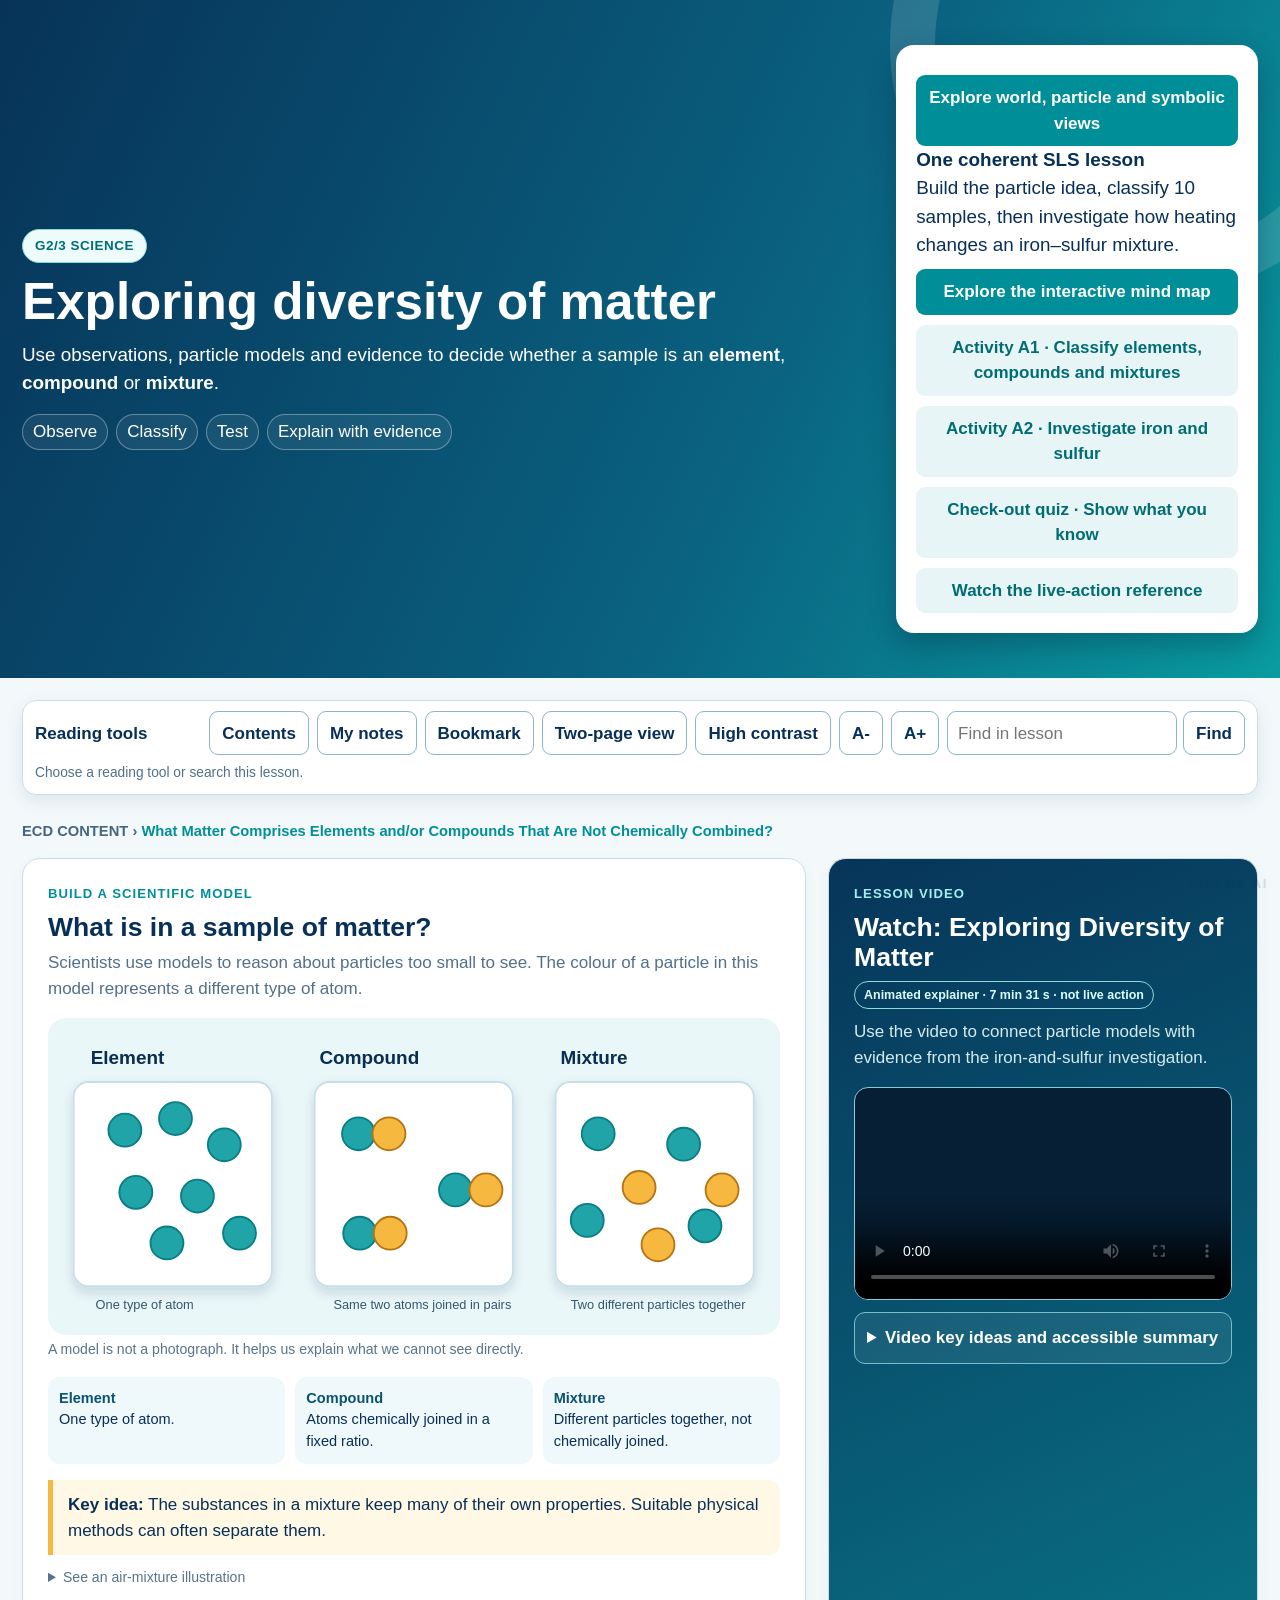
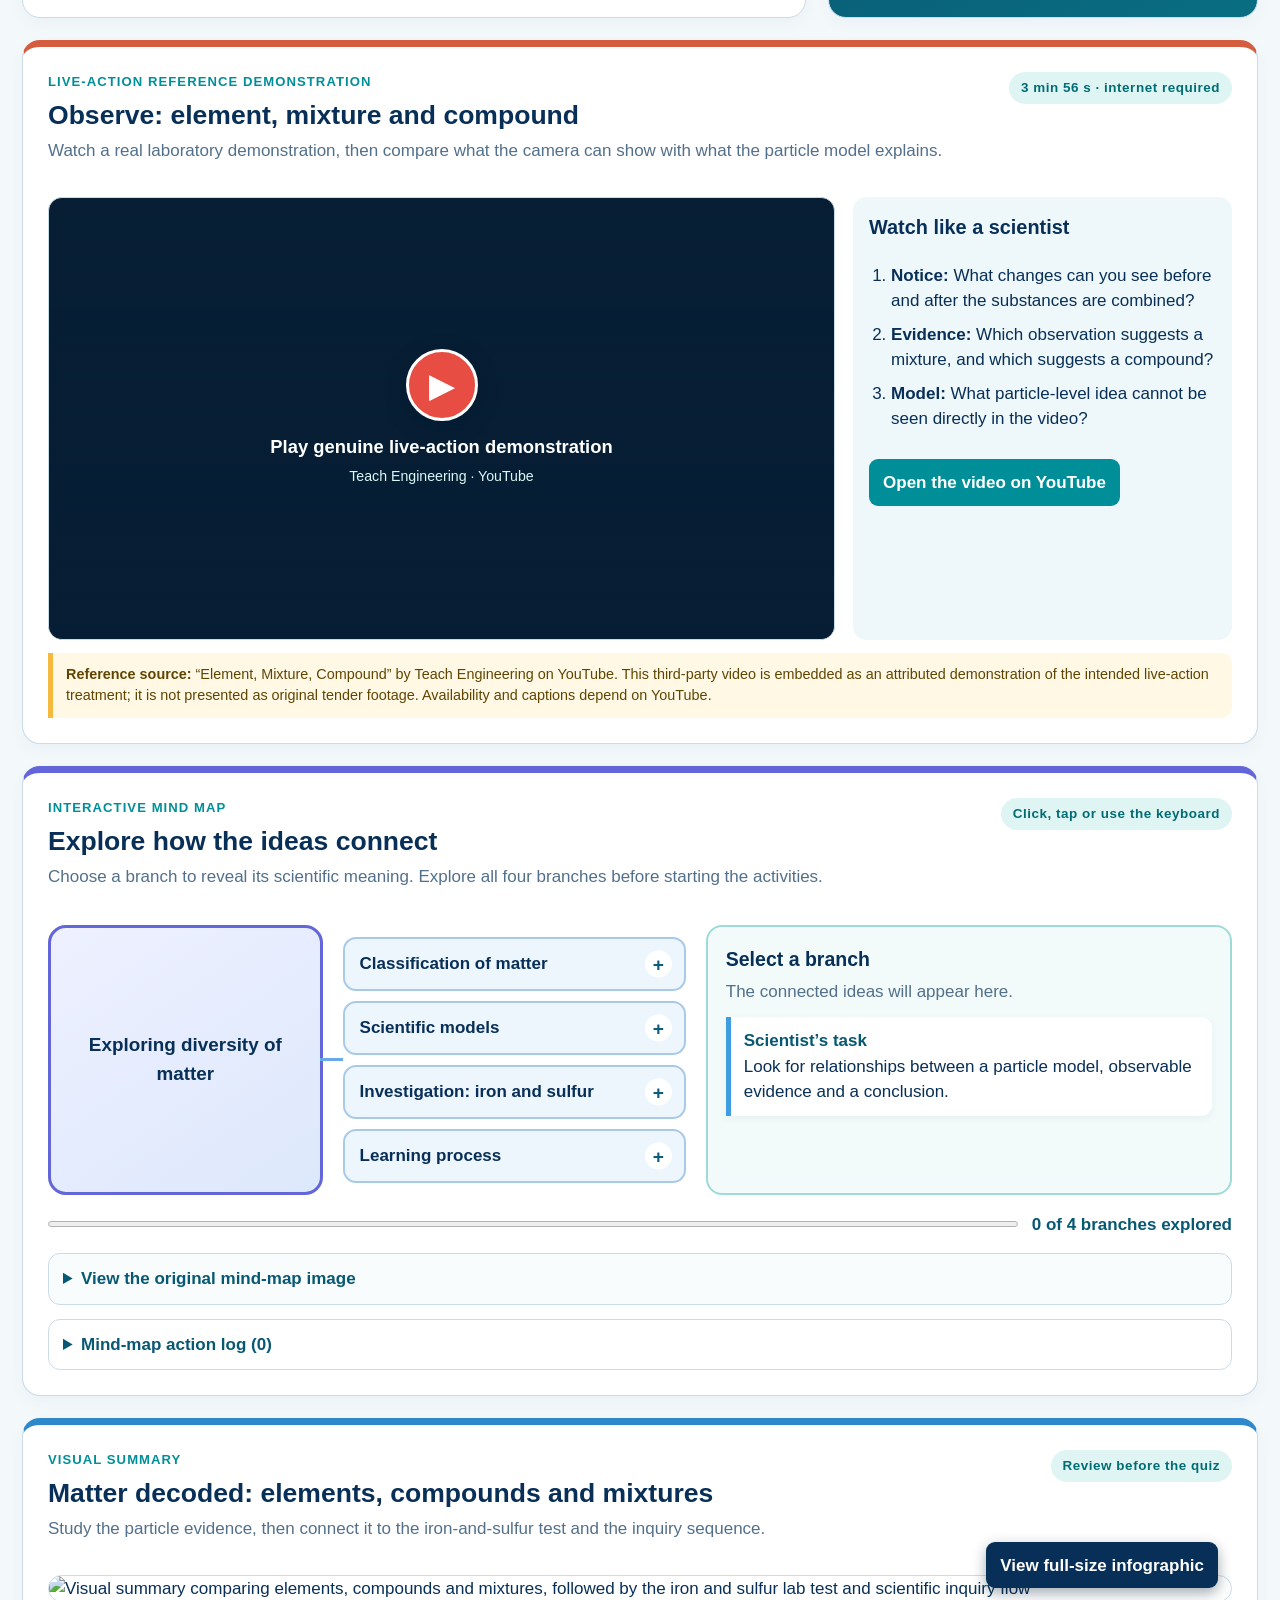
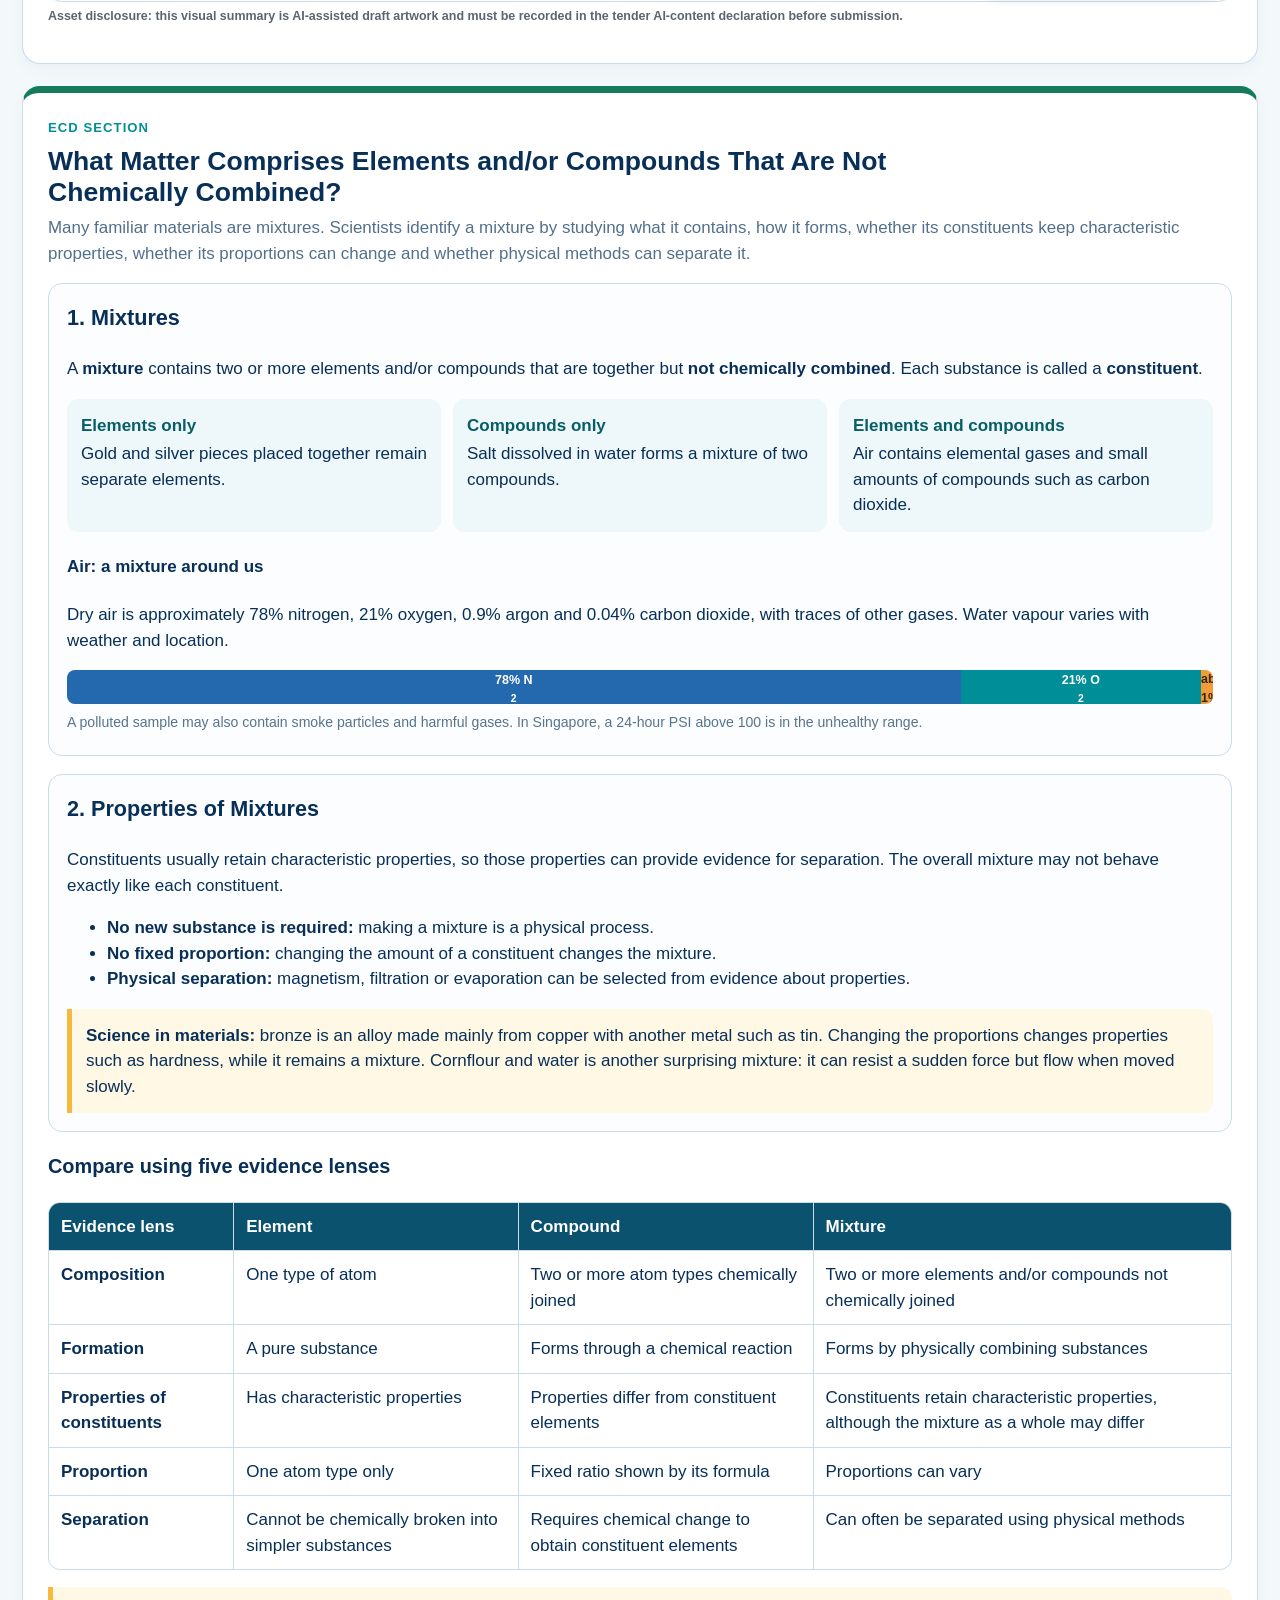
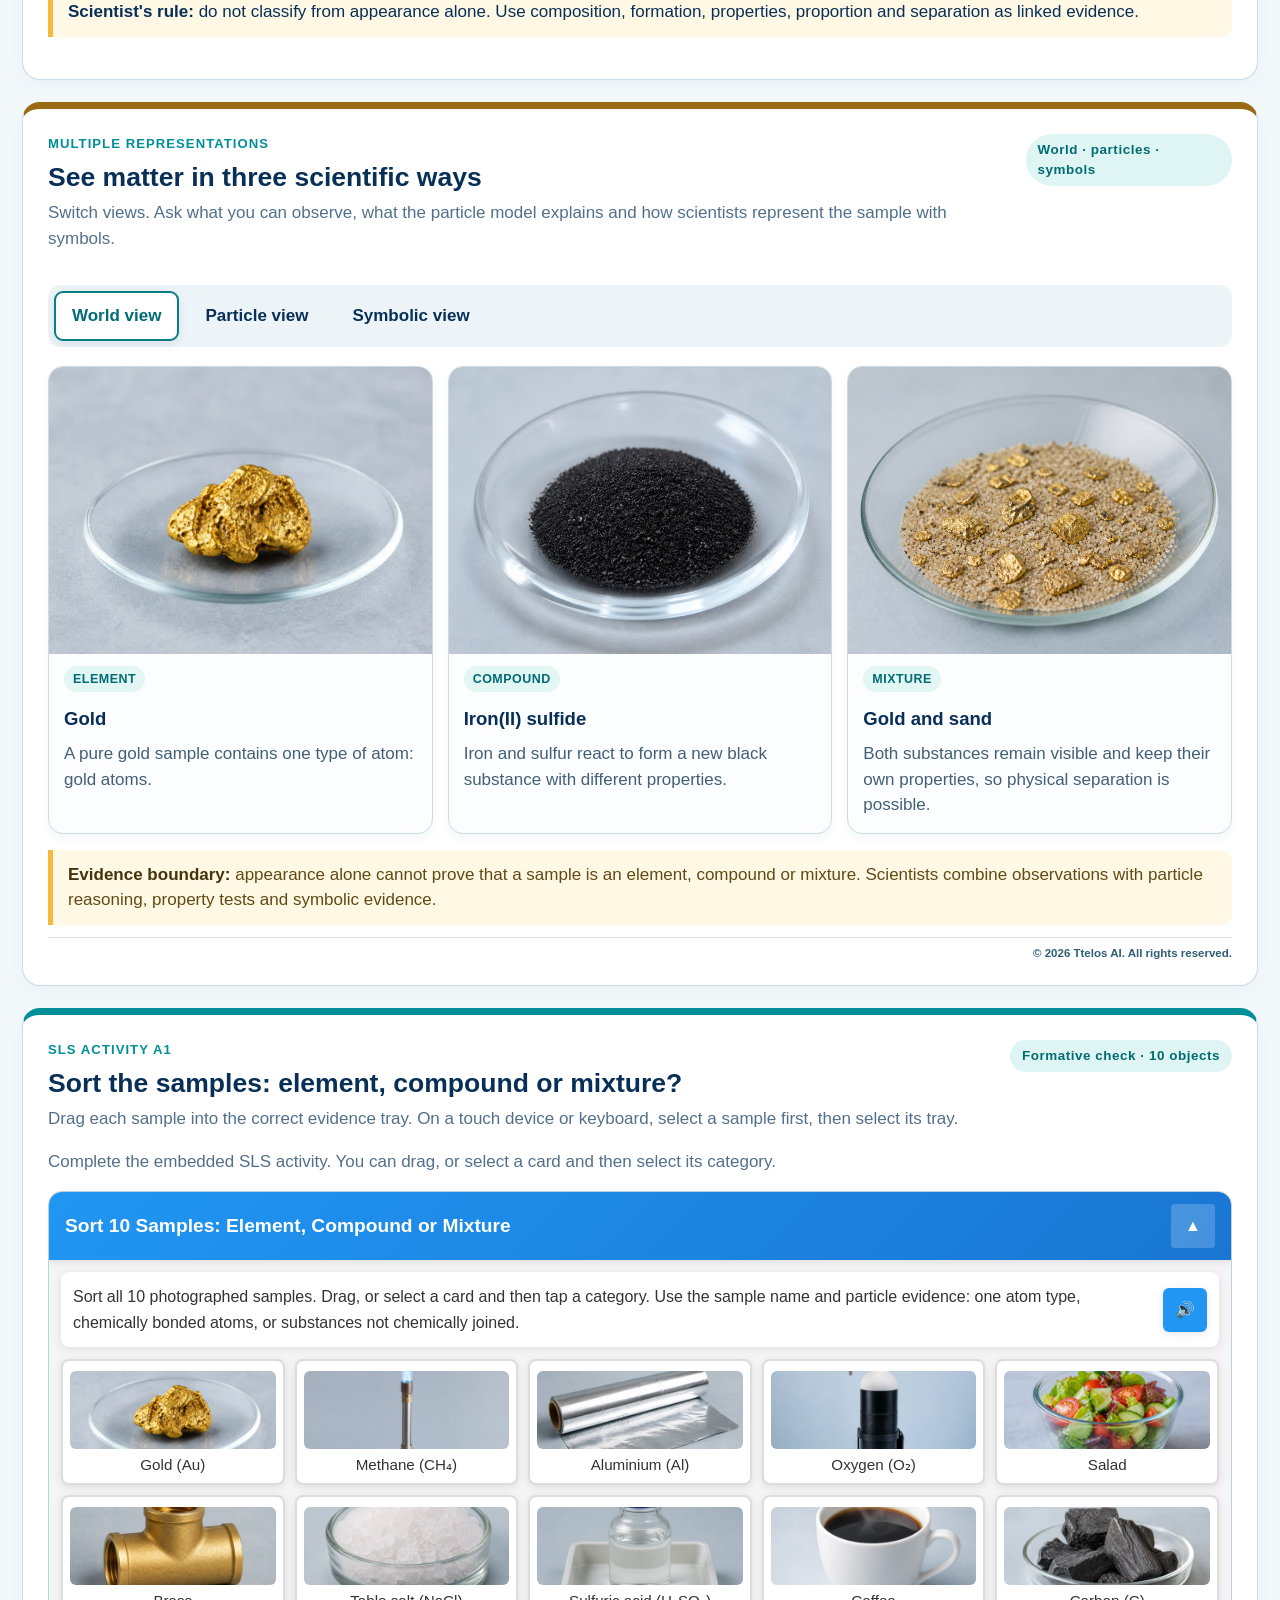
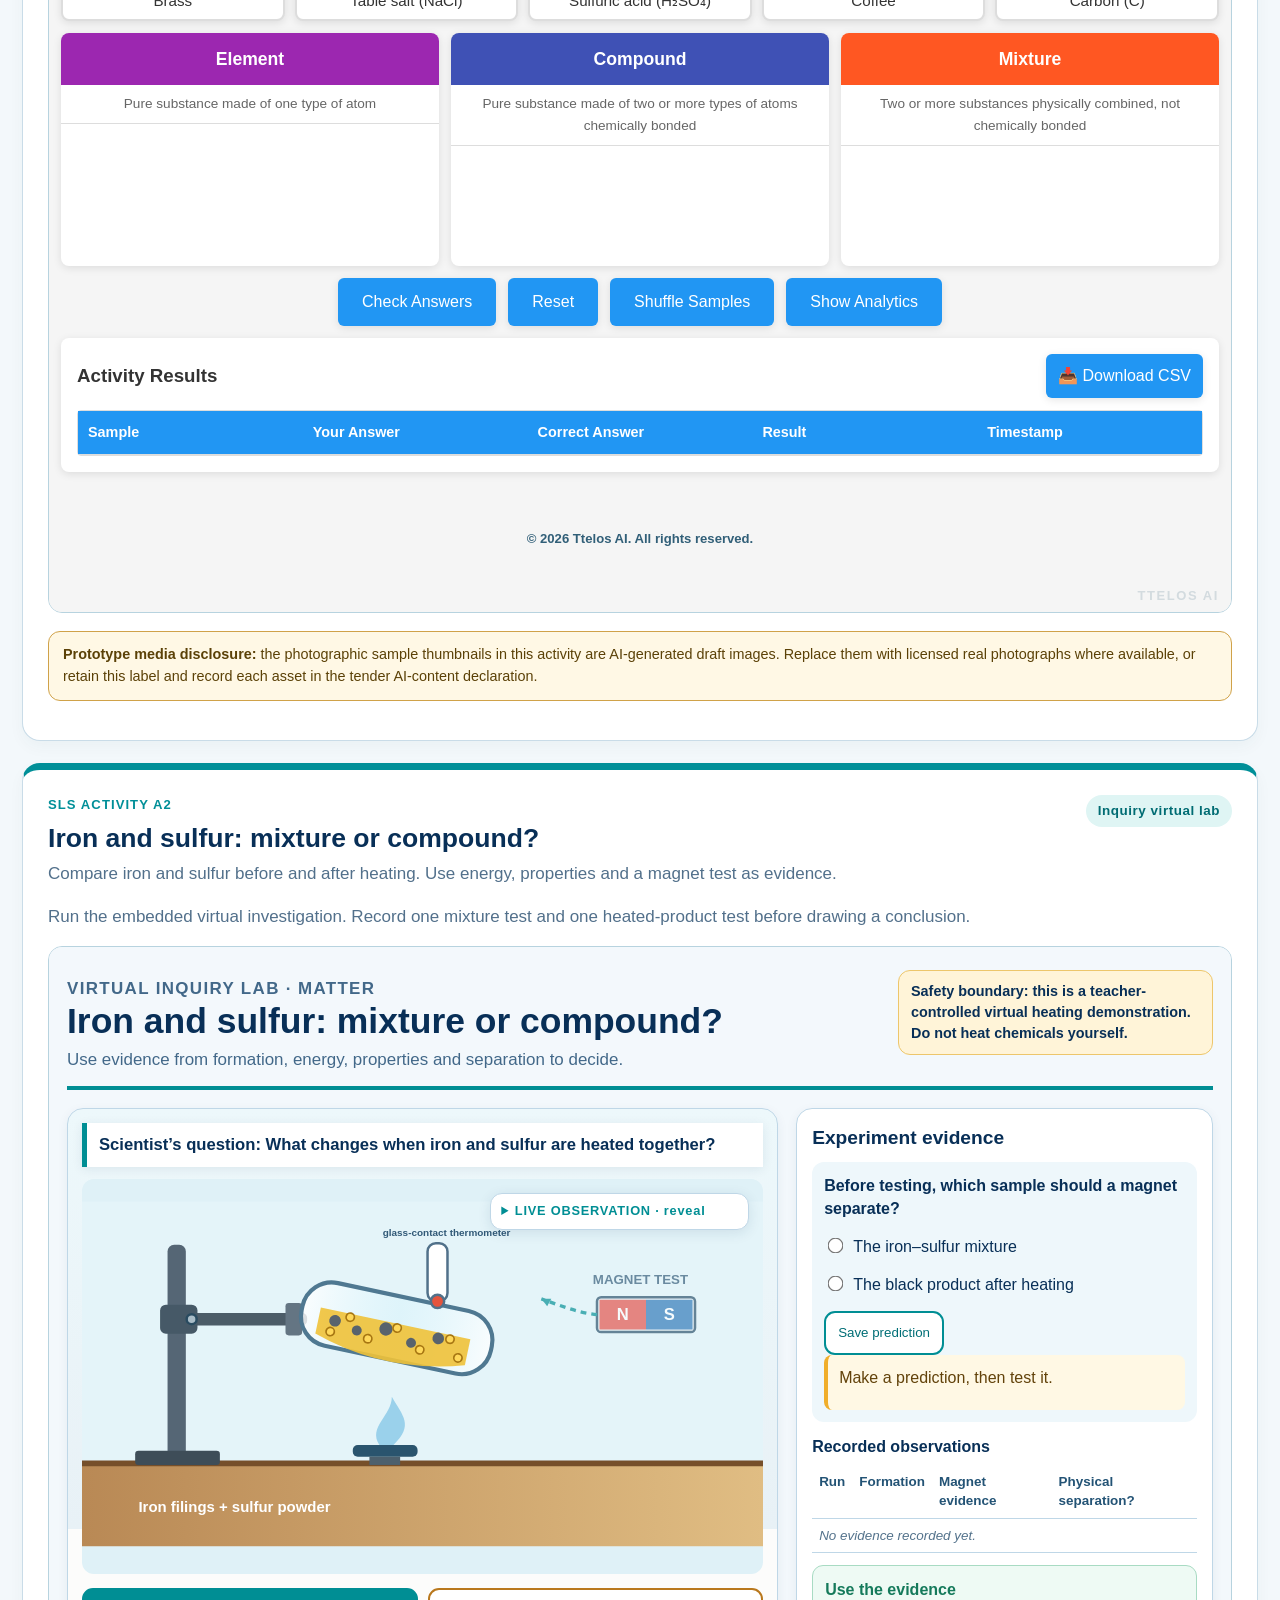
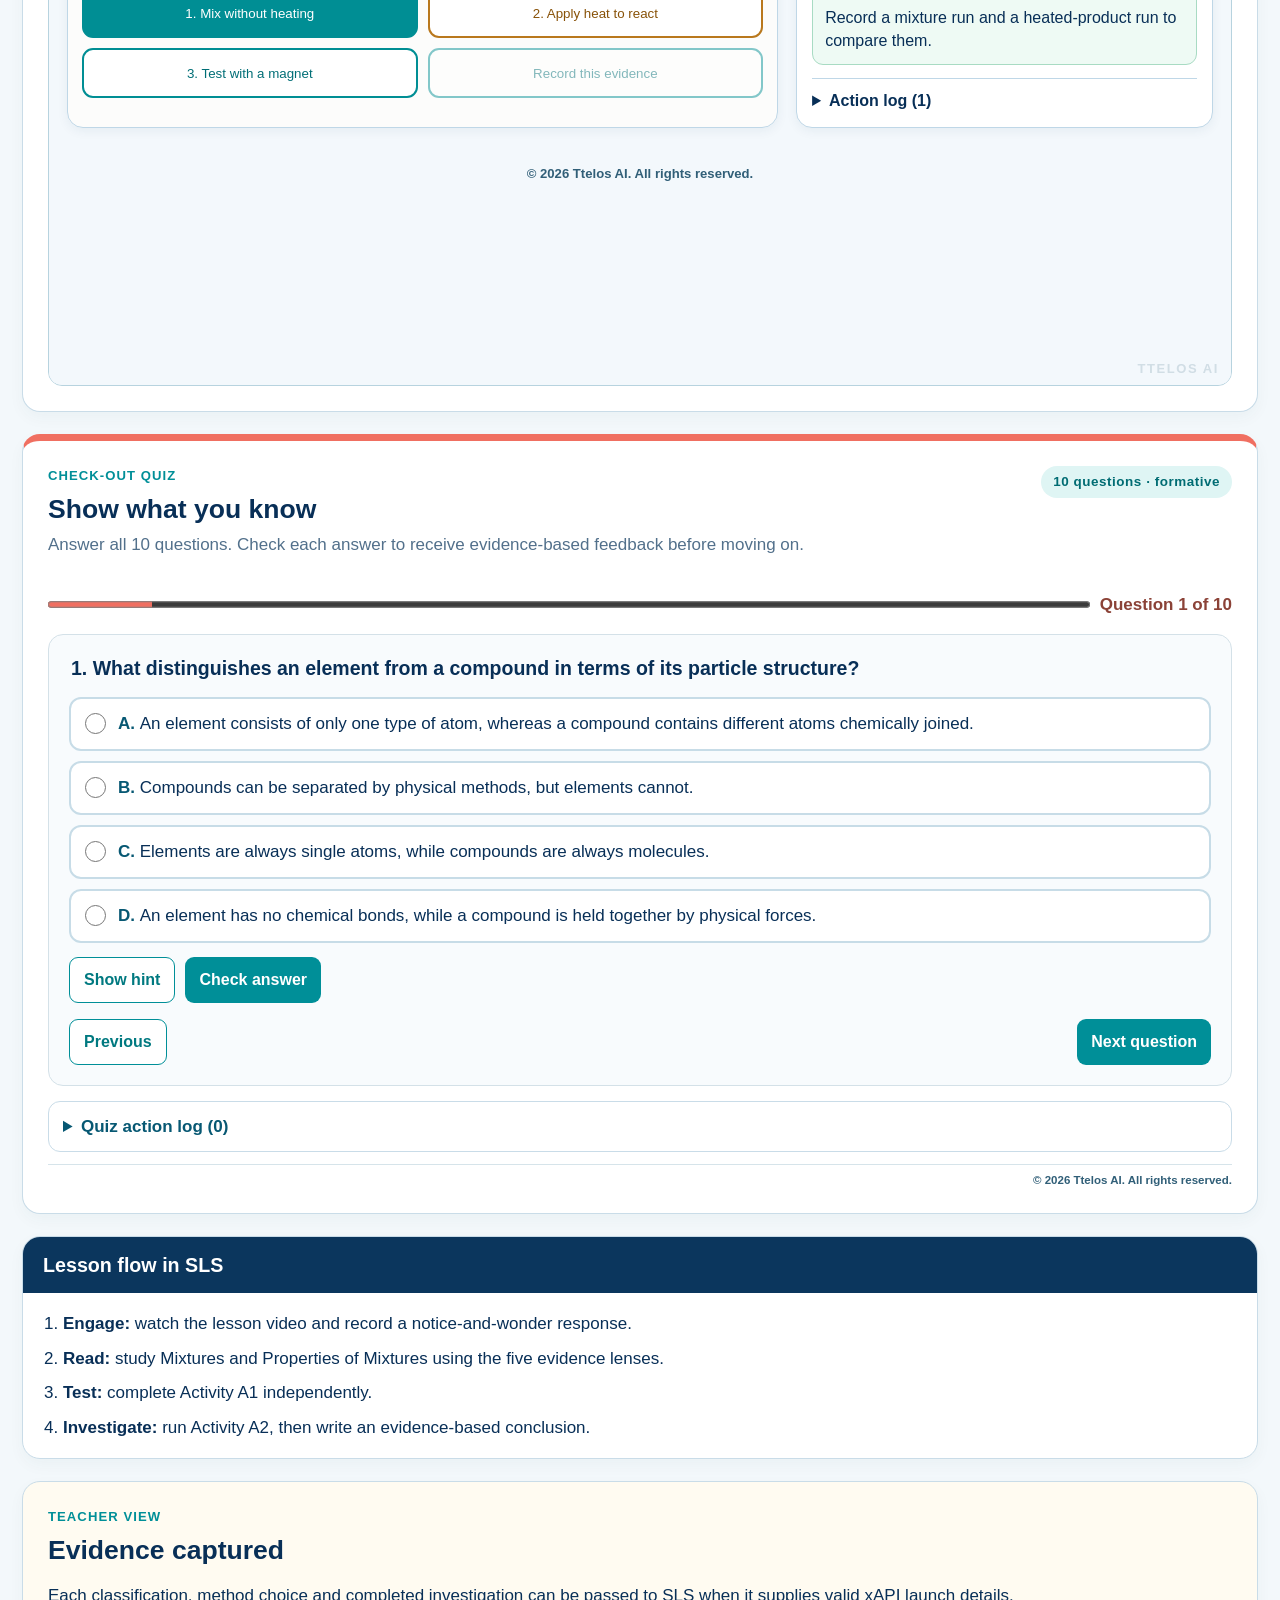
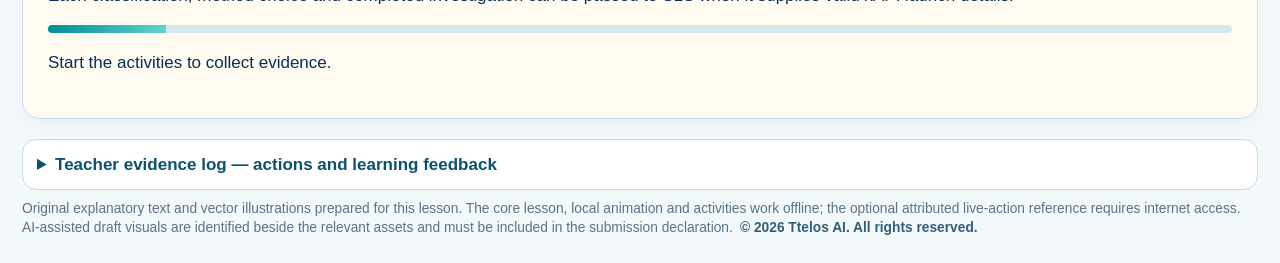
==== commit b8859e68: "Add compact copyright notices to Matter lesson" ====
--- a/02TextbookLedLowerSecScience/tender_mockup/matter_chemical_properties/index.html
+++ b/02TextbookLedLowerSecScience/tender_mockup/matter_chemical_properties/index.html
@@ -2,7 +2,7 @@
 <html lang="en"><head><meta charset="utf-8"><meta name="viewport" content="width=device-width,initial-scale=1"><link rel="icon" href="data:,"><title>Exploring Diversity of Matter | G2/3 Science</title>
 <style>
 :root{--ink:#082f57;--muted:#52708b;--teal:#008f98;--aqua:#dff5f4;--coral:#f06f61;--sun:#f7b83e;--line:#c9dce8;--navy:#0b365d;--wash:#f3f8fb}*{box-sizing:border-box}body{margin:0;background:var(--wash);color:var(--ink);font:17px/1.5 Arial,Helvetica,sans-serif}.shell{max-width:1280px;margin:auto;padding:22px}.tag,.pill{display:inline-block;border-radius:99px;padding:6px 12px;font-size:.84rem;font-weight:800;letter-spacing:.04em}.tag{color:#006d75;background:#edfbfa;border:1px solid #86d6d3}.pill{background:var(--aqua);color:#006c73}.hero{position:relative;overflow:hidden;padding:45px max(22px,calc((100% - 1236px)/2));background:linear-gradient(115deg,#073358,#0a6180 58%,#099ca1);color:#fff}.hero:after{content:"";position:absolute;width:420px;height:420px;border:45px solid #fff2;border-radius:50%;right:-120px;top:-210px}.hero-grid{position:relative;z-index:1;display:grid;grid-template-columns:1.4fr .6fr;gap:30px;align-items:center}.hero h1{font-size:clamp(2rem,4vw,3.4rem);line-height:1.05;margin:12px 0}.hero p{font-size:1.18rem;margin:0}.hero-card{color:var(--ink);background:#fff;border-radius:18px;padding:20px;box-shadow:0 12px 30px #001c3350}.hero-card strong{font-size:1.18rem}.hero-card a{display:block;text-align:center;margin-top:10px;padding:10px;border-radius:9px;background:var(--teal);color:#fff;text-decoration:none;font-weight:700}.hero-card a+ a{background:#e8f5f6;color:#006c73}.outcomes{display:flex;flex-wrap:wrap;gap:8px;margin-top:17px}.outcomes span{border:1px solid #fff5;border-radius:99px;padding:4px 10px;background:#fff1}.ribbon{font-size:.92rem;color:#456680;font-weight:700;margin:25px 0 16px}.ribbon b{color:var(--teal)}.grid{display:grid;grid-template-columns:1.55fr .85fr;gap:22px}.card{background:#fff;border:1px solid var(--line);border-radius:18px;padding:25px;box-shadow:0 6px 16px #1b40570a}.card h2{margin:0 0 8px;font-size:1.66rem;line-height:1.15}.eyebrow{margin:0 0 8px;color:var(--teal);font-size:.82rem;font-weight:800;letter-spacing:.08em}.lede{color:var(--muted);margin-top:0}.visual{display:block;width:100%;border-radius:13px;margin:16px 0 4px}.caption{color:#58748b;font-size:.88rem;margin:4px 0}.key-ideas{display:grid;grid-template-columns:repeat(3,1fr);gap:10px;margin:16px 0}.key-ideas div{padding:11px;border-radius:12px;background:#eff8fb;font-size:.91rem}.key-ideas b{display:block;color:#0b526f}.science-note{border-left:5px solid var(--sun);padding:12px 15px;background:#fff8e5;border-radius:0 11px 11px 0}.media{color:#fff;background:linear-gradient(155deg,#07355a,#096e82)}.media h2{color:#fff}.video-stage{min-height:230px;position:relative;overflow:hidden;border-radius:14px;background:linear-gradient(150deg,#0b6381,#0a3a61);margin:16px 0}.video-stage:before{content:"";position:absolute;border:1px solid #b5eced55;border-radius:50%;width:290px;height:290px;right:-80px;top:-85px}.particle{position:absolute;border-radius:50%;box-shadow:0 3px 8px #001d32aa}.p1{width:37px;height:37px;background:#39c3c6;left:17%;top:38%}.p2{width:35px;height:35px;background:#f4bb48;left:31%;top:59%}.p3{width:39px;height:39px;background:#f17466;left:49%;top:29%}.p4{width:33px;height:33px;background:#39c3c6;left:66%;top:55%}.p5{width:28px;height:28px;background:#f4bb48;left:75%;top:25%}.bond{position:absolute;height:8px;background:#d9f4ef;border-radius:9px;left:46%;top:41%;width:82px;transform:rotate(34deg)}.playing .p1{animation:d1 4.5s ease-in-out infinite}.playing .p2{animation:d2 4s ease-in-out infinite}.playing .p3{animation:d3 5s ease-in-out infinite}.playing .p4{animation:d4 4.4s ease-in-out infinite}.playing .p5{animation:d5 4.8s ease-in-out infinite}@keyframes d1{50%{transform:translate(72px,-24px)}}@keyframes d2{50%{transform:translate(-42px,-58px)}}@keyframes d3{50%{transform:translate(45px,56px)}}@keyframes d4{50%{transform:translate(-68px,23px)}}@keyframes d5{50%{transform:translate(-40px,62px)}}.video-copy{position:absolute;bottom:17px;left:18px;max-width:75%;font-weight:700}.btn{border:0;border-radius:9px;padding:11px 14px;background:var(--teal);color:#fff;font-size:1rem;font-weight:700;cursor:pointer}.btn:hover,.btn:focus{background:#007980}.small{color:#d4ebef;margin-left:9px}.activity{margin-top:22px;border-top:7px solid var(--teal)}.activity-top{display:flex;justify-content:space-between;gap:12px;align-items:start}.activity-label{white-space:nowrap}.task{background:#f1f7fa;border-radius:13px;padding:14px;margin:16px 0}.sort-layout{display:grid;grid-template-columns:1.1fr .9fr;gap:18px}.sample-bank{display:grid;grid-template-columns:repeat(2,1fr);gap:9px}.sample{min-height:86px;border:2px solid var(--line);border-radius:12px;background:#fff;text-align:left;padding:10px;cursor:grab;color:var(--ink);touch-action:manipulation}.sample:focus,.sample.selected{outline:3px solid #9cddd9;border-color:var(--teal)}.sample[aria-pressed=true]{border-color:var(--teal);box-shadow:inset 0 0 0 2px #b8efec}.sample strong,.sample span{display:block}.sample span{font-size:.82rem;color:#5a7186;margin-top:3px}.dropzones{display:grid;gap:10px}.dropzone{min-height:118px;border:2px dashed #82b9c4;border-radius:13px;padding:10px;background:#f8fcfd;cursor:pointer}.dropzone:focus,.dropzone.over{outline:3px solid #9cddd9;border-color:var(--teal);background:#eafaf9}.dropzone h3{font-size:1rem;margin:0 0 5px}.dropzone p{font-size:.82rem;color:#52708b;margin:0}.placed{display:inline-block;margin:4px 4px 0 0;padding:3px 7px;border-radius:7px;background:#dff5f4;color:#075e66;font-size:.78rem;font-weight:700}.sort-actions{display:flex;gap:9px;flex-wrap:wrap;margin-top:14px}.secondary{background:#fff;color:#007980;border:1px solid var(--teal)}.feedback{min-height:32px;margin:11px 0 0;font-weight:700;color:#006c73}.lab-layout{display:grid;grid-template-columns:1.12fr .88fr;gap:18px;align-items:start}.bench{position:relative;min-height:360px;overflow:hidden;border-radius:15px;background:linear-gradient(#eaf7fb 0 61%,#e3c596 61% 65%,#a96f3f 65%);border:1px solid #b9d5df}.bench-title{padding:16px 18px;font-weight:800;font-size:1.18rem}.tray{position:absolute;left:14%;bottom:58px;width:52%;height:88px;border:7px solid #205d79;border-radius:50%;background:#d9edf2;transform:perspective(240px) rotateX(45deg)}.bits{position:absolute;left:25%;bottom:86px;width:38%;height:54px}.filing,.aluminium,.salt{position:absolute}.filing{width:10px;height:10px;border-radius:50%;background:#384e5f}.aluminium{width:18px;height:8px;background:#bccbd2;transform:rotate(35deg)}.salt{width:7px;height:7px;border-radius:50%;background:#fff}.b1{left:5%;top:50%}.b2{left:20%;top:20%}.b3{left:35%;top:59%}.b4{left:48%;top:14%}.b5{left:65%;top:40%}.b6{left:82%;top:10%}.tool-shelf{position:absolute;right:5%;top:75px;width:28%;display:grid;gap:9px}.tool{border:1px solid #b4ccd8;border-radius:10px;background:#fff;color:var(--ink);font-weight:700;text-align:left;padding:9px;cursor:pointer}.tool:disabled{opacity:.45;cursor:not-allowed}.tool.active{border-color:var(--teal);background:#e2f7f5}.magnet{position:absolute;left:60%;top:137px;width:66px;height:76px;border:14px solid #e64c48;border-bottom:0;border-radius:38px 38px 0 0;opacity:0;transition:.3s}.magnet:after{content:"";position:absolute;width:67px;height:13px;background:#245b80;top:-14px;left:-14px}.beaker{position:absolute;left:28%;bottom:64px;width:92px;height:104px;border:5px solid #4a85a7;border-top:0;border-radius:0 0 20px 20px;opacity:0}.water{position:absolute;bottom:0;width:100%;height:56%;background:#69c7df88}.dish{position:absolute;left:29%;bottom:70px;width:95px;height:38px;border:5px solid #8c6b3e;border-radius:50%;background:#f7f0dd;opacity:0}.heat{position:absolute;left:33%;bottom:28px;color:#e45735;font-size:38px;opacity:0}.stage-1 .magnet,.stage-2 .beaker,.stage-3 .dish,.stage-3 .heat{opacity:1}.stage-1 .filing{opacity:.16}.stage-2 .salt{opacity:.15}.stage-3 .salt{opacity:0}.lab-status{padding:13px;background:#fff8e5;border-radius:12px;color:#6e4a00;min-height:80px}.observations{margin-top:12px;border-collapse:collapse;width:100%;font-size:.88rem}.observations th,.observations td{border-bottom:1px solid #d3e1e8;padding:7px;text-align:left}.observations th{color:#0b526f}.sidebar{display:grid;gap:22px;margin-top:22px}.plan{padding:0;overflow:hidden}.plan h2{background:var(--navy);color:#fff;padding:17px 20px;margin:0;font-size:1.23rem}.plan ol{margin:18px 20px;padding-left:20px}.plan li{margin:9px 0}.evidence{background:#fffbf1}.meter{height:8px;background:#d5e8ee;border-radius:9px;overflow:hidden}.meter i{display:block;height:100%;width:10%;background:linear-gradient(90deg,var(--teal),#63d3ce);transition:width .2s}.footer{font-size:.86rem;color:#58738a;padding:22px 0 5px}@media(max-width:920px){.hero-grid,.grid,.sort-layout,.lab-layout{grid-template-columns:1fr}.hero{padding-top:32px}.key-ideas{grid-template-columns:1fr}}@media(max-width:520px){.shell{padding:14px}.hero{padding:27px 14px}.sample-bank{grid-template-columns:1fr}.card{padding:17px}.activity-top{display:block}.activity-label{display:inline-block;margin-top:9px}.tool-shelf{width:33%;right:3%}.tool{font-size:.76rem}}
-.sample.dragging{opacity:.62;transform:scale(1.02);box-shadow:0 9px 18px #07405a42}.touch-ghost{position:fixed;z-index:99;pointer-events:none;opacity:.85;transform:translate(-50%,-55%) rotate(-2deg);width:min(210px,60vw);padding:10px;border-radius:12px;background:#fff;border:3px solid var(--teal);box-shadow:0 14px 30px #07355a55;font-weight:700}.tip{position:fixed;z-index:101;right:18px;bottom:18px;max-width:min(420px,calc(100vw - 36px));padding:14px 48px 14px 15px;border:2px solid var(--teal);border-radius:14px;background:#edfbfa;color:#073f5c;box-shadow:0 10px 26px #07355a35;font-weight:700}.tip.bad{border-color:#b85143;background:#fff0ed}.tip button{position:absolute;right:7px;top:7px;width:34px;height:34px;border:0;border-radius:8px;background:#fff;color:#073f5c;font-weight:800;cursor:pointer}.support{display:flex;gap:10px;align-items:center;flex-wrap:wrap;margin:14px 0}.support button{min-height:44px}.hint{display:none;border-left:5px solid var(--sun);background:#fff8e5;padding:12px 14px;border-radius:0 12px 12px 0;color:#6e4a00}.hint.open{display:block}.action-log{margin-top:20px;border:1px solid var(--line);border-radius:14px;background:#fff}.action-log summary{cursor:pointer;min-height:48px;padding:12px 14px;font-weight:800;color:#0b526f}.log-head{display:flex;justify-content:space-between;align-items:center;gap:8px;padding:0 12px 9px}.log-head button{min-height:38px;border:1px solid var(--teal);border-radius:8px;background:#fff;color:#007980;font-weight:700;cursor:pointer}.log-list{max-height:180px;overflow:auto;margin:0;padding:0 14px 12px;list-style:none;font-size:.88rem}.log-list li{border-top:1px solid #dce8ee;padding:7px 0}.log-list time{font-weight:800;color:#008f98;margin-right:6px}.placed.correct{background:#dff5e7;color:#17633a}.placed.incorrect{background:#fff0ed;color:#8a4137}.dropzone.over{box-shadow:inset 0 0 0 4px #70d5cf}.tool:active,.btn:active,.sample:active,.dropzone:active{transform:scale(.98)}.ttelos-watermark{position:fixed;right:12px;bottom:10px;z-index:90;pointer-events:none;user-select:none;color:#073f5c;opacity:.14;font:800 13px/1 Arial,sans-serif;letter-spacing:.12em;text-transform:uppercase}.footer .copyright{display:block;margin-top:8px;font-weight:800;color:#315f78}@media(min-width:1024px){.btn,.tool,.sample,.dropzone{min-height:50px}.sort-actions .btn{min-height:52px}}@media(hover:none) and (pointer:coarse){.sample{touch-action:none}.dropzone{min-height:128px}.tool,.btn{padding:13px 16px}}@media(prefers-reduced-motion:reduce){*,*:before,*:after{animation-duration:.01ms!important;animation-iteration-count:1!important;transition-duration:.01ms!important;scroll-behavior:auto!important}}@media print{.ttelos-watermark{position:fixed;opacity:.12}}</style></head><body><div class="ttelos-watermark" aria-hidden="true">Ttelos AI</div>
+.sample.dragging{opacity:.62;transform:scale(1.02);box-shadow:0 9px 18px #07405a42}.touch-ghost{position:fixed;z-index:99;pointer-events:none;opacity:.85;transform:translate(-50%,-55%) rotate(-2deg);width:min(210px,60vw);padding:10px;border-radius:12px;background:#fff;border:3px solid var(--teal);box-shadow:0 14px 30px #07355a55;font-weight:700}.tip{position:fixed;z-index:101;right:18px;bottom:18px;max-width:min(420px,calc(100vw - 36px));padding:14px 48px 14px 15px;border:2px solid var(--teal);border-radius:14px;background:#edfbfa;color:#073f5c;box-shadow:0 10px 26px #07355a35;font-weight:700}.tip.bad{border-color:#b85143;background:#fff0ed}.tip button{position:absolute;right:7px;top:7px;width:34px;height:34px;border:0;border-radius:8px;background:#fff;color:#073f5c;font-weight:800;cursor:pointer}.support{display:flex;gap:10px;align-items:center;flex-wrap:wrap;margin:14px 0}.support button{min-height:44px}.hint{display:none;border-left:5px solid var(--sun);background:#fff8e5;padding:12px 14px;border-radius:0 12px 12px 0;color:#6e4a00}.hint.open{display:block}.action-log{margin-top:20px;border:1px solid var(--line);border-radius:14px;background:#fff}.action-log summary{cursor:pointer;min-height:48px;padding:12px 14px;font-weight:800;color:#0b526f}.log-head{display:flex;justify-content:space-between;align-items:center;gap:8px;padding:0 12px 9px}.log-head button{min-height:38px;border:1px solid var(--teal);border-radius:8px;background:#fff;color:#007980;font-weight:700;cursor:pointer}.log-list{max-height:180px;overflow:auto;margin:0;padding:0 14px 12px;list-style:none;font-size:.88rem}.log-list li{border-top:1px solid #dce8ee;padding:7px 0}.log-list time{font-weight:800;color:#008f98;margin-right:6px}.placed.correct{background:#dff5e7;color:#17633a}.placed.incorrect{background:#fff0ed;color:#8a4137}.dropzone.over{box-shadow:inset 0 0 0 4px #70d5cf}.tool:active,.btn:active,.sample:active,.dropzone:active{transform:scale(.98)}.ttelos-watermark{position:fixed;right:12px;bottom:10px;z-index:90;pointer-events:none;user-select:none;color:#073f5c;opacity:.14;font:800 13px/1 Arial,sans-serif;letter-spacing:.12em;text-transform:uppercase}.resource-copyright{margin:12px 0 0;padding-top:8px;border-top:1px solid #d6e4ea;color:#315f78;font-size:.72rem;font-weight:800;line-height:1.25;text-align:right}.footer{grid-column:1/-1;padding:10px 0 4px;line-height:1.35}.footer .copyright{display:inline;margin-left:.45rem;font-weight:800;color:#315f78}@media(min-width:1024px){.btn,.tool,.sample,.dropzone{min-height:50px}.sort-actions .btn{min-height:52px}}@media(hover:none) and (pointer:coarse){.sample{touch-action:none}.dropzone{min-height:128px}.tool,.btn{padding:13px 16px}}@media(prefers-reduced-motion:reduce){*,*:before,*:after{animation-duration:.01ms!important;animation-iteration-count:1!important;transition-duration:.01ms!important;scroll-behavior:auto!important}}@media print{.ttelos-watermark{position:fixed;opacity:.12}}</style></head><body><div class="ttelos-watermark" aria-hidden="true">Ttelos AI</div>
 <header class="hero"><div class="hero-grid"><div><span class="tag">G2/3 SCIENCE</span><h1>Exploring diversity of matter</h1><p>Use observations, particle models and evidence to decide whether a sample is an <b>element</b>, <b>compound</b> or <b>mixture</b>.</p><div class="outcomes"><span>Observe</span><span>Classify</span><span>Test</span><span>Explain with evidence</span></div></div><aside class="hero-card"><strong>One coherent SLS lesson</strong><p>Build the particle idea, classify 10 samples, then investigate how heating changes an iron–sulfur mixture.</p><a href="#a1">Activity A1 · Classify elements, compounds and mixtures</a><a href="#a2">Activity A2 · Investigate iron and sulfur</a></aside></div></header>
 <main class="shell"><p class="ribbon">ECD CONTENT › <b>What Matter Comprises Elements and/or Compounds That Are Not Chemically Combined?</b></p><div class="grid"><section class="card"><p class="eyebrow">BUILD A SCIENTIFIC MODEL</p><h2>What is in a sample of matter?</h2><p class="lede">Scientists use models to reason about particles too small to see. The colour of a particle in this model represents a different type of atom.</p><img class="visual" src="assets/particle-model.svg" alt="Particle models comparing an element, a compound and a mixture"><p class="caption">A model is not a photograph. It helps us explain what we cannot see directly.</p><div class="key-ideas"><div><b>Element</b>One type of atom.</div><div><b>Compound</b>Atoms chemically joined in a fixed ratio.</div><div><b>Mixture</b>Different particles together, not chemically joined.</div></div><div class="science-note"><b>Key idea:</b> The substances in a mixture keep many of their own properties. Suitable physical methods can often separate them.</div></section><aside class="card media"><p class="eyebrow" style="color:#a5f0ec">PLAYABLE MEDIA OBJECT</p><h2>Watch: how a mixture works</h2><p class="lede" style="color:#d4ebef">A short captioned concept animation for classroom discussion.</p><div class="video-stage" id="videoStage" aria-live="polite"><span class="particle p1"></span><span class="particle p2"></span><span class="particle p3"></span><span class="particle p4"></span><span class="particle p5"></span><span class="bond"></span><div class="video-copy" id="videoCaption">Press play. Look for different particles in the same space.</div></div><button class="btn" id="playClip" aria-pressed="false">▶ Play concept animation</button><span class="small" id="clipTime">0:00 / 0:35</span></aside></div>
 <section class="card activity" id="a1"><div class="activity-top"><div><p class="eyebrow">SLS ACTIVITY A1</p><h2>Sort the samples: element, compound or mixture?</h2><p class="lede">Drag each sample into the correct evidence tray. On a touch device or keyboard, select a sample first, then select its tray.</p></div><span class="pill activity-label">Formative check · 10 objects</span></div><div class="task"><b>Scientist’s question:</b> Which samples contain particles that are not chemically joined?</div><div class="sort-layout"><div><h3 style="margin-top:0">Sample bank</h3><div class="sample-bank" id="sampleBank"></div></div><div><h3 style="margin-top:0">Evidence trays</h3><div class="dropzones"><div class="dropzone" data-zone="element" tabindex="0" role="button" aria-label="Element evidence tray"><h3>Element</h3><p>One type of atom</p><div id="elementPlaced"></div></div><div class="dropzone" data-zone="compound" tabindex="0" role="button" aria-label="Compound evidence tray"><h3>Compound</h3><p>Atoms chemically joined in a fixed ratio</p><div id="compoundPlaced"></div></div><div class="dropzone" data-zone="mixture" tabindex="0" role="button" aria-label="Mixture evidence tray"><h3>Mixture</h3><p>Different substances, not chemically joined</p><div id="mixturePlaced"></div></div></div></div></div><div class="sort-actions"><button class="btn" id="checkSort">Check my sorting</button><button class="btn secondary" id="resetSort">Reset</button></div><p class="feedback" id="a1Feedback">Sort all 10 samples, then check your evidence.</p></section>
@@ -58,7 +58,7 @@
   <div class="rep-panel" id="panel-world" role="tabpanel" aria-labelledby="tab-world"><div class="rep-cards"><article class="rep-card"><img class="rep-photo" src="assets/representations/gold-element.jpg" alt="Natural gold nugget in a laboratory watch glass"><span class="rep-label">ELEMENT</span><h3>Gold</h3><p>A pure gold sample contains one type of atom: gold atoms.</p></article><article class="rep-card"><img class="rep-photo" src="assets/representations/iron-sulfide-compound.jpg" alt="Uniform black iron(II) sulfide solid in a laboratory watch glass"><span class="rep-label">COMPOUND</span><h3>Iron(II) sulfide</h3><p>Iron and sulfur react to form a new black substance with different properties.</p></article><article class="rep-card"><img class="rep-photo" src="assets/representations/gold-sand-mixture.jpg" alt="Gold flakes and nuggets visibly mixed with tan sand in a laboratory watch glass"><span class="rep-label">MIXTURE</span><h3>Gold and sand</h3><p>Both substances remain visible and keep their own properties, so physical separation is possible.</p></article></div></div>
   <div class="rep-panel" id="panel-particle" role="tabpanel" aria-labelledby="tab-particle" hidden><div class="rep-cards"><article class="rep-card"><div class="particle-window" aria-label="Several identical unjoined gold atoms">${'<i class="rep-atom"></i>'.repeat(6)}</div><span class="rep-label">ELEMENT</span><h3>One atom type</h3><p>Every particle represents the same type of atom.</p></article><article class="rep-card"><div class="particle-window" aria-label="Iron and sulfur atoms joined in repeated pairs">${'<span class="rep-pair"><i class="rep-atom iron"></i><i class="rep-atom"></i></span>'.repeat(3)}</div><span class="rep-label">COMPOUND</span><h3>Different atoms joined</h3><p>Iron and sulfur atoms are chemically joined in a fixed ratio.</p></article><article class="rep-card"><div class="particle-window" aria-label="Gold particles and sand particles together but not joined"><i class="rep-atom"></i><i class="rep-atom sand"></i><i class="rep-atom sand"></i><i class="rep-atom"></i><i class="rep-atom sand"></i><i class="rep-atom"></i></div><span class="rep-label">MIXTURE</span><h3>Particles not joined</h3><p>Gold and sand particles share the same space but are not chemically joined.</p></article></div></div>
   <div class="rep-panel" id="panel-symbol" role="tabpanel" aria-labelledby="tab-symbol" hidden><div class="rep-cards"><article class="rep-card"><div class="symbol-stage"><div class="symbol-formula">Au<span class="symbol-note">one chemical symbol</span></div></div><span class="rep-label">ELEMENT</span><h3>Gold</h3><p>Au is the chemical symbol for the element gold.</p></article><article class="rep-card"><div class="symbol-stage"><div class="symbol-formula">Fe + S → FeS<span class="symbol-note">a chemical reaction forms a new compound</span></div></div><span class="rep-label">COMPOUND</span><h3>Iron(II) sulfide</h3><p>The arrow shows that iron and sulfur have reacted, producing FeS.</p></article><article class="rep-card"><div class="symbol-stage"><div class="symbol-formula">Au + SiO₂<span class="symbol-note">model sand as silicon dioxide; no reaction arrow</span></div></div><span class="rep-label">MIXTURE</span><h3>Gold and sand</h3><p>The plus sign lists substances present together; it does not show a chemical bond.</p></article></div></div>
-  <p class="rep-boundary"><strong>Evidence boundary:</strong> appearance alone cannot prove that a sample is an element, compound or mixture. Scientists combine observations with particle reasoning, property tests and symbolic evidence.</p>`;
+  <p class="rep-boundary"><strong>Evidence boundary:</strong> appearance alone cannot prove that a sample is an element, compound or mixture. Scientists combine observations with particle reasoning, property tests and symbolic evidence.</p><p class="resource-copyright">© 2026 Ttelos AI. All rights reserved.</p>`;
   const reading=document.getElementById('mixtures-reading'),grid=document.querySelector('.grid');if(reading)reading.after(section);else if(grid)grid.after(section);else document.querySelector('main')?.prepend(section);
   const tabs=[...section.querySelectorAll('[role="tab"]')],panels=[...section.querySelectorAll('[role="tabpanel"]')];
   const send=view=>{const params=new URLSearchParams(location.search);if(params.get('endpoint')&&params.get('auth')&&typeof window.storeState==='function'){try{window.storeState({verb:'changed matter representation',detail:{view},page:'matter_chemical_properties',component:'multiple_representations'})}catch(error){}}};
@@ -265,7 +265,7 @@
   ];
   const quiz=document.createElement('section');
   quiz.className='card checkout';quiz.id='checkout';quiz.setAttribute('aria-labelledby','checkoutTitle');
-  quiz.innerHTML='<div class="checkout-top"><div><p class="eyebrow">CHECK-OUT QUIZ</p><h2 id="checkoutTitle">Show what you know</h2><p class="lede">Answer all 10 questions. Check each answer to receive evidence-based feedback before moving on.</p></div><span class="pill">10 questions · formative</span></div><div class="quiz-progress-row"><progress id="quizProgress" max="10" value="1" aria-label="Quiz question progress"></progress><span id="quizProgressText">Question 1 of 10</span></div><div class="quiz-panel" id="quizPanel"><fieldset><legend id="quizQuestion"></legend><div class="quiz-options" id="quizOptions"></div></fieldset><div class="quiz-support"><button class="btn secondary" type="button" id="quizHint">Show hint</button><button class="btn" type="button" id="quizCheck">Check answer</button></div><div class="quiz-hint" id="quizHintText"></div><div class="quiz-feedback" id="quizFeedback" role="status" aria-live="polite"></div><div class="quiz-nav"><button class="btn secondary" type="button" id="quizPrevious">Previous</button><button class="btn" type="button" id="quizNext">Next question</button></div></div><div class="quiz-results" id="quizResults" aria-live="polite"></div><details class="quiz-log"><summary>Quiz action log (<span id="quizLogCount">0</span>)</summary><div class="quiz-log-head"><button type="button" id="clearQuizLog">Clear log</button></div><ol id="quizLog"><li>No quiz actions recorded yet.</li></ol></details>';
+  quiz.innerHTML='<div class="checkout-top"><div><p class="eyebrow">CHECK-OUT QUIZ</p><h2 id="checkoutTitle">Show what you know</h2><p class="lede">Answer all 10 questions. Check each answer to receive evidence-based feedback before moving on.</p></div><span class="pill">10 questions · formative</span></div><div class="quiz-progress-row"><progress id="quizProgress" max="10" value="1" aria-label="Quiz question progress"></progress><span id="quizProgressText">Question 1 of 10</span></div><div class="quiz-panel" id="quizPanel"><fieldset><legend id="quizQuestion"></legend><div class="quiz-options" id="quizOptions"></div></fieldset><div class="quiz-support"><button class="btn secondary" type="button" id="quizHint">Show hint</button><button class="btn" type="button" id="quizCheck">Check answer</button></div><div class="quiz-hint" id="quizHintText"></div><div class="quiz-feedback" id="quizFeedback" role="status" aria-live="polite"></div><div class="quiz-nav"><button class="btn secondary" type="button" id="quizPrevious">Previous</button><button class="btn" type="button" id="quizNext">Next question</button></div></div><div class="quiz-results" id="quizResults" aria-live="polite"></div><details class="quiz-log"><summary>Quiz action log (<span id="quizLogCount">0</span>)</summary><div class="quiz-log-head"><button type="button" id="clearQuizLog">Clear log</button></div><ol id="quizLog"><li>No quiz actions recorded yet.</li></ol></details><p class="resource-copyright">© 2026 Ttelos AI. All rights reserved.</p>';
   const a2=document.getElementById('a2');
   if(a2)a2.after(quiz);else document.querySelector('main')?.append(quiz);
   const heroCard=document.querySelector('.hero-card');
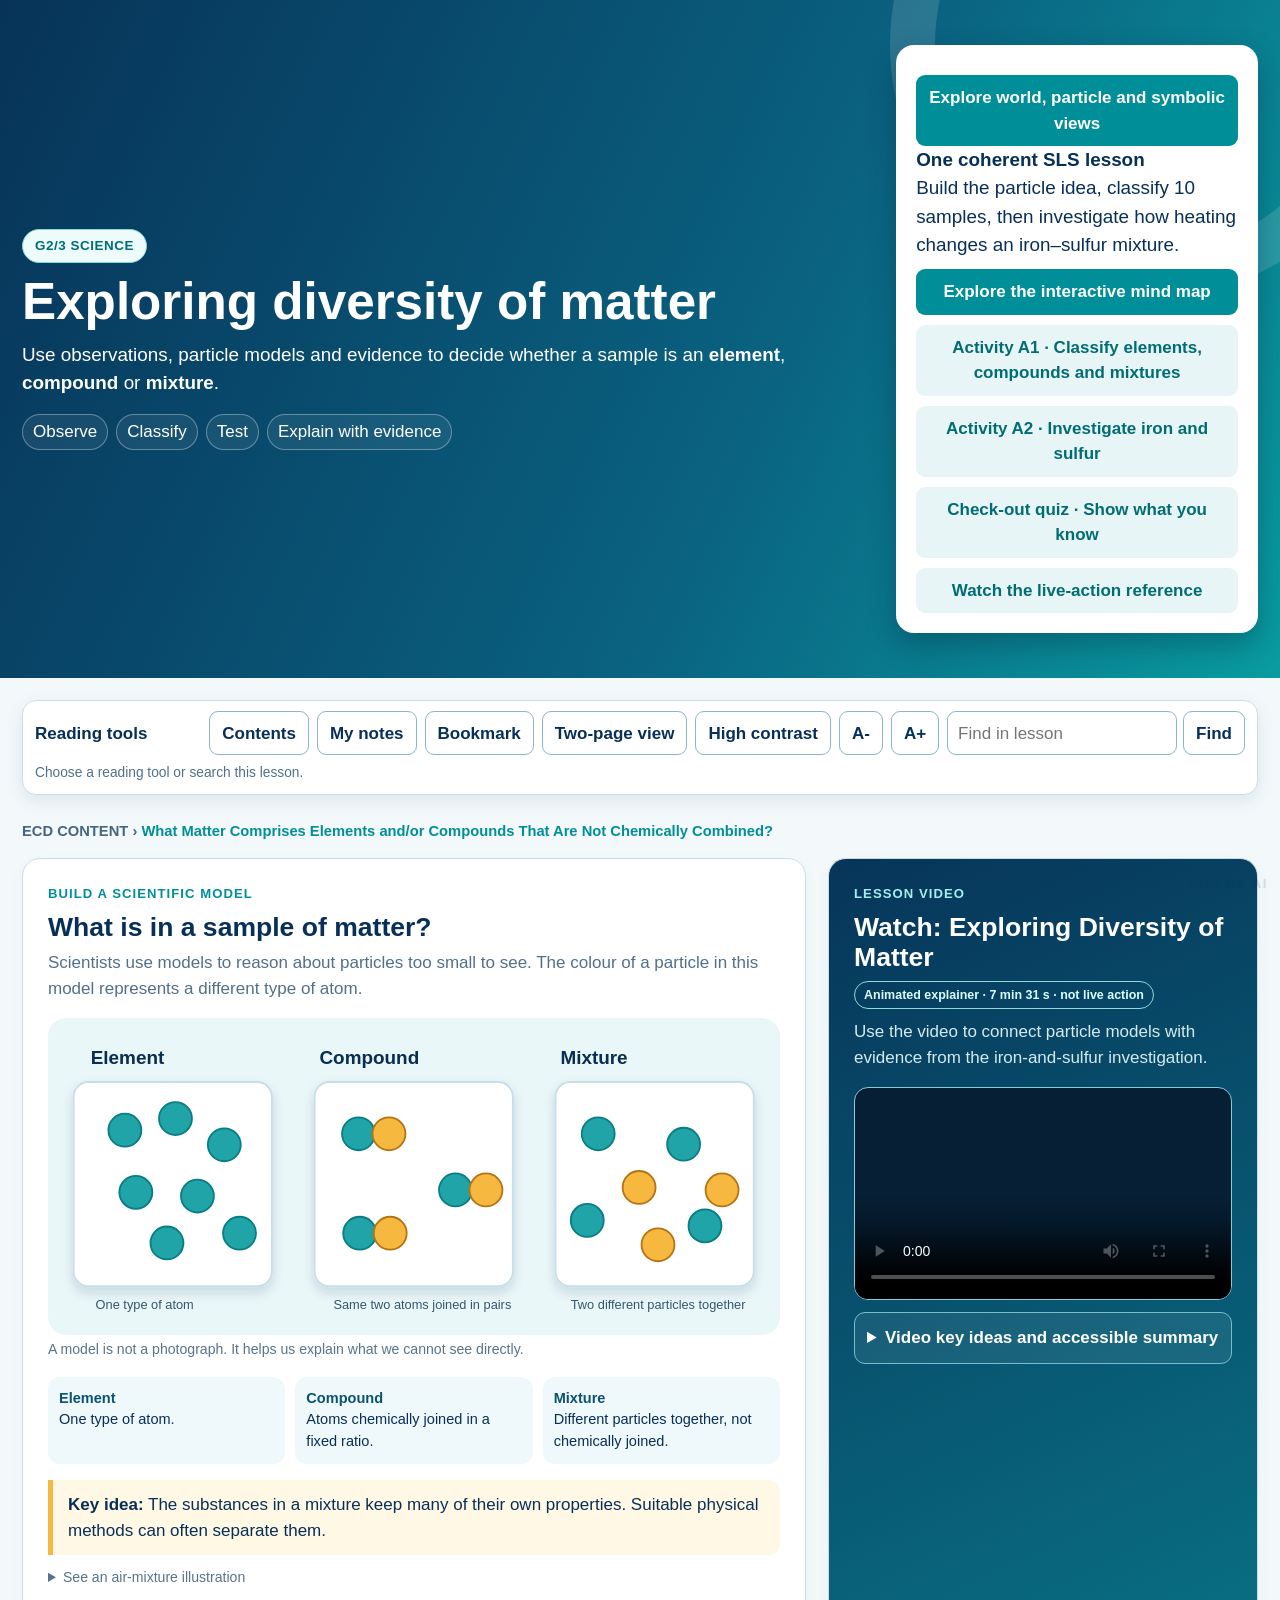
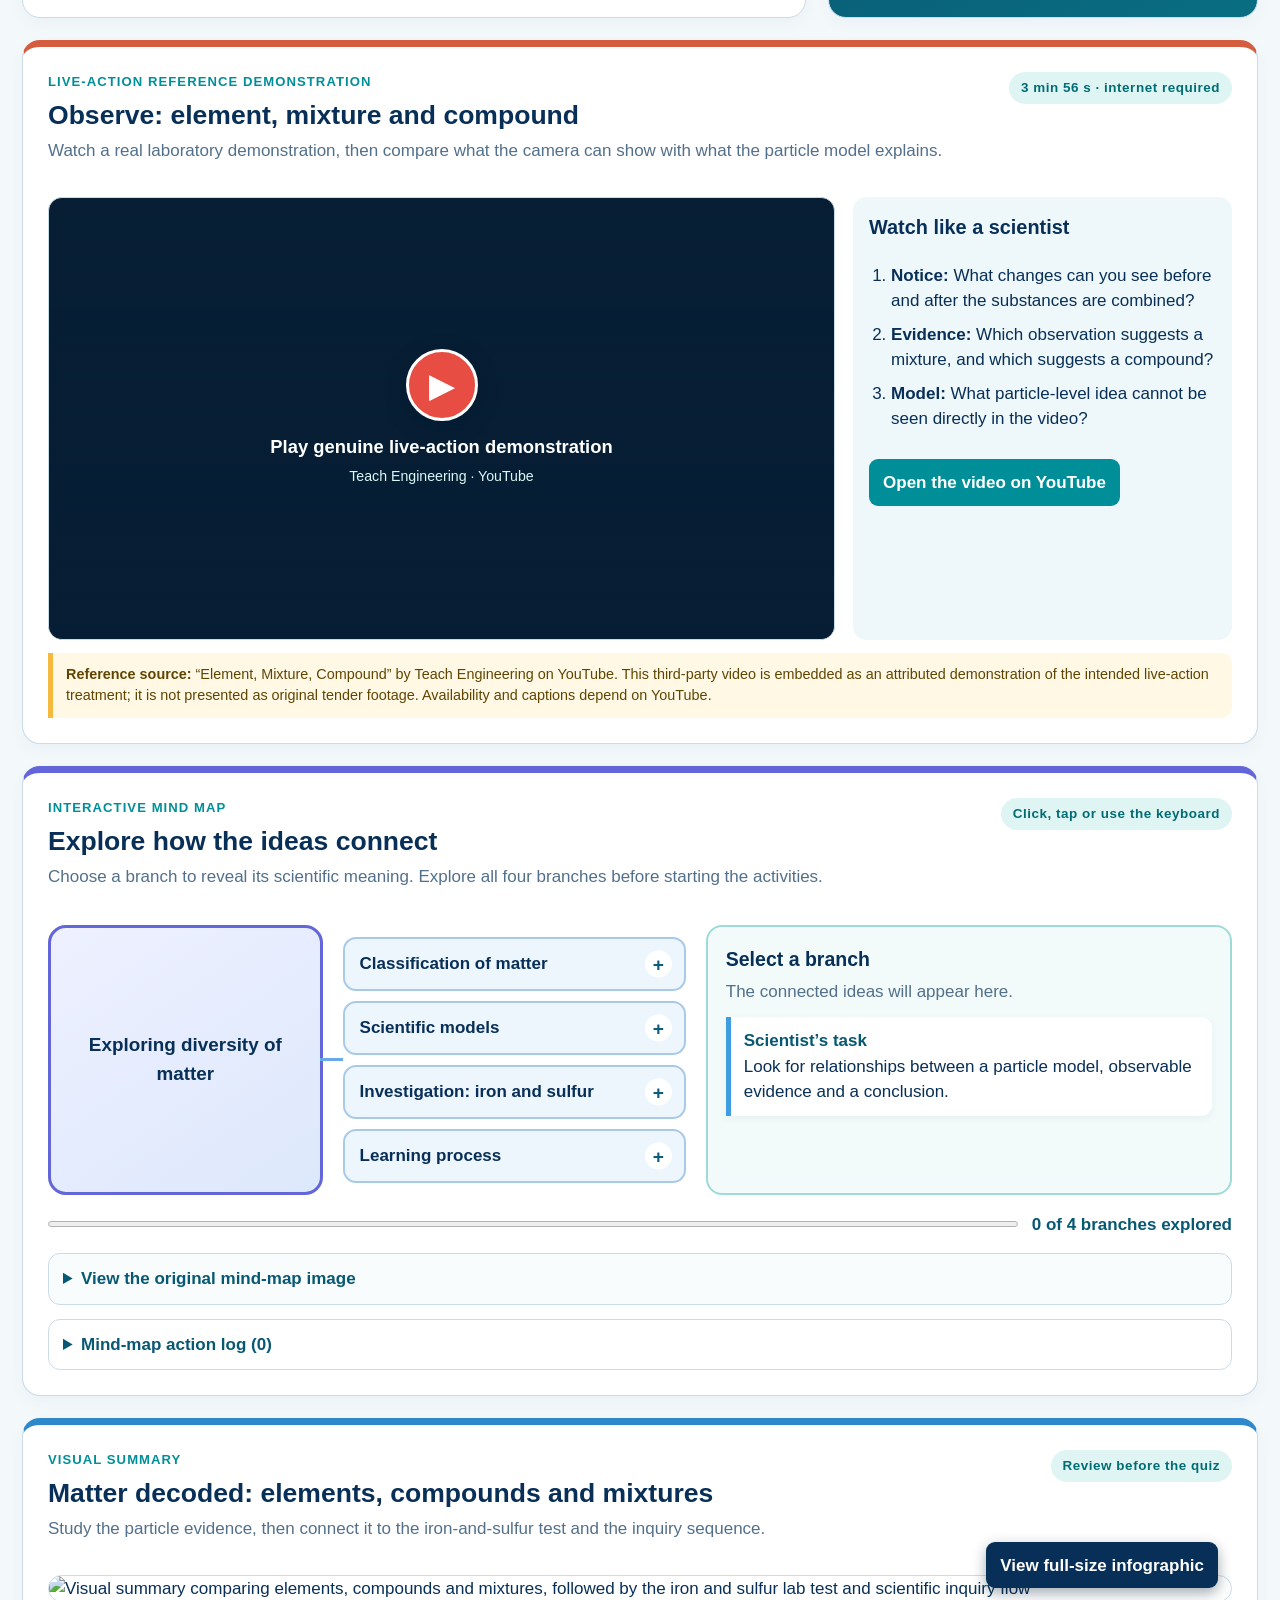
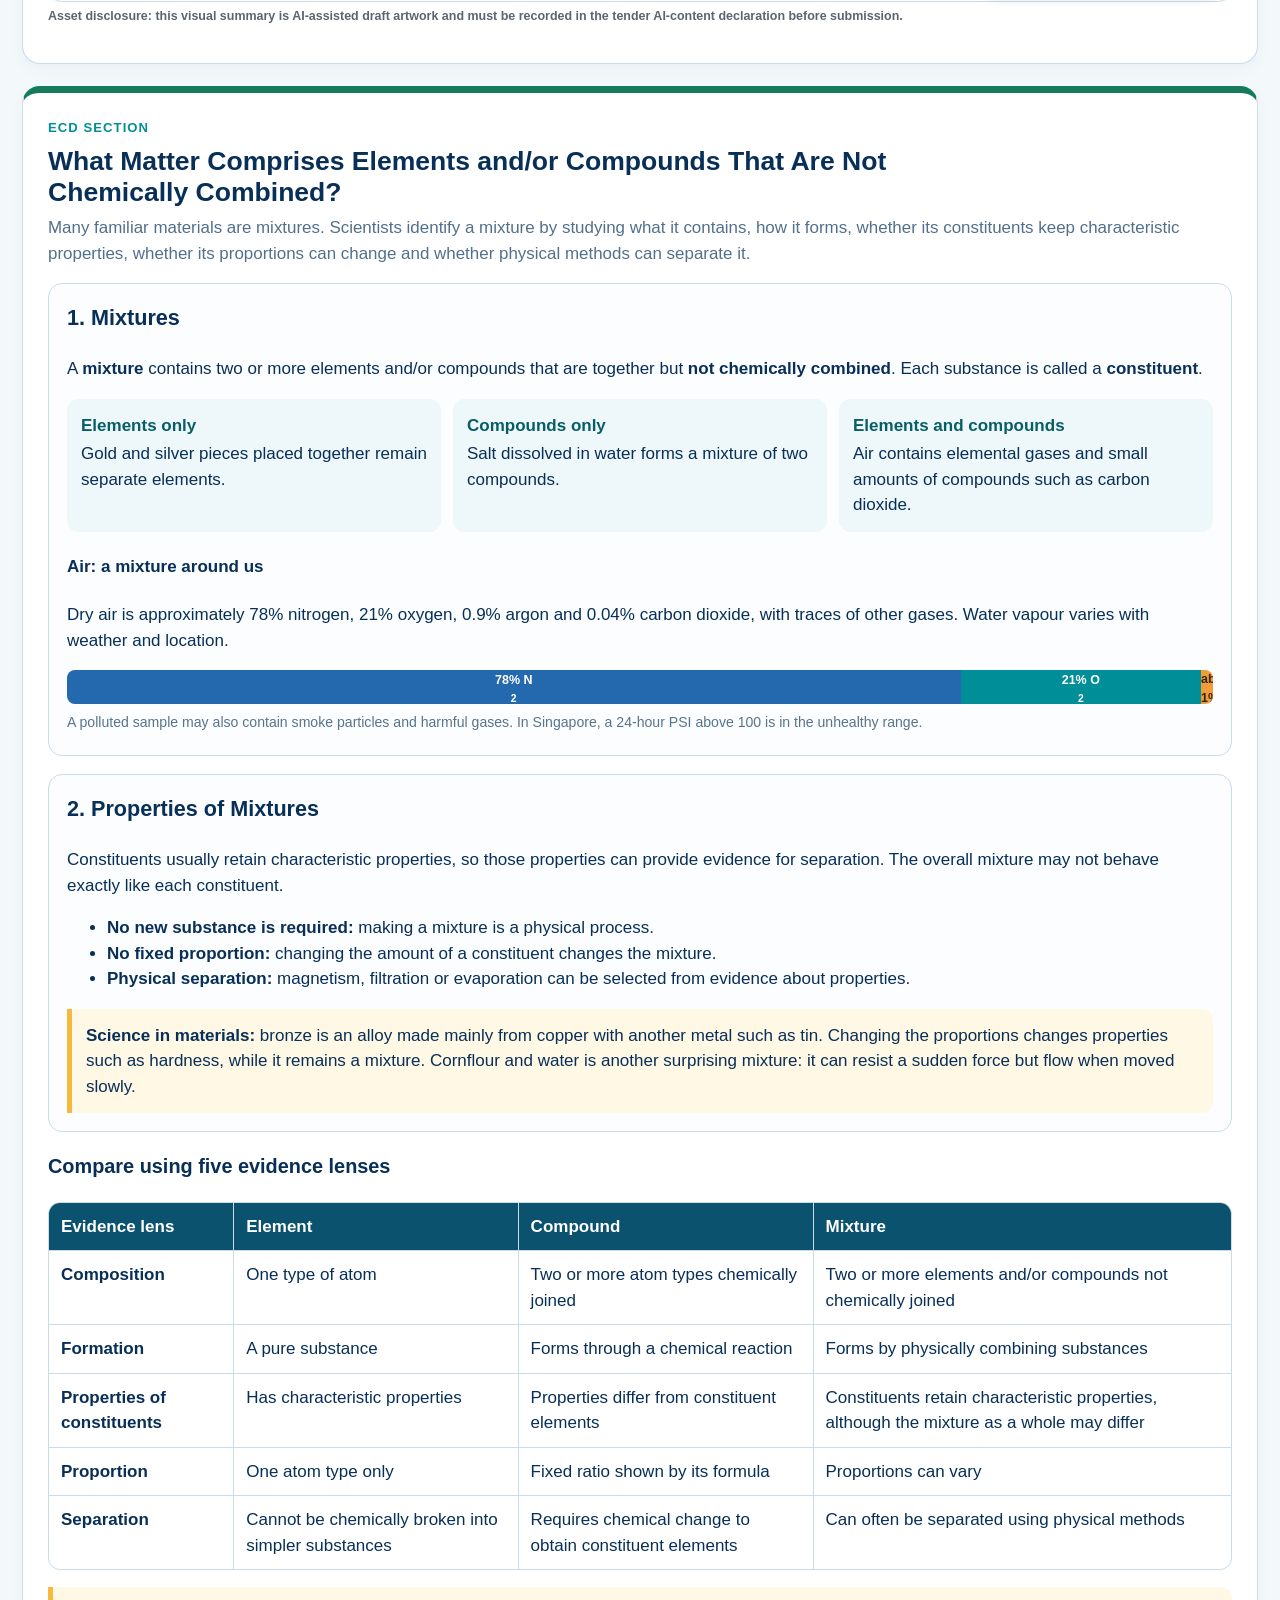
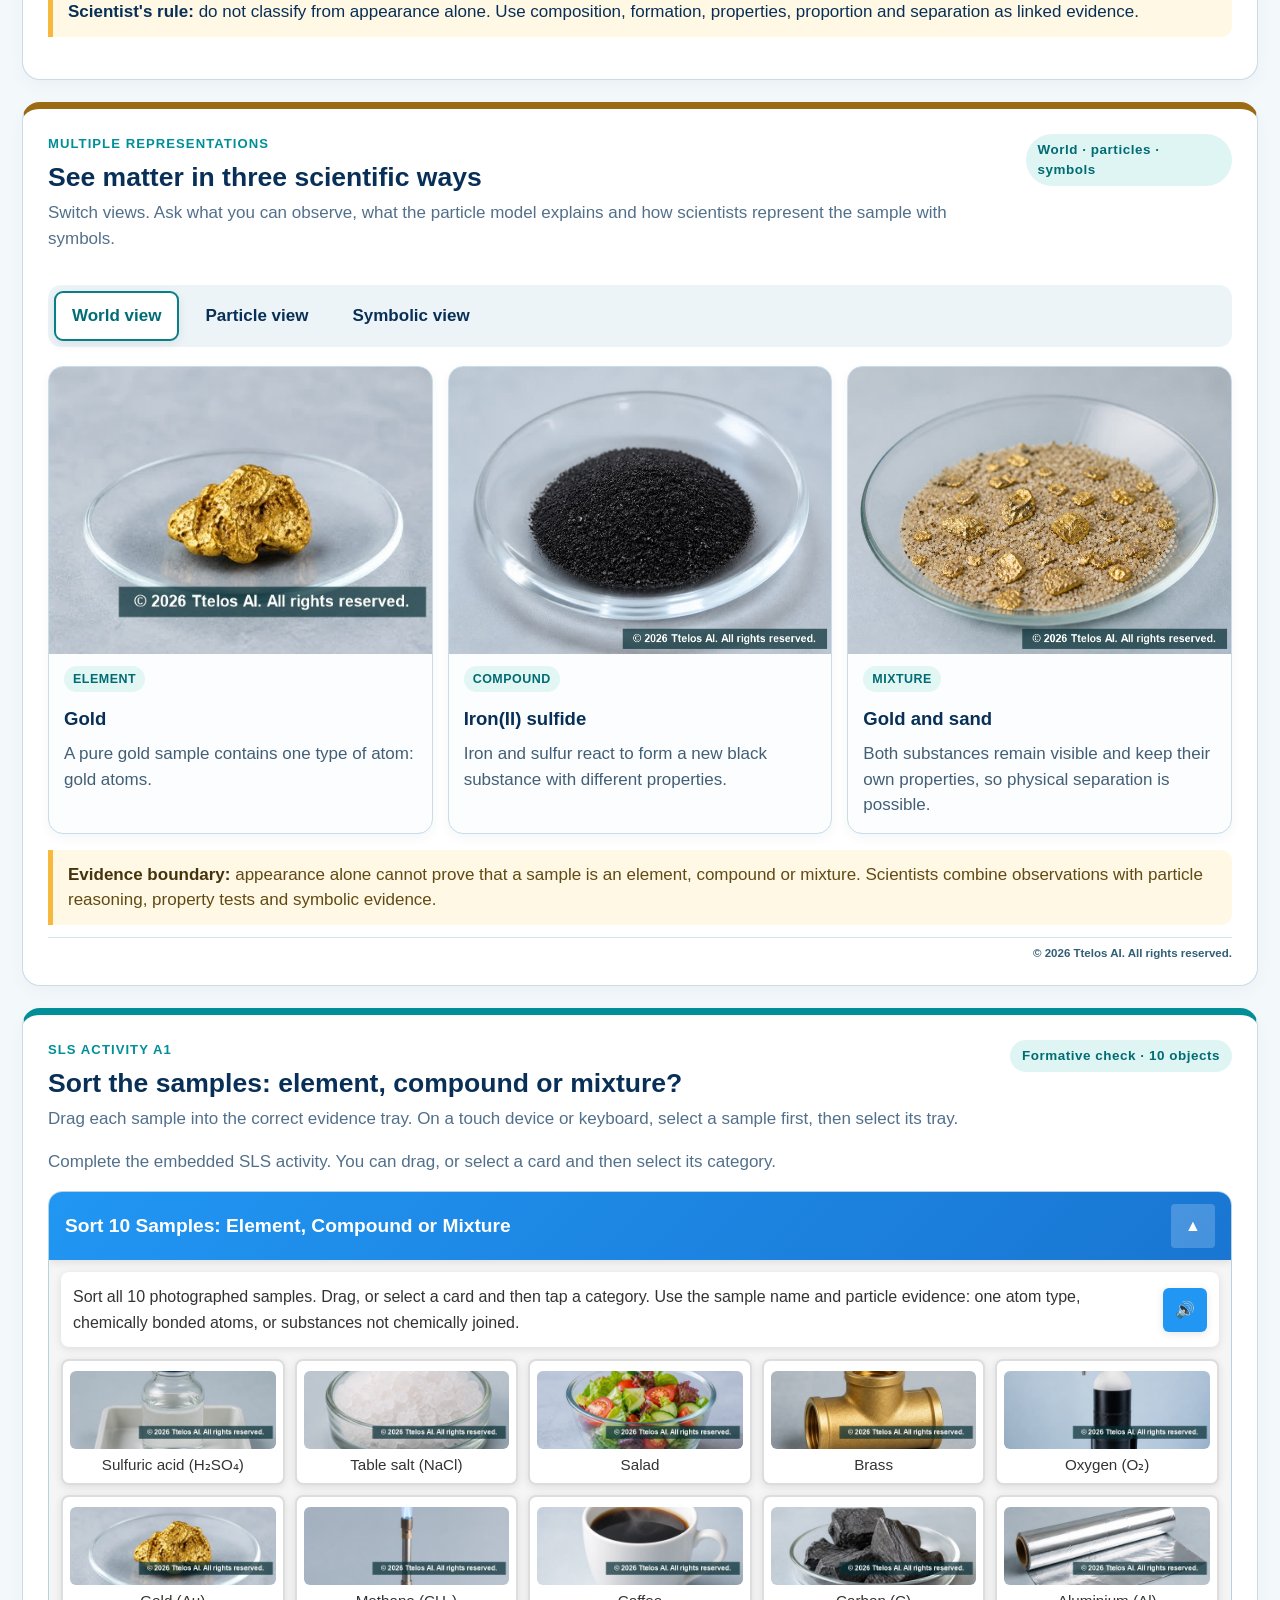
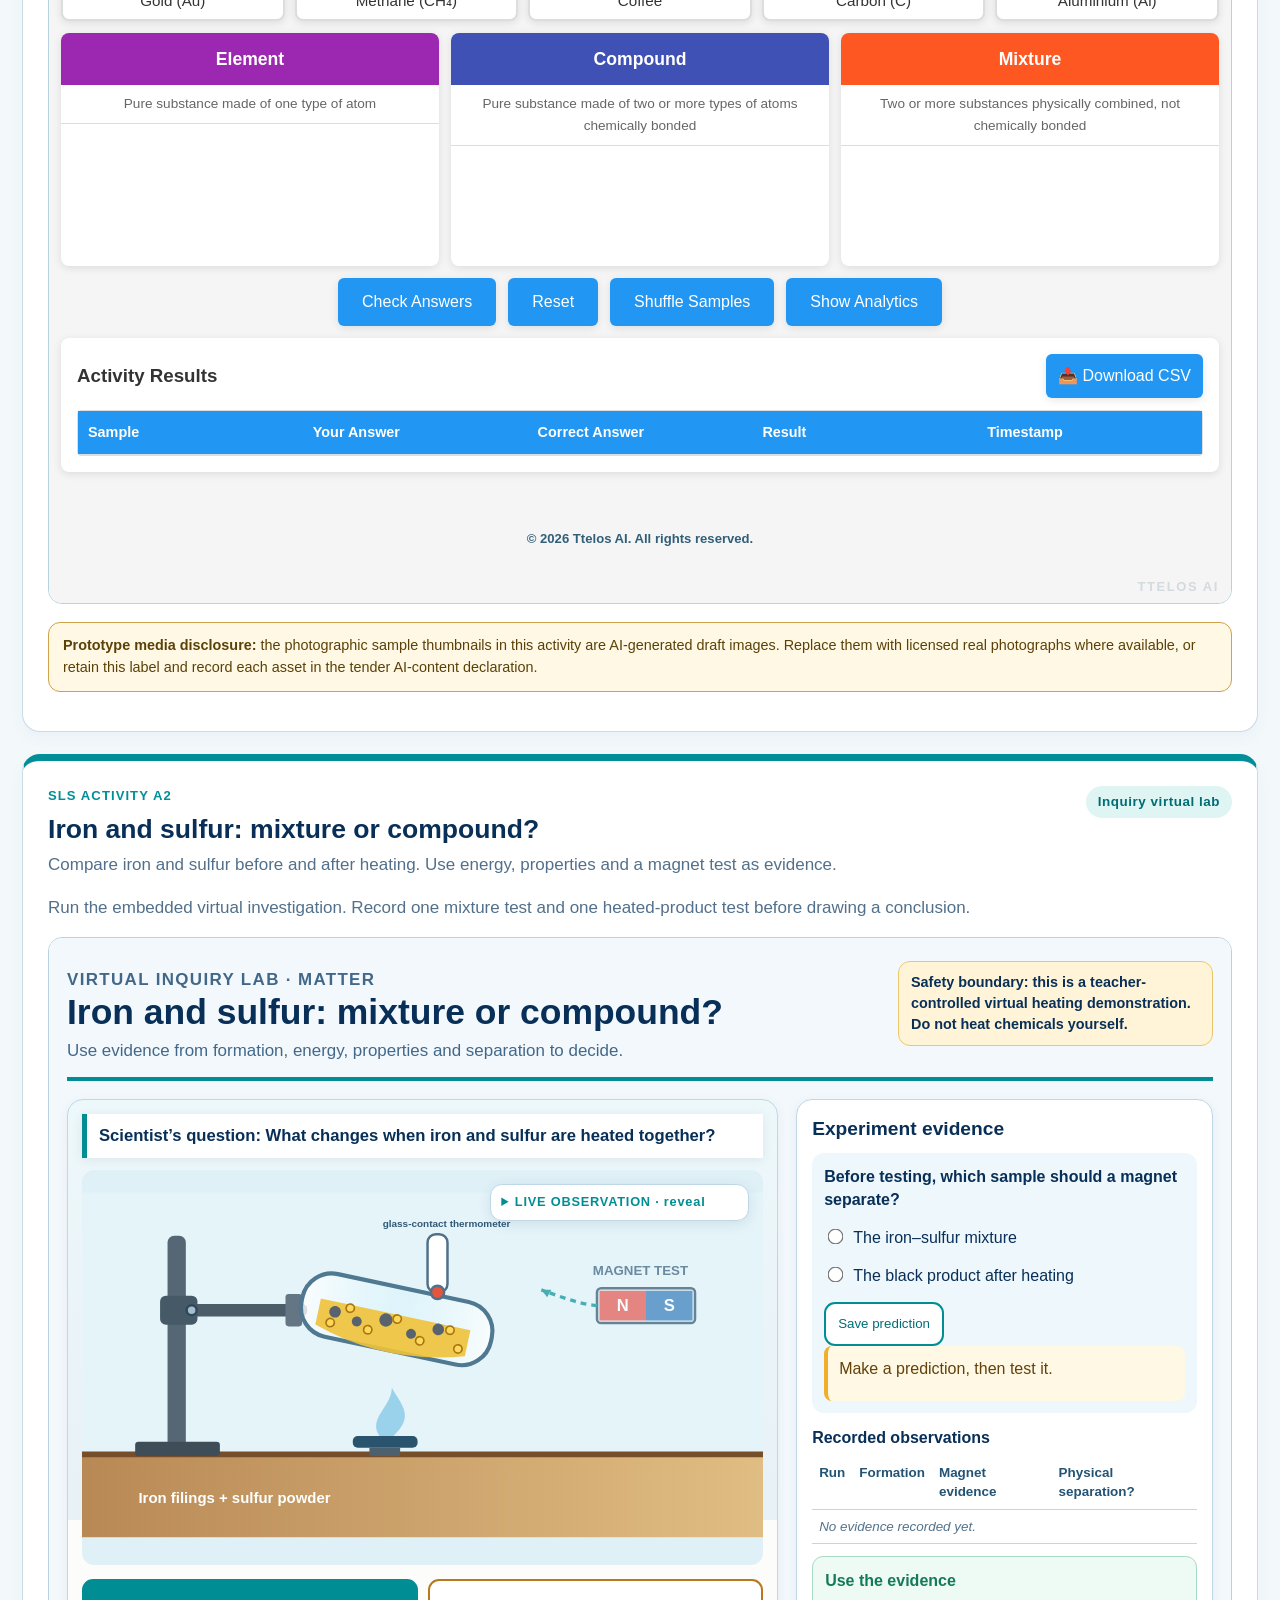
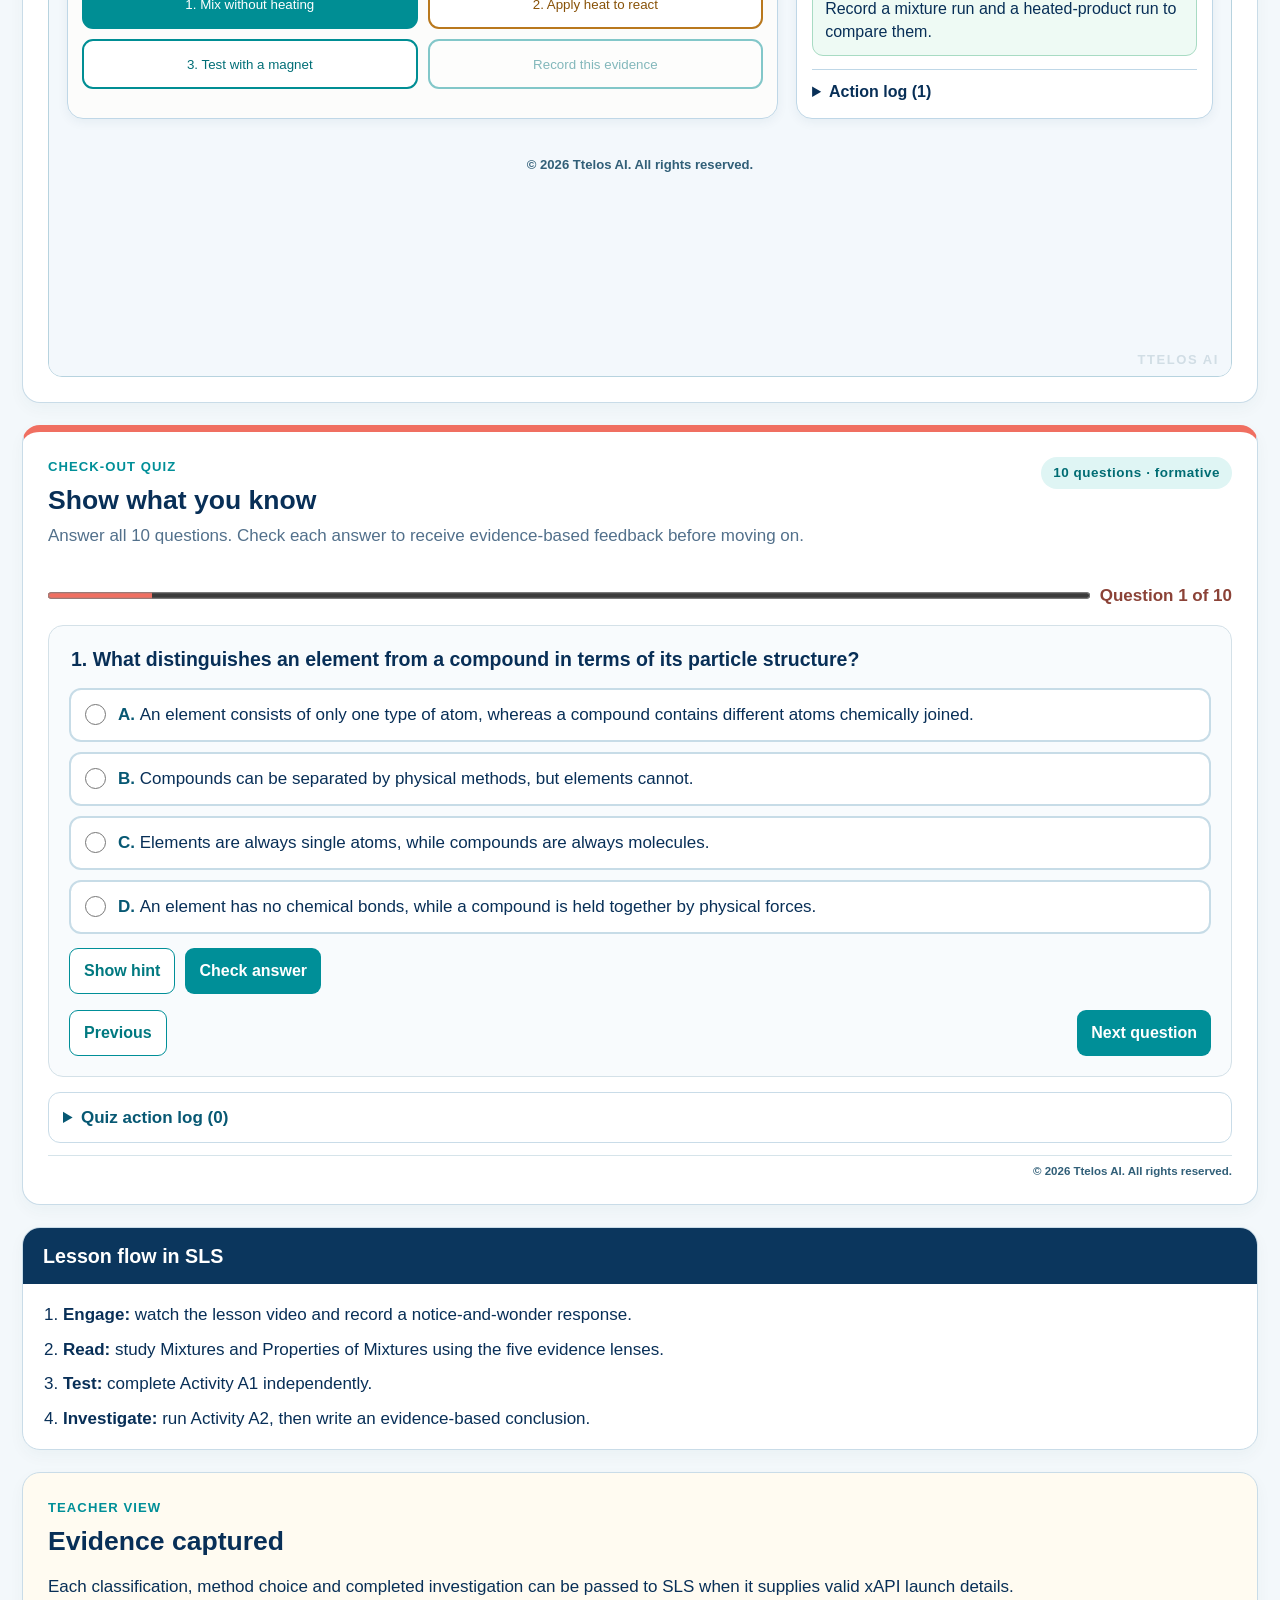
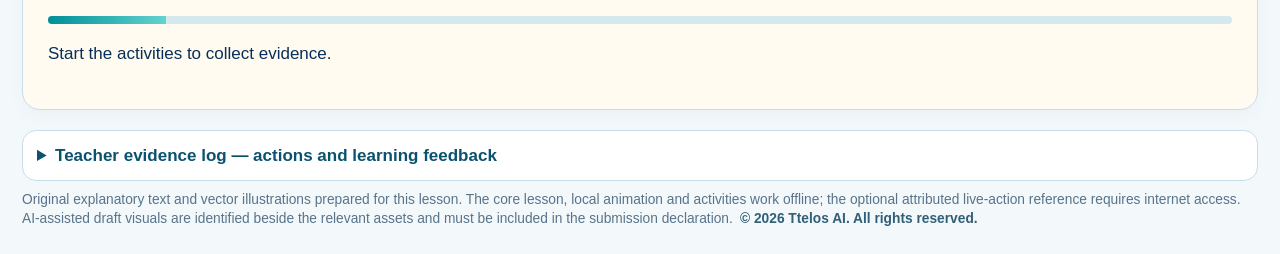
==== commit f1e98db1: "Refresh copyrighted Matter images" ====
--- a/02TextbookLedLowerSecScience/tender_mockup/matter_chemical_properties/index.html
+++ b/02TextbookLedLowerSecScience/tender_mockup/matter_chemical_properties/index.html
@@ -55,7 +55,7 @@
   section.className='card representations';section.id='representations';section.setAttribute('aria-labelledby','repTitle');
   section.innerHTML=`<div class="rep-head"><div><p class="eyebrow">MULTIPLE REPRESENTATIONS</p><h2 id="repTitle">See matter in three scientific ways</h2><p class="lede">Switch views. Ask what you can observe, what the particle model explains and how scientists represent the sample with symbols.</p></div><span class="pill">World · particles · symbols</span></div>
   <div class="rep-tabs" role="tablist" aria-label="Choose a representation"><button class="rep-tab" id="tab-world" role="tab" type="button" aria-selected="true" aria-controls="panel-world" tabindex="0" data-view="world">World view</button><button class="rep-tab" id="tab-particle" role="tab" type="button" aria-selected="false" aria-controls="panel-particle" tabindex="-1" data-view="particle">Particle view</button><button class="rep-tab" id="tab-symbol" role="tab" type="button" aria-selected="false" aria-controls="panel-symbol" tabindex="-1" data-view="symbol">Symbolic view</button></div>
-  <div class="rep-panel" id="panel-world" role="tabpanel" aria-labelledby="tab-world"><div class="rep-cards"><article class="rep-card"><img class="rep-photo" src="assets/representations/gold-element.jpg" alt="Natural gold nugget in a laboratory watch glass"><span class="rep-label">ELEMENT</span><h3>Gold</h3><p>A pure gold sample contains one type of atom: gold atoms.</p></article><article class="rep-card"><img class="rep-photo" src="assets/representations/iron-sulfide-compound.jpg" alt="Uniform black iron(II) sulfide solid in a laboratory watch glass"><span class="rep-label">COMPOUND</span><h3>Iron(II) sulfide</h3><p>Iron and sulfur react to form a new black substance with different properties.</p></article><article class="rep-card"><img class="rep-photo" src="assets/representations/gold-sand-mixture.jpg" alt="Gold flakes and nuggets visibly mixed with tan sand in a laboratory watch glass"><span class="rep-label">MIXTURE</span><h3>Gold and sand</h3><p>Both substances remain visible and keep their own properties, so physical separation is possible.</p></article></div></div>
+  <div class="rep-panel" id="panel-world" role="tabpanel" aria-labelledby="tab-world"><div class="rep-cards"><article class="rep-card"><img class="rep-photo" src="assets/representations/gold-element.jpg?v=copyright-20260812" alt="Natural gold nugget in a laboratory watch glass"><span class="rep-label">ELEMENT</span><h3>Gold</h3><p>A pure gold sample contains one type of atom: gold atoms.</p></article><article class="rep-card"><img class="rep-photo" src="assets/representations/iron-sulfide-compound.jpg?v=copyright-20260812" alt="Uniform black iron(II) sulfide solid in a laboratory watch glass"><span class="rep-label">COMPOUND</span><h3>Iron(II) sulfide</h3><p>Iron and sulfur react to form a new black substance with different properties.</p></article><article class="rep-card"><img class="rep-photo" src="assets/representations/gold-sand-mixture.jpg?v=copyright-20260812" alt="Gold flakes and nuggets visibly mixed with tan sand in a laboratory watch glass"><span class="rep-label">MIXTURE</span><h3>Gold and sand</h3><p>Both substances remain visible and keep their own properties, so physical separation is possible.</p></article></div></div>
   <div class="rep-panel" id="panel-particle" role="tabpanel" aria-labelledby="tab-particle" hidden><div class="rep-cards"><article class="rep-card"><div class="particle-window" aria-label="Several identical unjoined gold atoms">${'<i class="rep-atom"></i>'.repeat(6)}</div><span class="rep-label">ELEMENT</span><h3>One atom type</h3><p>Every particle represents the same type of atom.</p></article><article class="rep-card"><div class="particle-window" aria-label="Iron and sulfur atoms joined in repeated pairs">${'<span class="rep-pair"><i class="rep-atom iron"></i><i class="rep-atom"></i></span>'.repeat(3)}</div><span class="rep-label">COMPOUND</span><h3>Different atoms joined</h3><p>Iron and sulfur atoms are chemically joined in a fixed ratio.</p></article><article class="rep-card"><div class="particle-window" aria-label="Gold particles and sand particles together but not joined"><i class="rep-atom"></i><i class="rep-atom sand"></i><i class="rep-atom sand"></i><i class="rep-atom"></i><i class="rep-atom sand"></i><i class="rep-atom"></i></div><span class="rep-label">MIXTURE</span><h3>Particles not joined</h3><p>Gold and sand particles share the same space but are not chemically joined.</p></article></div></div>
   <div class="rep-panel" id="panel-symbol" role="tabpanel" aria-labelledby="tab-symbol" hidden><div class="rep-cards"><article class="rep-card"><div class="symbol-stage"><div class="symbol-formula">Au<span class="symbol-note">one chemical symbol</span></div></div><span class="rep-label">ELEMENT</span><h3>Gold</h3><p>Au is the chemical symbol for the element gold.</p></article><article class="rep-card"><div class="symbol-stage"><div class="symbol-formula">Fe + S → FeS<span class="symbol-note">a chemical reaction forms a new compound</span></div></div><span class="rep-label">COMPOUND</span><h3>Iron(II) sulfide</h3><p>The arrow shows that iron and sulfur have reacted, producing FeS.</p></article><article class="rep-card"><div class="symbol-stage"><div class="symbol-formula">Au + SiO₂<span class="symbol-note">model sand as silicon dioxide; no reaction arrow</span></div></div><span class="rep-label">MIXTURE</span><h3>Gold and sand</h3><p>The plus sign lists substances present together; it does not show a chemical bond.</p></article></div></div>
   <p class="rep-boundary"><strong>Evidence boundary:</strong> appearance alone cannot prove that a sample is an element, compound or mixture. Scientists combine observations with particle reasoning, property tests and symbolic evidence.</p><p class="resource-copyright">© 2026 Ttelos AI. All rights reserved.</p>`;
@@ -165,7 +165,7 @@
   section.className='card mindmap';
   section.id='mindmap';
   section.setAttribute('aria-labelledby','mindmapTitle');
-  section.innerHTML='<div class="mindmap-head"><div><p class="eyebrow">INTERACTIVE MIND MAP</p><h2 id="mindmapTitle">Explore how the ideas connect</h2><p class="lede">Choose a branch to reveal its scientific meaning. Explore all four branches before starting the activities.</p></div><span class="pill mindmap-badge">Click, tap or use the keyboard</span></div><div class="mindmap-layout"><div class="mind-root">Exploring diversity of matter</div><div class="mind-branches" role="group" aria-label="Mind-map branches"><button class="mind-branch" type="button" data-map-key="classification" aria-expanded="false" aria-controls="mindDetail">Classification of matter</button><button class="mind-branch" type="button" data-map-key="models" aria-expanded="false" aria-controls="mindDetail">Scientific models</button><button class="mind-branch" type="button" data-map-key="investigation" aria-expanded="false" aria-controls="mindDetail">Investigation: iron and sulfur</button><button class="mind-branch" type="button" data-map-key="process" aria-expanded="false" aria-controls="mindDetail">Learning process</button></div><div class="mind-detail" id="mindDetail" tabindex="-1" aria-live="polite"><h3>Select a branch</h3><p>The connected ideas will appear here.</p><div class="mind-leaves"><div class="mind-leaf"><strong>Scientist’s task</strong>Look for relationships between a particle model, observable evidence and a conclusion.</div></div></div></div><div class="mind-status"><progress id="mindProgress" max="4" value="0" aria-label="Mind-map exploration progress"></progress><span id="mindProgressText">0 of 4 branches explored</span></div><details class="mind-source"><summary>View the original mind-map image</summary><figure><img src="assets/mind-map-reference.png" alt="Mind map connecting Exploring Diversity of Matter to classification of matter, scientific models, the iron and sulfur investigation, and the learning process"><figcaption>The supplied NotebookLM mind map is retained as a reference. The interactive version above provides larger text, keyboard controls and direct lesson links.</figcaption></figure></details><details class="mind-log"><summary>Mind-map action log (<span id="mindLogCount">0</span>)</summary><div class="mind-log-head"><button type="button" id="clearMindLog">Clear log</button></div><ol id="mindLog"><li>No branches explored yet.</li></ol></details>';
+  section.innerHTML='<div class="mindmap-head"><div><p class="eyebrow">INTERACTIVE MIND MAP</p><h2 id="mindmapTitle">Explore how the ideas connect</h2><p class="lede">Choose a branch to reveal its scientific meaning. Explore all four branches before starting the activities.</p></div><span class="pill mindmap-badge">Click, tap or use the keyboard</span></div><div class="mindmap-layout"><div class="mind-root">Exploring diversity of matter</div><div class="mind-branches" role="group" aria-label="Mind-map branches"><button class="mind-branch" type="button" data-map-key="classification" aria-expanded="false" aria-controls="mindDetail">Classification of matter</button><button class="mind-branch" type="button" data-map-key="models" aria-expanded="false" aria-controls="mindDetail">Scientific models</button><button class="mind-branch" type="button" data-map-key="investigation" aria-expanded="false" aria-controls="mindDetail">Investigation: iron and sulfur</button><button class="mind-branch" type="button" data-map-key="process" aria-expanded="false" aria-controls="mindDetail">Learning process</button></div><div class="mind-detail" id="mindDetail" tabindex="-1" aria-live="polite"><h3>Select a branch</h3><p>The connected ideas will appear here.</p><div class="mind-leaves"><div class="mind-leaf"><strong>Scientist’s task</strong>Look for relationships between a particle model, observable evidence and a conclusion.</div></div></div></div><div class="mind-status"><progress id="mindProgress" max="4" value="0" aria-label="Mind-map exploration progress"></progress><span id="mindProgressText">0 of 4 branches explored</span></div><details class="mind-source"><summary>View the original mind-map image</summary><figure><img src="assets/mind-map-reference.png?v=copyright-20260812" alt="Mind map connecting Exploring Diversity of Matter to classification of matter, scientific models, the iron and sulfur investigation, and the learning process"><figcaption>The supplied NotebookLM mind map is retained as a reference. The interactive version above provides larger text, keyboard controls and direct lesson links.</figcaption></figure></details><details class="mind-log"><summary>Mind-map action log (<span id="mindLogCount">0</span>)</summary><div class="mind-log-head"><button type="button" id="clearMindLog">Clear log</button></div><ol id="mindLog"><li>No branches explored yet.</li></ol></details>';
   const grid=document.querySelector('.grid');
   const firstActivity=document.getElementById('a1');
   if(grid)grid.id='particle-model';
